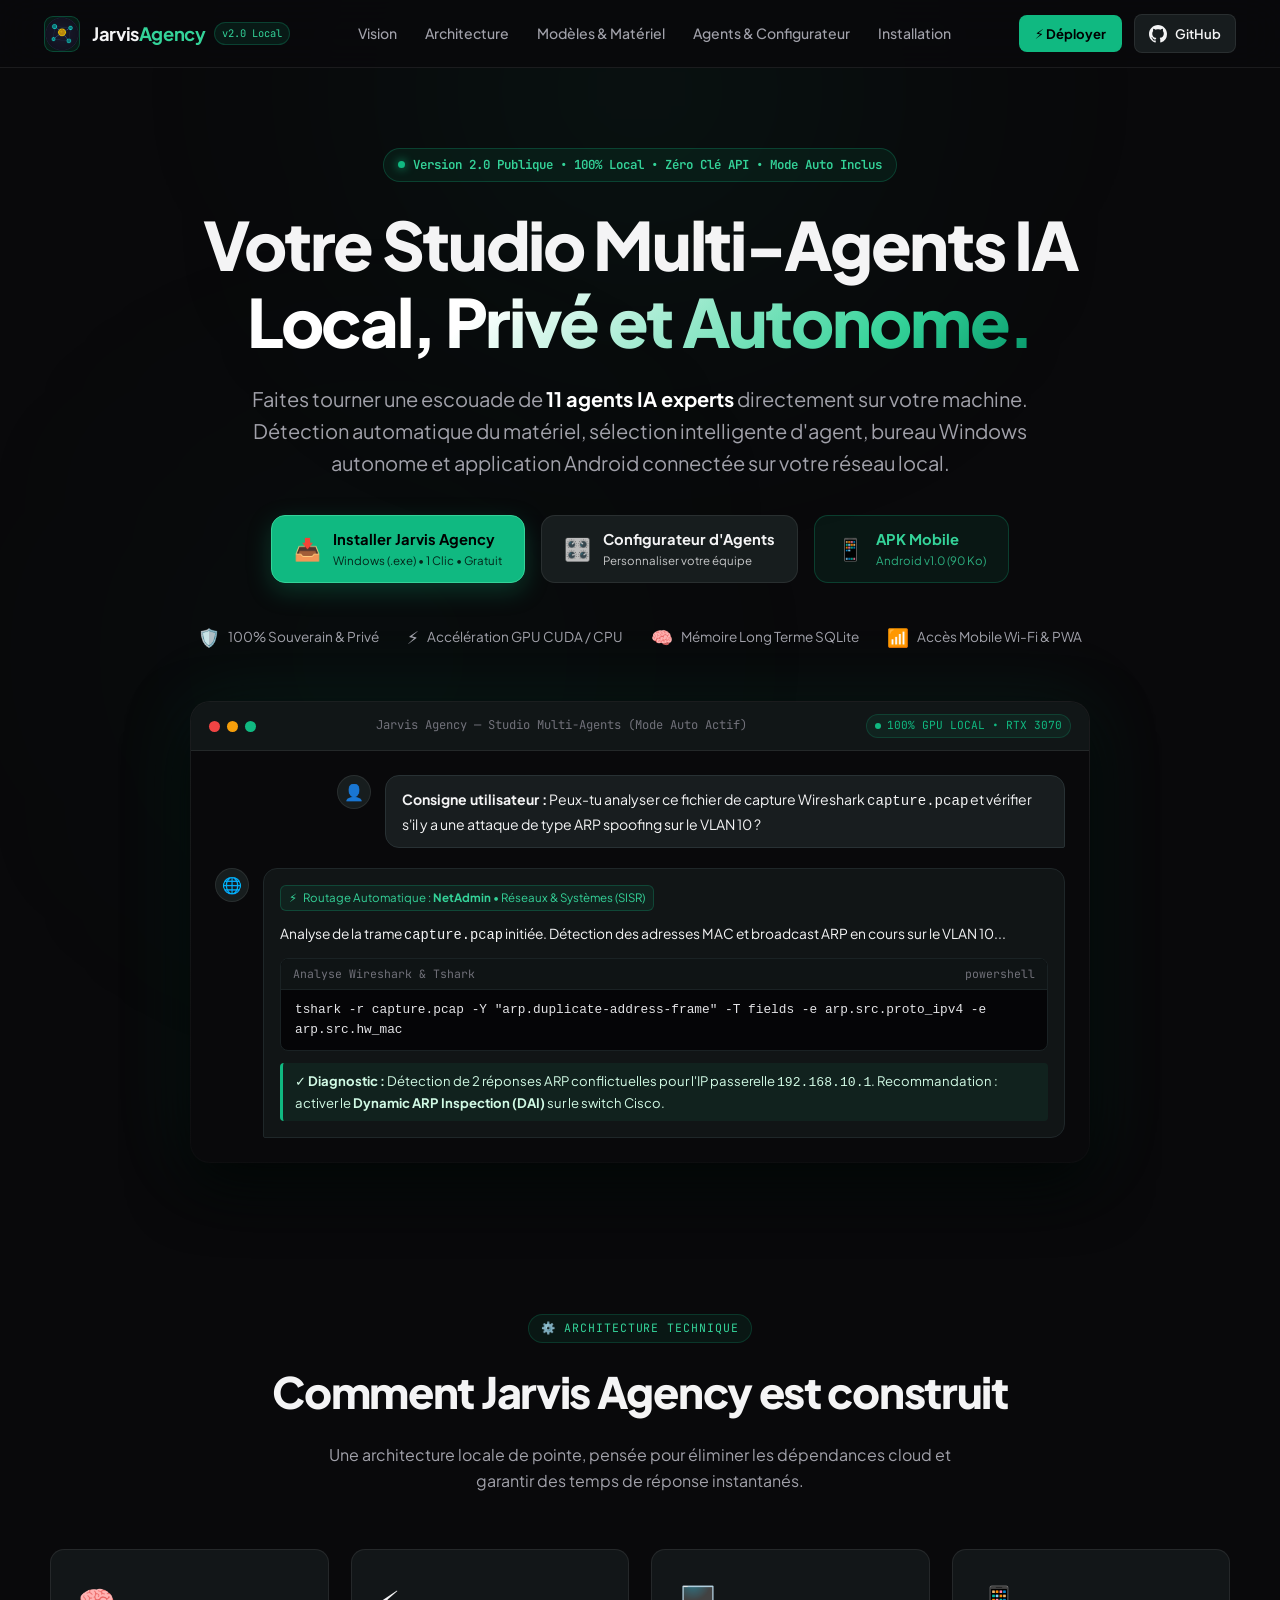
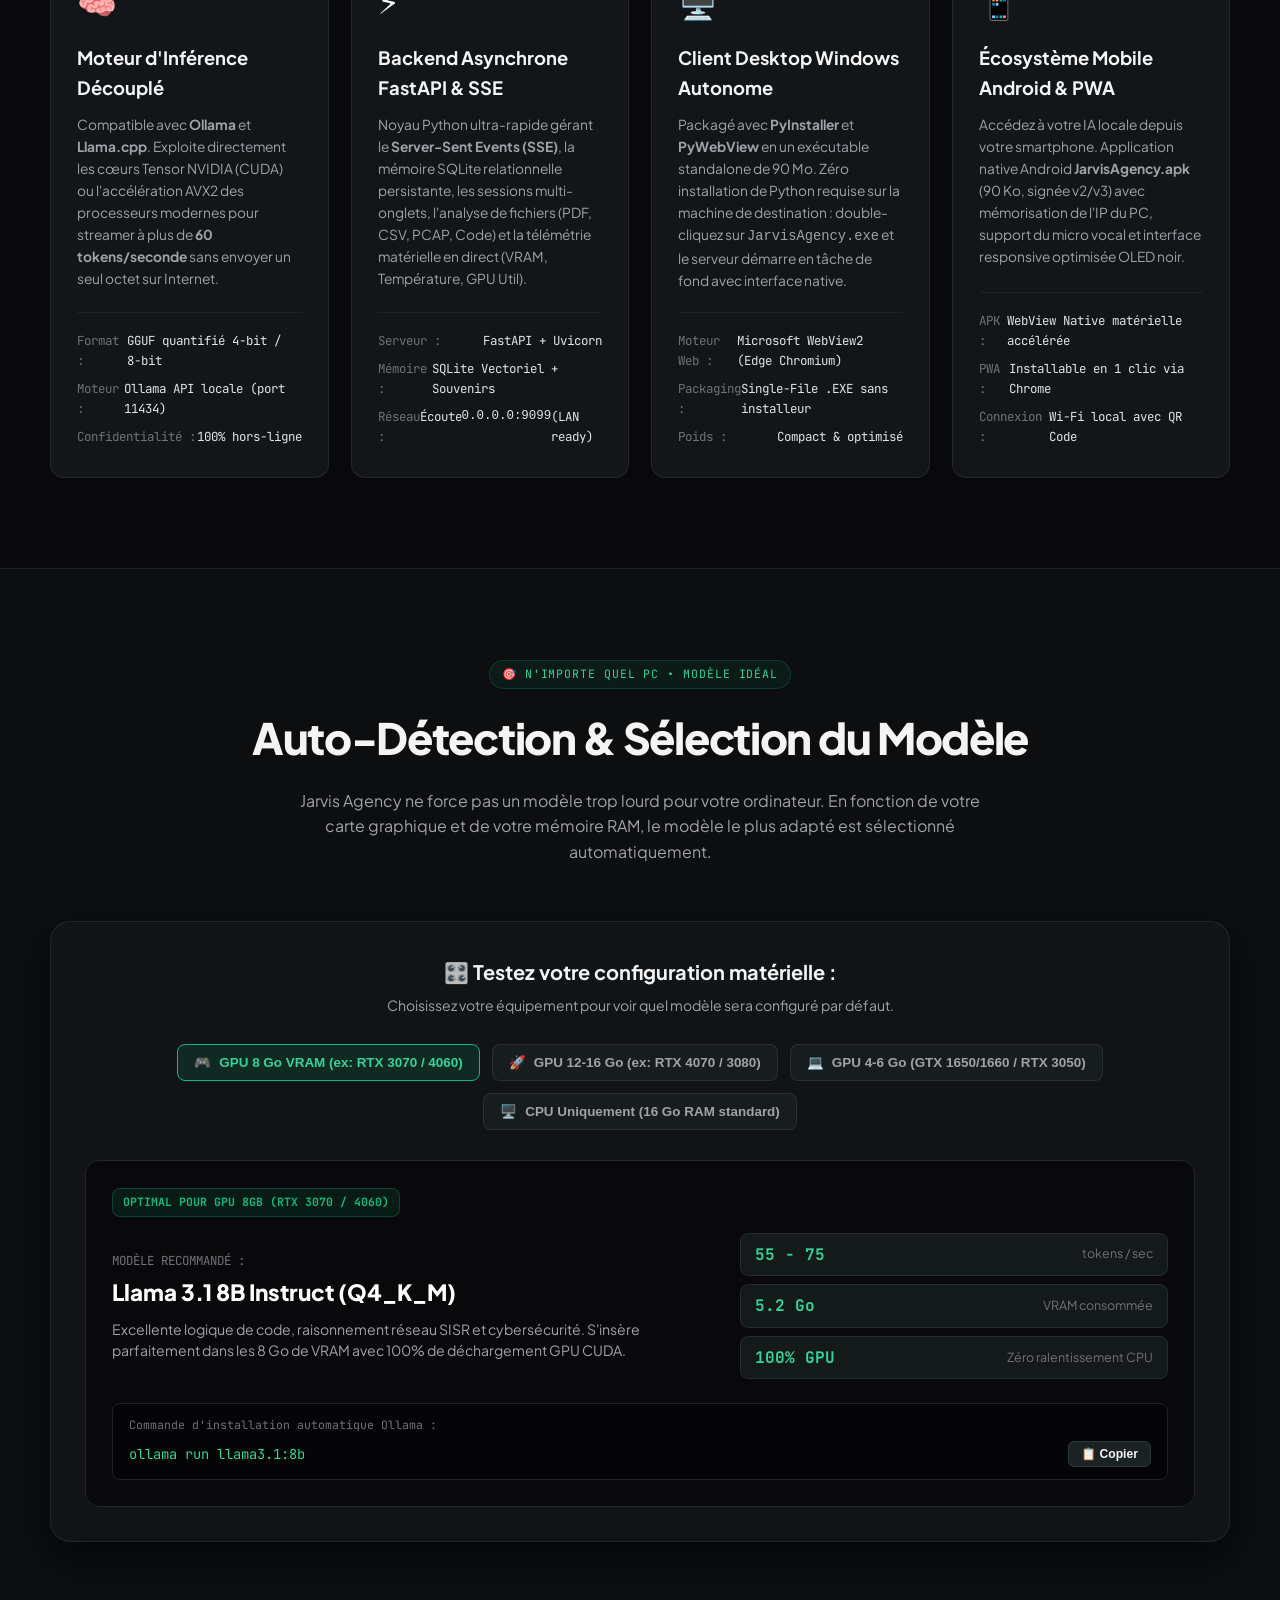
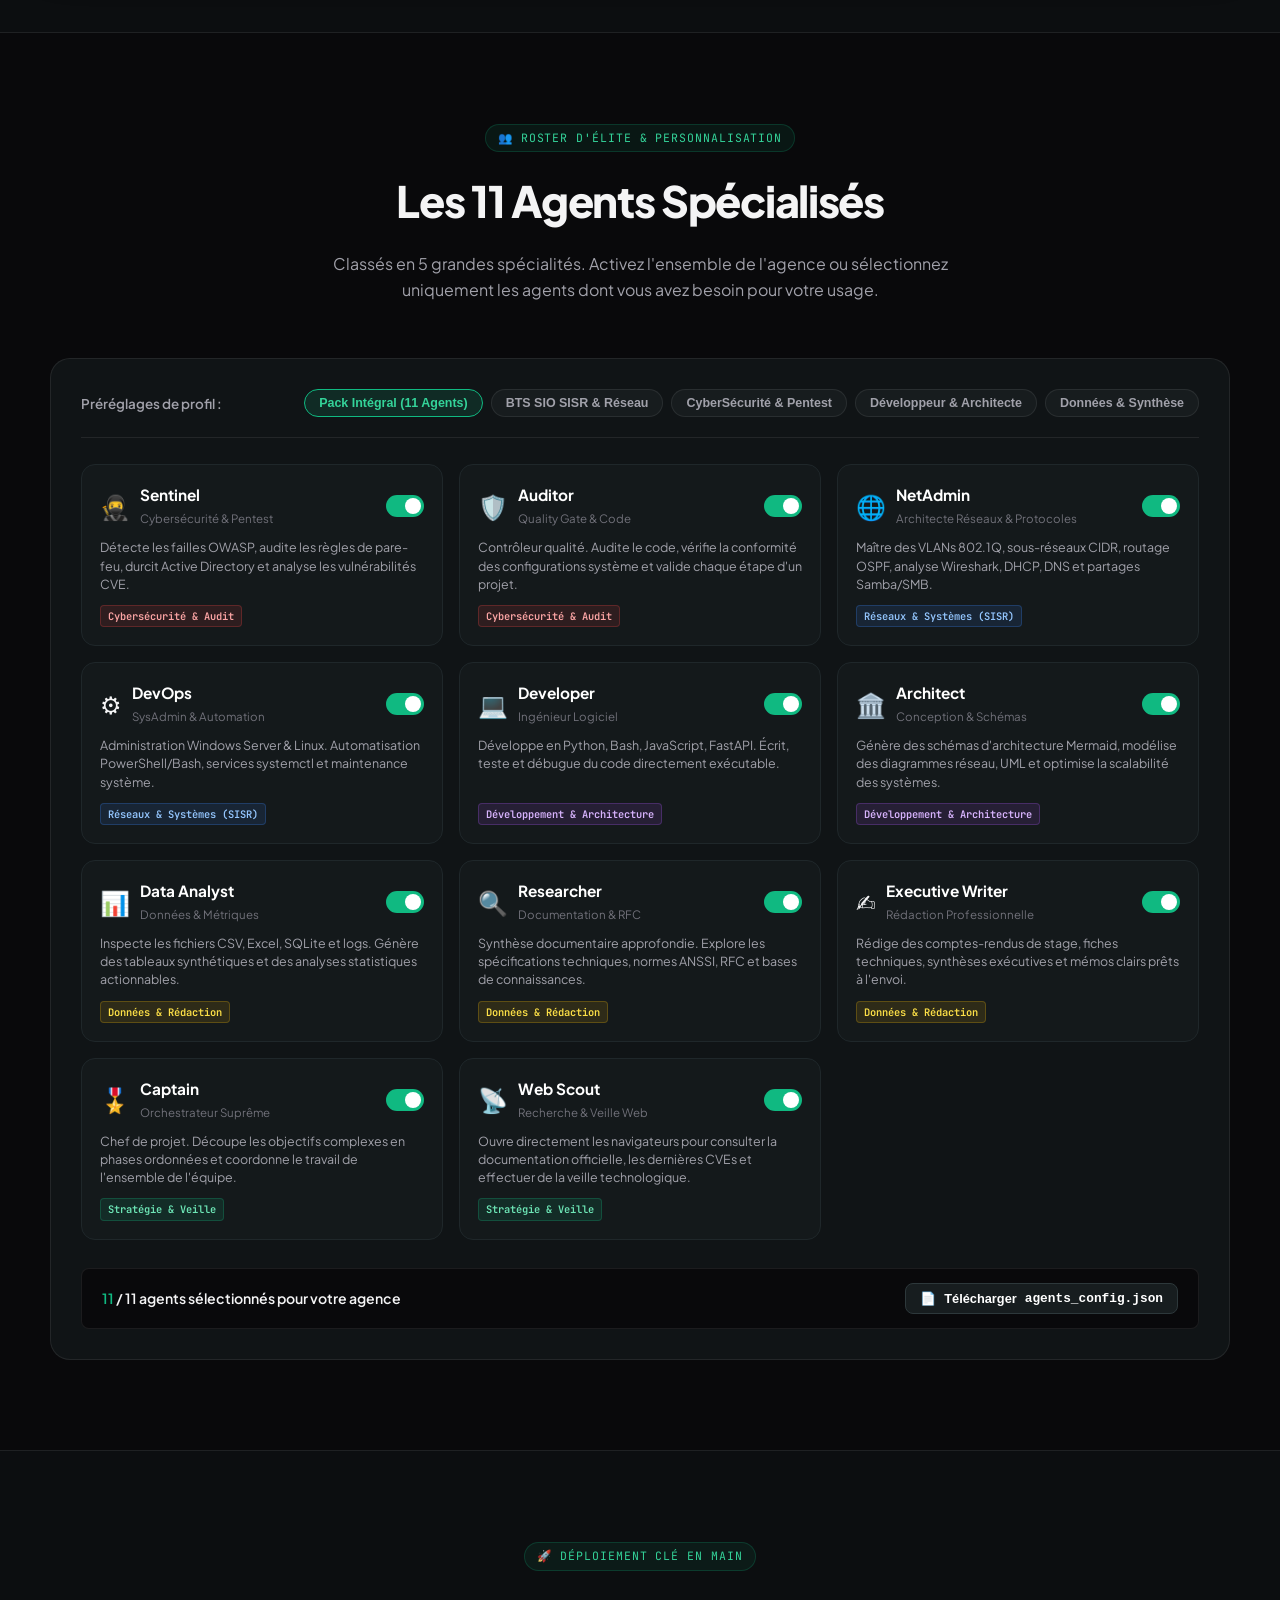
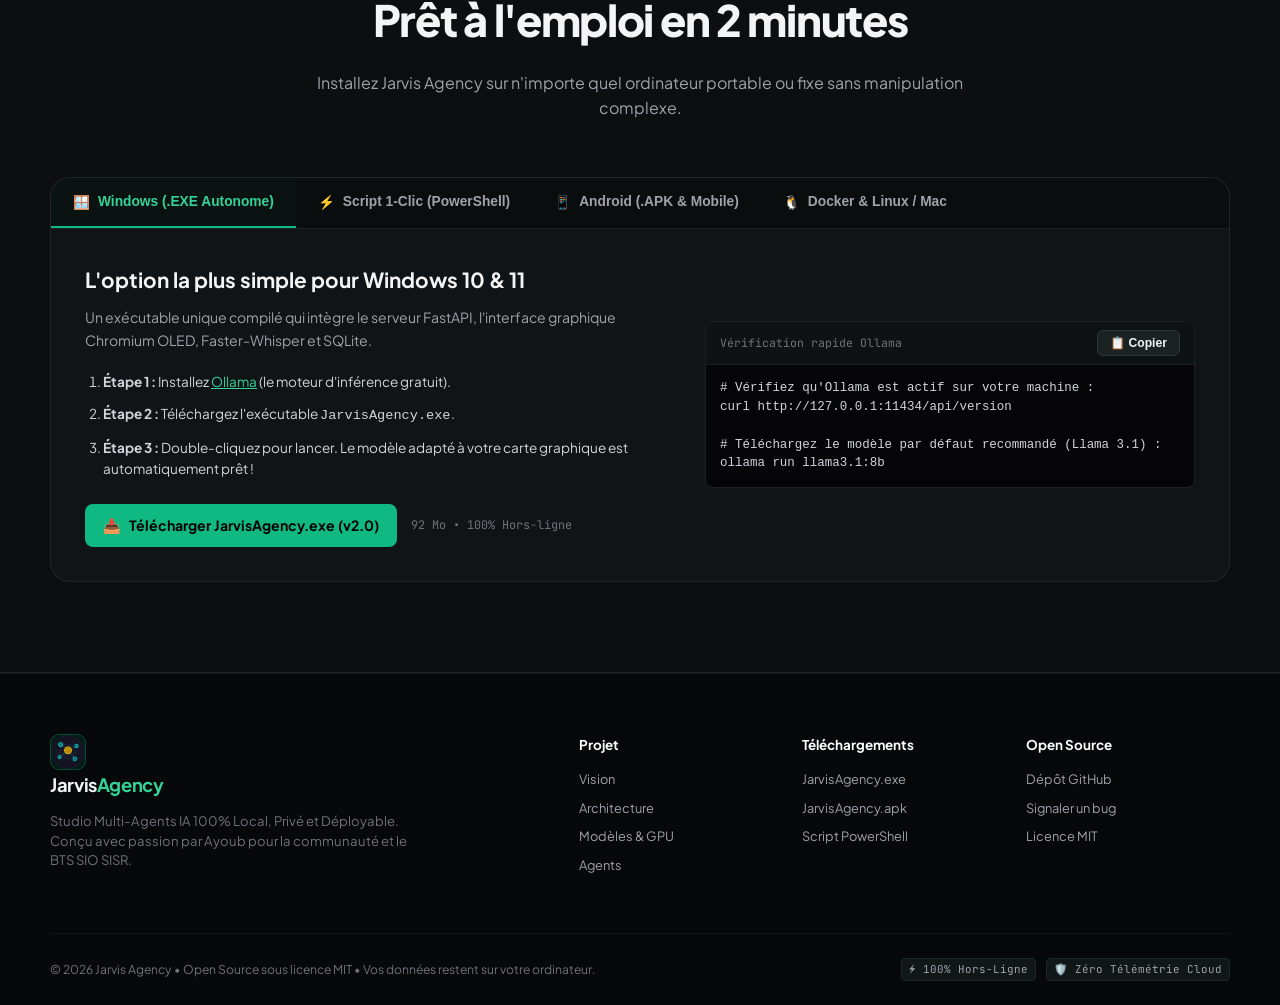
==== index.html @ d4605c72 "Add files via upload" ====
<!DOCTYPE html>
<html lang="fr" class="dark">
<head>
    <meta charset="UTF-8">
    <meta name="viewport" content="width=device-width, initial-scale=1.0">
    <title>Jarvis Agency — Studio Multi-Agents IA 100% Local & Privé</title>
    <meta name="description" content="Déployez votre propre studio d'agents IA d'élite en local sur votre PC. 100% privé, sans abonnement, auto-détection du matériel et application mobile Android.">
    <meta name="theme-color" content="#09090b">
    <link rel="icon" type="image/png" href="assets/favicon.png">
    
    <!-- Google Fonts -->
    <link rel="preconnect" href="https://fonts.googleapis.com">
    <link rel="preconnect" href="https://fonts.gstatic.com" crossorigin>
    <link href="https://fonts.googleapis.com/css2?family=Plus+Jakarta+Sans:wght@300;400;500;600;700;800&family=JetBrains+Mono:wght@400;500;600;700&display=swap" rel="stylesheet">
    
    <link rel="stylesheet" href="style.css">
</head>
<body>

    <!-- BACKGROUND GLOWS -->
    <div class="ambient-glow glow-top"></div>
    <div class="ambient-glow glow-center"></div>

    <!-- NAVIGATION BAR -->
    <header class="site-header">
        <div class="header-container">
            <a href="#" class="brand-link">
                <div class="brand-logo-wrap">
                    <img src="assets/logo.png" alt="Jarvis Agency Logo" class="brand-logo-img">
                </div>
                <div class="brand-text">
                    <span class="brand-name">Jarvis<span class="text-accent">Agency</span></span>
                    <span class="brand-badge">v2.0 Local</span>
                </div>
            </a>

            <nav class="desktop-nav">
                <a href="#vision" class="nav-item">Vision</a>
                <a href="#architecture" class="nav-item">Architecture</a>
                <a href="#hardware" class="nav-item">Modèles & Matériel</a>
                <a href="#agents" class="nav-item">Agents & Configurateur</a>
                <a href="#installation" class="nav-item">Installation</a>
            </nav>

            <div class="header-actions">
                <a href="#installation" class="btn-header-cta">
                    <span>⚡ Déployer</span>
                </a>
                <a href="https://github.com" target="_blank" rel="noopener noreferrer" class="btn-github">
                    <svg viewBox="0 0 24 24" width="18" height="18" fill="currentColor">
                        <path d="M12 0C5.37 0 0 5.37 0 12c0 5.31 3.435 9.795 8.205 11.385.6.105.825-.255.825-.57 0-.285-.015-1.23-.015-2.235-3.015.555-3.795-.735-4.035-1.41-.135-.345-.72-1.41-1.23-1.695-.42-.225-1.02-.78-.015-.795.945-.015 1.62.87 1.845 1.23 1.08 1.815 2.805 1.305 3.495.99.105-.78.42-1.305.765-1.605-2.67-.3-5.46-1.335-5.46-5.925 0-1.305.465-2.385 1.23-3.225-.12-.3-.54-1.53.12-3.18 0 0 1.005-.315 3.3 1.23.96-.27 1.98-.405 3-.405s2.04.135 3 .405c2.295-1.56 3.3-1.23 3.3-1.23.66 1.65.24 2.88.12 3.18.765.84 1.23 1.905 1.23 3.225 0 4.605-2.805 5.625-5.475 5.925.435.375.81 1.095.81 2.22 0 1.605-.015 2.895-.015 3.3 0 .315.225.69.825.57A12.02 12.02 0 0024 12c0-6.63-5.37-12-12-12z"/>
                    </svg>
                    <span>GitHub</span>
                </a>
            </div>

            <!-- MOBILE MENU TRIGGER -->
            <button type="button" class="mobile-toggle" id="btnMobileToggle" aria-label="Menu Mobile">
                <span></span><span></span><span></span>
            </button>
        </div>
    </header>

    <!-- HERO SECTION -->
    <section class="hero-section">
        <div class="hero-container">
            <div class="hero-badge">
                <span class="badge-dot"></span>
                <span>Version 2.0 Publique • 100% Local • Zéro Clé API • Mode Auto Inclus</span>
            </div>

            <h1 class="hero-title">
                Votre Studio Multi-Agents IA <br>
                <span class="text-gradient">Local, Privé et Autonome.</span>
            </h1>

            <p class="hero-subtitle">
                Faites tourner une escouade de <strong>11 agents IA experts</strong> directement sur votre machine. Détection automatique du matériel, sélection intelligente d'agent, bureau Windows autonome et application Android connectée sur votre réseau local.
            </p>

            <div class="hero-cta-group">
                <a href="#installation" class="btn-primary-hero">
                    <span class="cta-icon">📥</span>
                    <span class="cta-text">
                        <strong>Installer Jarvis Agency</strong>
                        <small>Windows (.exe) • 1 Clic • Gratuit</small>
                    </span>
                </a>
                <a href="#agents" class="btn-secondary-hero">
                    <span class="cta-icon">🎛️</span>
                    <span class="cta-text">
                        <strong>Configurateur d'Agents</strong>
                        <small>Personnaliser votre équipe</small>
                    </span>
                </a>
                <a href="downloads/JarvisAgency.apk" download class="btn-mobile-hero" title="Télécharger l'APK Android">
                    <span class="cta-icon">📱</span>
                    <span class="cta-text">
                        <strong>APK Mobile</strong>
                        <small>Android v1.0 (90 Ko)</small>
                    </span>
                </a>
            </div>

            <div class="hero-keypoints">
                <div class="keypoint-item">
                    <span class="kp-icon">🛡️</span>
                    <span>100% Souverain & Privé</span>
                </div>
                <div class="keypoint-item">
                    <span class="kp-icon">⚡</span>
                    <span>Accélération GPU CUDA / CPU</span>
                </div>
                <div class="keypoint-item">
                    <span class="kp-icon">🧠</span>
                    <span>Mémoire Long Terme SQLite</span>
                </div>
                <div class="keypoint-item">
                    <span class="kp-icon">📶</span>
                    <span>Accès Mobile Wi-Fi & PWA</span>
                </div>
            </div>

            <!-- LIVE INTERACTIVE HERO MOCKUP -->
            <div class="hero-mockup-wrapper">
                <div class="mockup-window">
                    <div class="mockup-topbar">
                        <div class="window-dots">
                            <span class="dot red"></span>
                            <span class="dot yellow"></span>
                            <span class="dot green"></span>
                        </div>
                        <div class="mockup-title">Jarvis Agency — Studio Multi-Agents (Mode Auto Actif)</div>
                        <div class="mockup-status-pill">
                            <span class="pulse-green"></span>
                            <span>100% GPU LOCAL • RTX 3070</span>
                        </div>
                    </div>
                    
                    <div class="mockup-chat-body" id="heroChatBody">
                        <div class="mockup-msg user">
                            <div class="msg-avatar-chip">👤</div>
                            <div class="msg-bubble">
                                <strong>Consigne utilisateur :</strong> Peux-tu analyser ce fichier de capture Wireshark <code>capture.pcap</code> et vérifier s'il y a une attaque de type ARP spoofing sur le VLAN 10 ?
                            </div>
                        </div>

                        <div class="mockup-msg assistant">
                            <div class="msg-avatar-chip">🌐</div>
                            <div class="msg-bubble">
                                <div class="auto-route-badge-demo">
                                    <span class="bolt">⚡</span>
                                    <span>Routage Automatique : <strong>NetAdmin</strong> • Réseaux & Systèmes (SISR)</span>
                                </div>
                                <p>Analyse de la trame <code>capture.pcap</code> initiée. Détection des adresses MAC et broadcast ARP en cours sur le VLAN 10...</p>
                                <div class="code-box-preview">
                                    <div class="code-header"><span>Analyse Wireshark & Tshark</span><span class="code-lang">powershell</span></div>
                                    <code>tshark -r capture.pcap -Y "arp.duplicate-address-frame" -T fields -e arp.src.proto_ipv4 -e arp.src.hw_mac</code>
                                </div>
                                <p class="alert-success">✓ <strong>Diagnostic :</strong> Détection de 2 réponses ARP conflictuelles pour l'IP passerelle <code>192.168.10.1</code>. Recommandation : activer le <strong>Dynamic ARP Inspection (DAI)</strong> sur le switch Cisco.</p>
                            </div>
                        </div>
                    </div>
                </div>
            </div>
        </div>
    </section>

    <!-- SECTION 1: ARCHITECTURE & BASE DE CONSTRUCTION -->
    <section class="section-block" id="architecture">
        <div class="section-container">
            <div class="section-head text-center">
                <div class="subhead-pill">⚙️ Architecture Technique</div>
                <h2 class="section-title">Comment Jarvis Agency est construit</h2>
                <p class="section-desc">Une architecture locale de pointe, pensée pour éliminer les dépendances cloud et garantir des temps de réponse instantanés.</p>
            </div>

            <div class="arch-grid">
                <div class="arch-card">
                    <div class="arch-card-icon">🧠</div>
                    <h3 class="arch-card-title">Moteur d'Inférence Découplé</h3>
                    <p class="arch-card-text">
                        Compatible avec <strong>Ollama</strong> et <strong>Llama.cpp</strong>. Exploite directement les cœurs Tensor NVIDIA (CUDA) ou l'accélération AVX2 des processeurs modernes pour streamer à plus de <strong>60 tokens/seconde</strong> sans envoyer un seul octet sur Internet.
                    </p>
                    <ul class="arch-specs">
                        <li><span>Format :</span> GGUF quantifié 4-bit / 8-bit</li>
                        <li><span>Moteur :</span> Ollama API locale (port 11434)</li>
                        <li><span>Confidentialité :</span> 100% hors-ligne</li>
                    </ul>
                </div>

                <div class="arch-card">
                    <div class="arch-card-icon">⚡</div>
                    <h3 class="arch-card-title">Backend Asynchrone FastAPI & SSE</h3>
                    <p class="arch-card-text">
                        Noyau Python ultra-rapide gérant le <strong>Server-Sent Events (SSE)</strong>, la mémoire SQLite relationnelle persistante, les sessions multi-onglets, l'analyse de fichiers (PDF, CSV, PCAP, Code) et la télémétrie matérielle en direct (VRAM, Température, GPU Util).
                    </p>
                    <ul class="arch-specs">
                        <li><span>Serveur :</span> FastAPI + Uvicorn</li>
                        <li><span>Mémoire :</span> SQLite Vectoriel + Souvenirs</li>
                        <li><span>Réseau :</span> Écoute <code>0.0.0.0:9099</code> (LAN ready)</li>
                    </ul>
                </div>

                <div class="arch-card">
                    <div class="arch-card-icon">🖥️</div>
                    <h3 class="arch-card-title">Client Desktop Windows Autonome</h3>
                    <p class="arch-card-text">
                        Packagé avec <strong>PyInstaller</strong> et <strong>PyWebView</strong> en un exécutable standalone de 90 Mo. Zéro installation de Python requise sur la machine de destination : double-cliquez sur <code>JarvisAgency.exe</code> et le serveur démarre en tâche de fond avec interface native.
                    </p>
                    <ul class="arch-specs">
                        <li><span>Moteur Web :</span> Microsoft WebView2 (Edge Chromium)</li>
                        <li><span>Packaging :</span> Single-File .EXE sans installeur</li>
                        <li><span>Poids :</span> Compact & optimisé</li>
                    </ul>
                </div>

                <div class="arch-card">
                    <div class="arch-card-icon">📱</div>
                    <h3 class="arch-card-title">Écosystème Mobile Android & PWA</h3>
                    <p class="arch-card-text">
                        Accédez à votre IA locale depuis votre smartphone. Application native Android <strong>JarvisAgency.apk</strong> (90 Ko, signée v2/v3) avec mémorisation de l'IP du PC, support du micro vocal et interface responsive optimisée OLED noir.
                    </p>
                    <ul class="arch-specs">
                        <li><span>APK :</span> WebView Native matérielle accélérée</li>
                        <li><span>PWA :</span> Installable en 1 clic via Chrome</li>
                        <li><span>Connexion :</span> Wi-Fi local avec QR Code</li>
                    </ul>
                </div>
            </div>
        </div>
    </section>

    <!-- SECTION 2: HARDWARE PROFILER & AUTO-TUNING -->
    <section class="section-block bg-subtle" id="hardware">
        <div class="section-container">
            <div class="section-head text-center">
                <div class="subhead-pill">🎯 N'importe quel PC • Modèle Idéal</div>
                <h2 class="section-title">Auto-Détection & Sélection du Modèle</h2>
                <p class="section-desc">Jarvis Agency ne force pas un modèle trop lourd pour votre ordinateur. En fonction de votre carte graphique et de votre mémoire RAM, le modèle le plus adapté est sélectionné automatiquement.</p>
            </div>

            <!-- INTERACTIVE HARDWARE SIMULATOR -->
            <div class="hardware-calc-box">
                <div class="calc-header">
                    <div class="calc-title">🎛️ Testez votre configuration matérielle :</div>
                    <div class="calc-subtitle">Choisissez votre équipement pour voir quel modèle sera configuré par défaut.</div>
                </div>

                <div class="calc-presets-row">
                    <button type="button" class="preset-btn active" data-preset="mid_gpu">
                        <span class="p-icon">🎮</span>
                        <span class="p-label">GPU 8 Go VRAM (ex: RTX 3070 / 4060)</span>
                    </button>
                    <button type="button" class="preset-btn" data-preset="high_gpu">
                        <span class="p-icon">🚀</span>
                        <span class="p-label">GPU 12-16 Go (ex: RTX 4070 / 3080)</span>
                    </button>
                    <button type="button" class="preset-btn" data-preset="low_gpu">
                        <span class="p-icon">💻</span>
                        <span class="p-label">GPU 4-6 Go (GTX 1650/1660 / RTX 3050)</span>
                    </button>
                    <button type="button" class="preset-btn" data-preset="cpu_only">
                        <span class="p-icon">🖥️</span>
                        <span class="p-label">CPU Uniquement (16 Go RAM standard)</span>
                    </button>
                </div>

                <div class="calc-result-card" id="calcResultCard">
                    <div class="result-badge" id="calcTierBadge">OPTIMAL POUR GPU 8GB (RTX 3070 / 4060)</div>
                    <div class="result-main-grid">
                        <div class="res-left">
                            <div class="res-label">Modèle Recommandé :</div>
                            <div class="res-model-name" id="calcModelName">Llama 3.1 8B Instruct (Q4_K_M)</div>
                            <div class="res-model-desc" id="calcModelDesc">Excellente logique de code, raisonnement réseau SISR et cybersécurité. S'insère parfaitement dans les 8 Go de VRAM avec 100% de déchargement GPU CUDA.</div>
                        </div>
                        <div class="res-stats">
                            <div class="stat-pill">
                                <span class="stat-num" id="calcSpeed">55 - 75</span>
                                <span class="stat-unit">tokens / sec</span>
                            </div>
                            <div class="stat-pill">
                                <span class="stat-num" id="calcVramUsage">5.2 Go</span>
                                <span class="stat-unit">VRAM consommée</span>
                            </div>
                            <div class="stat-pill">
                                <span class="stat-num" id="calcOffload">100% GPU</span>
                                <span class="stat-unit">Zéro ralentissement CPU</span>
                            </div>
                        </div>
                    </div>

                    <div class="result-command-box">
                        <div class="cmd-label">Commande d'installation automatique Ollama :</div>
                        <div class="cmd-row">
                            <code id="calcCommandText">ollama run llama3.1:8b</code>
                            <button type="button" class="btn-copy-code" id="btnCopyCalcCmd">📋 Copier</button>
                        </div>
                    </div>
                </div>
            </div>
        </div>
    </section>

    <!-- SECTION 3: LES 11 AGENTS & CONFIGURATEUR D'ÉQUIPE -->
    <section class="section-block" id="agents">
        <div class="section-container">
            <div class="section-head text-center">
                <div class="subhead-pill">👥 Roster d'Élite & Personnalisation</div>
                <h2 class="section-title">Les 11 Agents Spécialisés</h2>
                <p class="section-desc">Classés en 5 grandes spécialités. Activez l'ensemble de l'agence ou sélectionnez uniquement les agents dont vous avez besoin pour votre usage.</p>
            </div>

            <!-- INTERACTIVE TEAM CONFIGURATOR -->
            <div class="configurator-wrapper">
                <div class="configurator-controls">
                    <div class="config-filter-label">Préréglages de profil :</div>
                    <div class="profile-chips-group">
                        <button type="button" class="profile-chip active" data-profile="all">Pack Intégral (11 Agents)</button>
                        <button type="button" class="profile-chip" data-profile="sisr">BTS SIO SISR & Réseau</button>
                        <button type="button" class="profile-chip" data-profile="cyber">CyberSécurité & Pentest</button>
                        <button type="button" class="profile-chip" data-profile="dev">Développeur & Architecte</button>
                        <button type="button" class="profile-chip" data-profile="data">Données & Synthèse</button>
                    </div>
                </div>

                <div class="agents-roster-grid" id="agentsRosterGrid">
                    <!-- CYBERSECURITE -->
                    <div class="agent-card" data-agent="sentinel" data-category="cyber">
                        <div class="card-top">
                            <span class="agent-avatar">🥷</span>
                            <div class="agent-ident">
                                <h4 class="agent-name">Sentinel</h4>
                                <span class="agent-role">Cybersécurité & Pentest</span>
                            </div>
                            <label class="agent-toggle-wrap">
                                <input type="checkbox" class="agent-checkbox" checked data-agent="sentinel">
                                <span class="toggle-slider"></span>
                            </label>
                        </div>
                        <p class="agent-description">Détecte les failles OWASP, audite les règles de pare-feu, durcit Active Directory et analyse les vulnérabilités CVE.</p>
                        <div class="agent-cat-tag cyber">Cybersécurité & Audit</div>
                    </div>

                    <div class="agent-card" data-agent="reviewer" data-category="cyber">
                        <div class="card-top">
                            <span class="agent-avatar">🛡️</span>
                            <div class="agent-ident">
                                <h4 class="agent-name">Auditor</h4>
                                <span class="agent-role">Quality Gate & Code</span>
                            </div>
                            <label class="agent-toggle-wrap">
                                <input type="checkbox" class="agent-checkbox" checked data-agent="reviewer">
                                <span class="toggle-slider"></span>
                            </label>
                        </div>
                        <p class="agent-description">Contrôleur qualité. Audite le code, vérifie la conformité des configurations système et valide chaque étape d'un projet.</p>
                        <div class="agent-cat-tag cyber">Cybersécurité & Audit</div>
                    </div>

                    <!-- RESEAUX & SISR -->
                    <div class="agent-card" data-agent="netadmin" data-category="network_sys">
                        <div class="card-top">
                            <span class="agent-avatar">🌐</span>
                            <div class="agent-ident">
                                <h4 class="agent-name">NetAdmin</h4>
                                <span class="agent-role">Architecte Réseaux & Protocoles</span>
                            </div>
                            <label class="agent-toggle-wrap">
                                <input type="checkbox" class="agent-checkbox" checked data-agent="netadmin">
                                <span class="toggle-slider"></span>
                            </label>
                        </div>
                        <p class="agent-description">Maître des VLANs 802.1Q, sous-réseaux CIDR, routage OSPF, analyse Wireshark, DHCP, DNS et partages Samba/SMB.</p>
                        <div class="agent-cat-tag network">Réseaux & Systèmes (SISR)</div>
                    </div>

                    <div class="agent-card" data-agent="devops" data-category="network_sys">
                        <div class="card-top">
                            <span class="agent-avatar">⚙️</span>
                            <div class="agent-ident">
                                <h4 class="agent-name">DevOps</h4>
                                <span class="agent-role">SysAdmin & Automation</span>
                            </div>
                            <label class="agent-toggle-wrap">
                                <input type="checkbox" class="agent-checkbox" checked data-agent="devops">
                                <span class="toggle-slider"></span>
                            </label>
                        </div>
                        <p class="agent-description">Administration Windows Server & Linux. Automatisation PowerShell/Bash, services systemctl et maintenance système.</p>
                        <div class="agent-cat-tag network">Réseaux & Systèmes (SISR)</div>
                    </div>

                    <!-- DEV & ARCHITECTURE -->
                    <div class="agent-card" data-agent="coder" data-category="dev_arch">
                        <div class="card-top">
                            <span class="agent-avatar">💻</span>
                            <div class="agent-ident">
                                <h4 class="agent-name">Developer</h4>
                                <span class="agent-role">Ingénieur Logiciel</span>
                            </div>
                            <label class="agent-toggle-wrap">
                                <input type="checkbox" class="agent-checkbox" checked data-agent="coder">
                                <span class="toggle-slider"></span>
                            </label>
                        </div>
                        <p class="agent-description">Développe en Python, Bash, JavaScript, FastAPI. Écrit, teste et débugue du code directement exécutable.</p>
                        <div class="agent-cat-tag dev">Développement & Architecture</div>
                    </div>

                    <div class="agent-card" data-agent="architect" data-category="dev_arch">
                        <div class="card-top">
                            <span class="agent-avatar">🏛️</span>
                            <div class="agent-ident">
                                <h4 class="agent-name">Architect</h4>
                                <span class="agent-role">Conception & Schémas</span>
                            </div>
                            <label class="agent-toggle-wrap">
                                <input type="checkbox" class="agent-checkbox" checked data-agent="architect">
                                <span class="toggle-slider"></span>
                            </label>
                        </div>
                        <p class="agent-description">Génère des schémas d'architecture Mermaid, modélise des diagrammes réseau, UML et optimise la scalabilité des systèmes.</p>
                        <div class="agent-cat-tag dev">Développement & Architecture</div>
                    </div>

                    <!-- DONNEES & REDACTION -->
                    <div class="agent-card" data-agent="data_analyst" data-category="data_doc">
                        <div class="card-top">
                            <span class="agent-avatar">📊</span>
                            <div class="agent-ident">
                                <h4 class="agent-name">Data Analyst</h4>
                                <span class="agent-role">Données & Métriques</span>
                            </div>
                            <label class="agent-toggle-wrap">
                                <input type="checkbox" class="agent-checkbox" checked data-agent="data_analyst">
                                <span class="toggle-slider"></span>
                            </label>
                        </div>
                        <p class="agent-description">Inspecte les fichiers CSV, Excel, SQLite et logs. Génère des tableaux synthétiques et des analyses statistiques actionnables.</p>
                        <div class="agent-cat-tag data">Données & Rédaction</div>
                    </div>

                    <div class="agent-card" data-agent="researcher" data-category="data_doc">
                        <div class="card-top">
                            <span class="agent-avatar">🔍</span>
                            <div class="agent-ident">
                                <h4 class="agent-name">Researcher</h4>
                                <span class="agent-role">Documentation & RFC</span>
                            </div>
                            <label class="agent-toggle-wrap">
                                <input type="checkbox" class="agent-checkbox" checked data-agent="researcher">
                                <span class="toggle-slider"></span>
                            </label>
                        </div>
                        <p class="agent-description">Synthèse documentaire approfondie. Explore les spécifications techniques, normes ANSSI, RFC et bases de connaissances.</p>
                        <div class="agent-cat-tag data">Données & Rédaction</div>
                    </div>

                    <div class="agent-card" data-agent="writer" data-category="data_doc">
                        <div class="card-top">
                            <span class="agent-avatar">✍️</span>
                            <div class="agent-ident">
                                <h4 class="agent-name">Executive Writer</h4>
                                <span class="agent-role">Rédaction Professionnelle</span>
                            </div>
                            <label class="agent-toggle-wrap">
                                <input type="checkbox" class="agent-checkbox" checked data-agent="writer">
                                <span class="toggle-slider"></span>
                            </label>
                        </div>
                        <p class="agent-description">Rédige des comptes-rendus de stage, fiches techniques, synthèses exécutives et mémos clairs prêts à l'envoi.</p>
                        <div class="agent-cat-tag data">Données & Rédaction</div>
                    </div>

                    <!-- STRATEGIE & VEILLE -->
                    <div class="agent-card" data-agent="captain" data-category="strategy_web">
                        <div class="card-top">
                            <span class="agent-avatar">🎖️</span>
                            <div class="agent-ident">
                                <h4 class="agent-name">Captain</h4>
                                <span class="agent-role">Orchestrateur Suprême</span>
                            </div>
                            <label class="agent-toggle-wrap">
                                <input type="checkbox" class="agent-checkbox" checked data-agent="captain">
                                <span class="toggle-slider"></span>
                            </label>
                        </div>
                        <p class="agent-description">Chef de projet. Découpe les objectifs complexes en phases ordonnées et coordonne le travail de l'ensemble de l'équipe.</p>
                        <div class="agent-cat-tag strategy">Stratégie & Veille</div>
                    </div>

                    <div class="agent-card" data-agent="web_scout" data-category="strategy_web">
                        <div class="card-top">
                            <span class="agent-avatar">📡</span>
                            <div class="agent-ident">
                                <h4 class="agent-name">Web Scout</h4>
                                <span class="agent-role">Recherche & Veille Web</span>
                            </div>
                            <label class="agent-toggle-wrap">
                                <input type="checkbox" class="agent-checkbox" checked data-agent="web_scout">
                                <span class="toggle-slider"></span>
                            </label>
                        </div>
                        <p class="agent-description">Ouvre directement les navigateurs pour consulter la documentation officielle, les dernières CVEs et effectuer de la veille technologique.</p>
                        <div class="agent-cat-tag strategy">Stratégie & Veille</div>
                    </div>
                </div>

                <!-- CONFIG SUMMARY BAR -->
                <div class="config-summary-bar">
                    <div class="summary-count">
                        <span id="activeAgentsCount">11</span> / 11 agents sélectionnés pour votre agence
                    </div>
                    <div class="summary-actions">
                        <button type="button" class="btn-export-config" id="btnExportConfig">
                            <span>📄</span> Télécharger <code>agents_config.json</code>
                        </button>
                    </div>
                </div>
            </div>
        </div>
    </section>

    <!-- SECTION 4: GUIDE D'INSTALLATION DÉPLOYABLE -->
    <section class="section-block bg-subtle" id="installation">
        <div class="section-container">
            <div class="section-head text-center">
                <div class="subhead-pill">🚀 Déploiement Clé en Main</div>
                <h2 class="section-title">Prêt à l'emploi en 2 minutes</h2>
                <p class="section-desc">Installez Jarvis Agency sur n'importe quel ordinateur portable ou fixe sans manipulation complexe.</p>
            </div>

            <!-- INSTALLATION TABS -->
            <div class="install-tabs-box">
                <div class="tabs-nav">
                    <button type="button" class="tab-btn active" data-tab="win_exe">
                        <span>🪟</span> Windows (.EXE Autonome)
                    </button>
                    <button type="button" class="tab-btn" data-tab="ps_script">
                        <span>⚡</span> Script 1-Clic (PowerShell)
                    </button>
                    <button type="button" class="tab-btn" data-tab="android_apk">
                        <span>📱</span> Android (.APK & Mobile)
                    </button>
                    <button type="button" class="tab-btn" data-tab="docker_dev">
                        <span>🐧</span> Docker & Linux / Mac
                    </button>
                </div>

                <!-- TAB 1: WINDOWS EXE -->
                <div class="tab-content active" id="tab_win_exe">
                    <div class="tab-grid">
                        <div class="tab-desc">
                            <h3>L'option la plus simple pour Windows 10 & 11</h3>
                            <p>Un exécutable unique compilé qui intègre le serveur FastAPI, l'interface graphique Chromium OLED, Faster-Whisper et SQLite.</p>
                            
                            <ol class="step-list">
                                <li>
                                    <strong>Étape 1 :</strong> Installez <a href="https://ollama.com" target="_blank" rel="noopener">Ollama</a> (le moteur d'inférence gratuit).
                                </li>
                                <li>
                                    <strong>Étape 2 :</strong> Téléchargez l'exécutable <code>JarvisAgency.exe</code>.
                                </li>
                                <li>
                                    <strong>Étape 3 :</strong> Double-cliquez pour lancer. Le modèle adapté à votre carte graphique est automatiquement prêt !
                                </li>
                            </ol>

                            <div class="download-cta-row">
                                <a href="https://github.com" class="btn-download-main">
                                    <span>📥</span> Télécharger JarvisAgency.exe (v2.0)
                                </a>
                                <span class="file-meta">92 Mo • 100% Hors-ligne</span>
                            </div>
                        </div>

                        <div class="tab-code">
                            <div class="code-box-clean">
                                <div class="code-box-header"><span>Vérification rapide Ollama</span></div>
                                <pre><code># Vérifiez qu'Ollama est actif sur votre machine :
curl http://127.0.0.1:11434/api/version

# Téléchargez le modèle par défaut recommandé (Llama 3.1) :
ollama run llama3.1:8b</code></pre>
                            </div>
                        </div>
                    </div>
                </div>

                <!-- TAB 2: POWERSHELL 1-CLICK -->
                <div class="tab-content" id="tab_ps_script">
                    <div class="tab-grid">
                        <div class="tab-desc">
                            <h3>Installation 100% Automatisée en 1 commande</h3>
                            <p>Ce script détecte votre GPU NVIDIA / AMD / Intel, installe les dépendances nécessaires, configure le modèle idéal et lance Jarvis Agency.</p>
                            
                            <div class="terminal-copy-card">
                                <div class="terminal-header"><span>PowerShell (Admin ou Utilisateur)</span></div>
                                <div class="terminal-body">
                                    <code>irm https://raw.githubusercontent.com/ayoub/jarvis-agency/main/install.ps1 | iex</code>
                                    <button type="button" class="btn-copy-code" onclick="navigator.clipboard.writeText('irm https://raw.githubusercontent.com/ayoub/jarvis-agency/main/install.ps1 | iex')">📋 Copier</button>
                                </div>
                            </div>
                        </div>

                        <div class="tab-code">
                            <div class="code-box-clean">
                                <div class="code-box-header"><span>Ce que fait le script :</span></div>
                                <pre><code>[1/4] Détection GPU : Calcul de la VRAM disponible
[2/4] Vérification Ollama : Téléchargement automatique si absent
[3/4] Pull du modèle optimal : llama3.1:8b ou phi3:mini
[4/4] Démarrage immédiat de Jarvis Agency Studio</code></pre>
                            </div>
                        </div>
                    </div>
                </div>

                <!-- TAB 3: ANDROID APK -->
                <div class="tab-content" id="tab_android_apk">
                    <div class="tab-grid">
                        <div class="tab-desc">
                            <h3>Application Native Android Companion</h3>
                            <p>Pilotez votre IA locale depuis votre téléphone sur le même réseau Wi-Fi avec micro vocal et mémorisation automatique de l'IP du PC.</p>
                            
                            <div class="apk-download-box">
                                <div class="apk-badge-row">
                                    <span class="apk-chip">Android 7.0 à 15+</span>
                                    <span class="apk-chip">Signé v2/v3</span>
                                    <span class="apk-chip">Taille : 90 Ko</span>
                                </div>
                                <a href="downloads/JarvisAgency.apk" download class="btn-download-main">
                                    <span>📥</span> Télécharger JarvisAgency.apk
                                </a>
                            </div>

                            <p class="tab-note">💡 <strong>Option PWA :</strong> Vous pouvez également ouvrir l'adresse locale de votre PC dans Chrome sur Android et choisir <em>« Ajouter à l'écran d'accueil »</em> sans rien installer.</p>
                        </div>

                        <div class="tab-code">
                            <div class="code-box-clean">
                                <div class="code-box-header"><span>Connexion Wi-Fi Mobile</span></div>
                                <pre><code># 1. PC et Smartphone sur le même Wi-Fi
# 2. Ouvrez l'application Android Jarvis Agency
# 3. Entrez l'IP locale de votre PC (ex: http://192.168.1.35:9099)
# 4. Connexion immédiate avec reconnaissance vocale !</code></pre>
                            </div>
                        </div>
                    </div>
                </div>

                <!-- TAB 4: DOCKER / DEV -->
                <div class="tab-content" id="tab_docker_dev">
                    <div class="tab-grid">
                        <div class="tab-desc">
                            <h3>Déploiement pour Développeurs & Linux</h3>
                            <p>Clonez le dépôt Git pour lancer le backend FastAPI directement dans un environnement virtuel Python ou via conteneur.</p>
                            
                            <div class="code-box-clean">
                                <div class="code-box-header"><span>Commandes Terminal</span></div>
                                <pre><code>git clone https://github.com/ayoub/jarvis-agency.git
cd jarvis-agency

python -m venv .venv
source .venv/bin/activate  # ou .venv\Scripts\activate sur Windows
pip install -r requirements.txt

# Lancement du serveur sur toutes les interfaces :
uvicorn backend.server:app --host 0.0.0.0 --port 9099</code></pre>
                            </div>
                        </div>

                        <div class="tab-code">
                            <div class="code-box-clean">
                                <div class="code-box-header"><span>Variables d'environnement facultatives</span></div>
                                <pre><code>OLLAMA_HOST=http://127.0.0.1:11434
DEFAULT_AGENT=auto
PORT=9099
CORS_ORIGINS="*"</code></pre>
                            </div>
                        </div>
                    </div>
                </div>
            </div>
        </div>
    </section>

    <!-- FOOTER -->
    <footer class="site-footer">
        <div class="footer-container">
            <div class="footer-top">
                <div class="footer-brand">
                    <div class="brand-logo-wrap">
                        <img src="assets/logo.png" alt="Jarvis Agency Logo" class="brand-logo-img">
                    </div>
                    <span class="brand-name">Jarvis<span class="text-accent">Agency</span></span>
                    <p class="footer-tagline">Studio Multi-Agents IA 100% Local, Privé et Déployable. Conçu avec passion par Ayoub pour la communauté et le BTS SIO SISR.</p>
                </div>

                <div class="footer-links-group">
                    <div class="footer-col">
                        <h4>Projet</h4>
                        <a href="#vision">Vision</a>
                        <a href="#architecture">Architecture</a>
                        <a href="#hardware">Modèles & GPU</a>
                        <a href="#agents">Agents</a>
                    </div>
                    <div class="footer-col">
                        <h4>Téléchargements</h4>
                        <a href="#installation">JarvisAgency.exe</a>
                        <a href="downloads/JarvisAgency.apk" download>JarvisAgency.apk</a>
                        <a href="#installation">Script PowerShell</a>
                    </div>
                    <div class="footer-col">
                        <h4>Open Source</h4>
                        <a href="https://github.com" target="_blank" rel="noopener">Dépôt GitHub</a>
                        <a href="https://github.com" target="_blank" rel="noopener">Signaler un bug</a>
                        <a href="https://github.com" target="_blank" rel="noopener">Licence MIT</a>
                    </div>
                </div>
            </div>

            <div class="footer-bottom">
                <p>© 2026 Jarvis Agency • Open Source sous licence MIT • Vos données restent sur votre ordinateur.</p>
                <div class="footer-meta-badges">
                    <span class="badge-mini">⚡ 100% Hors-Ligne</span>
                    <span class="badge-mini">🛡️ Zéro Télémétrie Cloud</span>
                </div>
            </div>
        </div>
    </footer>

    <script src="app.js"></script>
</body>
</html>
---- style.css ----
/* ==============================================================================
   JARVIS AGENCY — GITHUB PAGES MODERN SHOWCASE STYLESHEET
   Design System : Pure OLED Dark, Neon Emerald Accents, Glassmorphism
============================================================================== */

:root {
    --bg-black: #09090b;
    --bg-card: #121618;
    --bg-card-hover: #171d1f;
    --border-subtle: rgba(255, 255, 255, 0.08);
    --border-hover: rgba(16, 185, 129, 0.35);
    
    --accent-emerald: #10b981;
    --accent-emerald-light: #34d399;
    --accent-emerald-dark: #059669;
    --accent-glow: rgba(16, 185, 129, 0.15);

    --text-primary: #f4f4f5;
    --text-secondary: #a1a1aa;
    --text-muted: #71717a;

    --font-main: 'Plus Jakarta Sans', system-ui, -apple-system, sans-serif;
    --font-mono: 'JetBrains Mono', monospace;

    --radius-sm: 8px;
    --radius-md: 14px;
    --radius-lg: 20px;
    --radius-full: 9999px;
}

*, *::before, *::after {
    box-sizing: border-box;
    margin: 0;
    padding: 0;
}

html {
    scroll-behavior: smooth;
    font-size: 16px;
    background-color: var(--bg-black);
    color: var(--text-primary);
    font-family: var(--font-main);
}

body {
    background-color: var(--bg-black);
    overflow-x: hidden;
    line-height: 1.6;
    -webkit-font-smoothing: antialiased;
}

/* AMBIENT GLOWS */
.ambient-glow {
    position: absolute;
    border-radius: 50%;
    pointer-events: none;
    z-index: 0;
    filter: blur(140px);
}

.glow-top {
    top: -100px;
    left: 50%;
    transform: translateX(-50%);
    width: 600px;
    height: 380px;
    background: radial-gradient(circle, rgba(16, 185, 129, 0.18) 0%, rgba(5, 150, 105, 0.05) 50%, transparent 80%);
}

.glow-center {
    top: 45%;
    left: 10%;
    width: 500px;
    height: 500px;
    background: radial-gradient(circle, rgba(16, 185, 129, 0.08) 0%, transparent 70%);
}

/* TYPOGRAPHY UTILITIES */
.text-accent {
    color: var(--accent-emerald-light);
}

.text-gradient {
    background: linear-gradient(135deg, #ffffff 30%, #34d399 80%, #059669 100%);
    -webkit-background-clip: text;
    -webkit-text-fill-color: transparent;
}

.text-center {
    text-align: center;
}

/* HEADER & NAVBAR */
.site-header {
    position: sticky;
    top: 0;
    left: 0;
    width: 100%;
    z-index: 100;
    background: rgba(9, 9, 11, 0.82);
    backdrop-filter: blur(20px);
    -webkit-backdrop-filter: blur(20px);
    border-bottom: 1px solid var(--border-subtle);
}

.header-container {
    max-width: 1240px;
    margin: 0 auto;
    padding: 14px 24px;
    display: flex;
    align-items: center;
    justify-content: space-between;
}

.brand-link {
    display: flex;
    align-items: center;
    gap: 12px;
    text-decoration: none;
    color: var(--text-primary);
}

.brand-logo-wrap {
    width: 36px;
    height: 36px;
    border-radius: 9px;
    overflow: hidden;
    background: rgba(16, 185, 129, 0.1);
    border: 1px solid rgba(16, 185, 129, 0.3);
    display: flex;
    align-items: center;
    justify-content: center;
}

.brand-logo-img {
    width: 100%;
    height: 100%;
    object-fit: cover;
}

.brand-text {
    display: flex;
    align-items: center;
    gap: 8px;
}

.brand-name {
    font-size: 1.15rem;
    font-weight: 700;
    letter-spacing: -0.02em;
}

.brand-badge {
    font-size: 0.65rem;
    font-family: var(--font-mono);
    color: var(--accent-emerald-light);
    background: rgba(16, 185, 129, 0.1);
    border: 1px solid rgba(16, 185, 129, 0.25);
    padding: 2px 7px;
    border-radius: var(--radius-full);
}

.desktop-nav {
    display: flex;
    align-items: center;
    gap: 28px;
}

.nav-item {
    font-size: 0.88rem;
    font-weight: 500;
    color: var(--text-secondary);
    text-decoration: none;
    transition: color 0.15s ease;
}

.nav-item:hover {
    color: #ffffff;
}

.header-actions {
    display: flex;
    align-items: center;
    gap: 12px;
}

.btn-header-cta {
    display: inline-flex;
    align-items: center;
    background: var(--accent-emerald);
    color: #000000;
    font-size: 0.82rem;
    font-weight: 700;
    padding: 8px 16px;
    border-radius: var(--radius-sm);
    text-decoration: none;
    transition: all 0.18s ease;
}

.btn-header-cta:hover {
    background: var(--accent-emerald-light);
    transform: translateY(-1px);
    box-shadow: 0 4px 14px rgba(16, 185, 129, 0.35);
}

.btn-github {
    display: inline-flex;
    align-items: center;
    gap: 8px;
    background: #171c1e;
    border: 1px solid var(--border-subtle);
    color: var(--text-primary);
    font-size: 0.82rem;
    font-weight: 600;
    padding: 8px 14px;
    border-radius: var(--radius-sm);
    text-decoration: none;
    transition: all 0.15s ease;
}

.btn-github:hover {
    background: #20272a;
    border-color: rgba(255, 255, 255, 0.15);
}

.mobile-toggle {
    display: none;
    background: none;
    border: none;
    cursor: pointer;
    flex-direction: column;
    gap: 5px;
}

.mobile-toggle span {
    display: block;
    width: 22px;
    height: 2px;
    background: var(--text-primary);
}

/* HERO SECTION */
.hero-section {
    position: relative;
    padding: 80px 24px 60px;
    text-align: center;
    z-index: 1;
}

.hero-container {
    max-width: 1040px;
    margin: 0 auto;
}

.hero-badge {
    display: inline-flex;
    align-items: center;
    gap: 8px;
    background: rgba(16, 185, 129, 0.08);
    border: 1px solid rgba(16, 185, 129, 0.25);
    padding: 6px 14px;
    border-radius: var(--radius-full);
    font-size: 0.78rem;
    font-weight: 600;
    color: var(--accent-emerald-light);
    margin-bottom: 24px;
    font-family: var(--font-mono);
}

.badge-dot {
    width: 7px;
    height: 7px;
    background: var(--accent-emerald);
    border-radius: 50%;
    box-shadow: 0 0 10px var(--accent-emerald);
}

.hero-title {
    font-size: clamp(2.3rem, 5.2vw, 4.2rem);
    font-weight: 800;
    line-height: 1.15;
    letter-spacing: -0.035em;
    margin-bottom: 24px;
}

.hero-subtitle {
    font-size: clamp(1rem, 2vw, 1.25rem);
    color: var(--text-secondary);
    max-width: 780px;
    margin: 0 auto 36px;
    line-height: 1.6;
}

.hero-subtitle strong {
    color: #ffffff;
}

.hero-cta-group {
    display: flex;
    align-items: center;
    justify-content: center;
    gap: 16px;
    flex-wrap: wrap;
    margin-bottom: 40px;
}

.btn-primary-hero, .btn-secondary-hero, .btn-mobile-hero {
    display: inline-flex;
    align-items: center;
    gap: 12px;
    padding: 12px 22px;
    border-radius: var(--radius-md);
    text-decoration: none;
    transition: all 0.2s cubic-bezier(0.16, 1, 0.3, 1);
}

.btn-primary-hero {
    background: var(--accent-emerald);
    color: #000000;
    border: 1px solid var(--accent-emerald-light);
    box-shadow: 0 8px 24px rgba(16, 185, 129, 0.25);
}

.btn-primary-hero:hover {
    background: var(--accent-emerald-light);
    transform: translateY(-2px);
    box-shadow: 0 12px 30px rgba(16, 185, 129, 0.4);
}

.btn-secondary-hero {
    background: #171d1e;
    color: var(--text-primary);
    border: 1px solid var(--border-subtle);
}

.btn-secondary-hero:hover {
    background: #20272a;
    border-color: rgba(255, 255, 255, 0.2);
    transform: translateY(-2px);
}

.btn-mobile-hero {
    background: rgba(16, 185, 129, 0.08);
    color: var(--accent-emerald-light);
    border: 1px solid rgba(16, 185, 129, 0.25);
}

.btn-mobile-hero:hover {
    background: rgba(16, 185, 129, 0.15);
    border-color: var(--accent-emerald);
    transform: translateY(-2px);
}

.cta-icon {
    font-size: 1.35rem;
}

.cta-text {
    display: flex;
    flex-direction: column;
    text-align: left;
}

.cta-text strong {
    font-size: 0.92rem;
    font-weight: 700;
}

.cta-text small {
    font-size: 0.72rem;
    opacity: 0.8;
}

.hero-keypoints {
    display: flex;
    align-items: center;
    justify-content: center;
    gap: 28px;
    flex-wrap: wrap;
    margin-bottom: 50px;
    font-size: 0.85rem;
    color: var(--text-secondary);
}

.keypoint-item {
    display: flex;
    align-items: center;
    gap: 8px;
}

.kp-icon {
    font-size: 1.1rem;
}

/* HERO LIVE MOCKUP */
.hero-mockup-wrapper {
    max-width: 900px;
    margin: 0 auto;
    border-radius: var(--radius-lg);
    background: linear-gradient(180deg, rgba(255, 255, 255, 0.08) 0%, rgba(255, 255, 255, 0.02) 100%);
    padding: 1px;
    box-shadow: 0 24px 60px rgba(0, 0, 0, 0.8), 0 0 80px rgba(16, 185, 129, 0.12);
}

.mockup-window {
    background: #0d1112;
    border-radius: calc(var(--radius-lg) - 1px);
    overflow: hidden;
    text-align: left;
}

.mockup-topbar {
    background: #111617;
    padding: 12px 18px;
    display: flex;
    align-items: center;
    justify-content: space-between;
    border-bottom: 1px solid var(--border-subtle);
}

.window-dots {
    display: flex;
    gap: 7px;
}

.dot {
    width: 11px;
    height: 11px;
    border-radius: 50%;
}

.dot.red { background: #ef4444; }
.dot.yellow { background: #f59e0b; }
.dot.green { background: #10b981; }

.mockup-title {
    font-size: 0.76rem;
    font-family: var(--font-mono);
    color: var(--text-muted);
}

.mockup-status-pill {
    display: flex;
    align-items: center;
    gap: 6px;
    font-size: 0.7rem;
    font-family: var(--font-mono);
    color: var(--accent-emerald);
    background: rgba(16, 185, 129, 0.08);
    border: 1px solid rgba(16, 185, 129, 0.2);
    padding: 2px 8px;
    border-radius: var(--radius-full);
}

.pulse-green {
    width: 6px;
    height: 6px;
    background: var(--accent-emerald);
    border-radius: 50%;
    animation: pulseGlow 1.8s infinite;
}

@keyframes pulseGlow {
    0%, 100% { opacity: 1; transform: scale(1); }
    50% { opacity: 0.4; transform: scale(0.85); }
}

.mockup-chat-body {
    padding: 24px;
    display: flex;
    flex-direction: column;
    gap: 20px;
    background: #09090b;
}

.mockup-msg {
    display: flex;
    gap: 14px;
    align-items: flex-start;
}

.mockup-msg.user {
    justify-content: flex-end;
}

.mockup-msg.user .msg-bubble {
    background: #181d1f;
    border: 1px solid #283134;
    border-radius: 14px 14px 2px 14px;
    padding: 12px 16px;
    font-size: 0.88rem;
    max-width: 80%;
}

.mockup-msg.assistant .msg-bubble {
    background: #111516;
    border: 1px solid #1f2729;
    border-radius: 14px 14px 14px 2px;
    padding: 16px;
    font-size: 0.86rem;
    flex: 1;
    line-height: 1.55;
}

.msg-avatar-chip {
    width: 34px;
    height: 34px;
    border-radius: 50%;
    background: #171d1e;
    border: 1px solid var(--border-subtle);
    display: flex;
    align-items: center;
    justify-content: center;
    font-size: 1rem;
    flex-shrink: 0;
}

.auto-route-badge-demo {
    display: inline-flex;
    align-items: center;
    gap: 6px;
    font-size: 0.72rem;
    color: var(--accent-emerald-light);
    background: rgba(16, 185, 129, 0.08);
    border: 1px solid rgba(16, 185, 129, 0.25);
    padding: 3px 8px;
    border-radius: 6px;
    margin-bottom: 12px;
}

.code-box-preview {
    background: #050507;
    border: 1px solid #1a2224;
    border-radius: 8px;
    margin: 12px 0;
    overflow: hidden;
    font-family: var(--font-mono);
}

.code-header {
    background: #0f1415;
    padding: 6px 12px;
    font-size: 0.72rem;
    color: var(--text-muted);
    display: flex;
    justify-content: space-between;
    border-bottom: 1px solid #1a2224;
}

.code-box-preview code {
    display: block;
    padding: 10px 14px;
    font-size: 0.8rem;
    color: #e4e4e7;
    overflow-x: auto;
}

.alert-success {
    background: rgba(16, 185, 129, 0.08);
    border-left: 3px solid var(--accent-emerald);
    padding: 8px 12px;
    border-radius: 4px;
    font-size: 0.82rem;
    color: #d1fae5;
    margin-top: 10px;
}

/* SECTION BLOCKS */
.section-block {
    position: relative;
    padding: 90px 24px;
    z-index: 1;
}

.bg-subtle {
    background: rgba(18, 24, 27, 0.35);
    border-top: 1px solid var(--border-subtle);
    border-bottom: 1px solid var(--border-subtle);
}

.section-container {
    max-width: 1180px;
    margin: 0 auto;
}

.section-head {
    margin-bottom: 56px;
}

.subhead-pill {
    display: inline-block;
    font-size: 0.72rem;
    font-family: var(--font-mono);
    text-transform: uppercase;
    letter-spacing: 0.08em;
    color: var(--accent-emerald-light);
    background: rgba(16, 185, 129, 0.08);
    border: 1px solid rgba(16, 185, 129, 0.2);
    padding: 4px 12px;
    border-radius: var(--radius-full);
    margin-bottom: 14px;
}

.section-title {
    font-size: clamp(1.8rem, 3.5vw, 2.7rem);
    font-weight: 800;
    letter-spacing: -0.03em;
    margin-bottom: 16px;
}

.section-desc {
    font-size: 1rem;
    color: var(--text-secondary);
    max-width: 680px;
    margin: 0 auto;
}

/* ARCHITECTURE CARDS GRID */
.arch-grid {
    display: grid;
    grid-template-columns: repeat(auto-fit, minmax(260px, 1fr));
    gap: 22px;
}

.arch-card {
    background: var(--bg-card);
    border: 1px solid var(--border-subtle);
    border-radius: var(--radius-md);
    padding: 26px;
    display: flex;
    flex-direction: column;
    transition: all 0.2s ease;
}

.arch-card:hover {
    border-color: var(--border-hover);
    transform: translateY(-3px);
    box-shadow: 0 12px 30px rgba(0, 0, 0, 0.4);
}

.arch-card-icon {
    font-size: 2rem;
    margin-bottom: 16px;
}

.arch-card-title {
    font-size: 1.15rem;
    font-weight: 700;
    margin-bottom: 12px;
}

.arch-card-text {
    font-size: 0.86rem;
    color: var(--text-secondary);
    line-height: 1.6;
    margin-bottom: 20px;
    flex: 1;
}

.arch-specs {
    list-style: none;
    border-top: 1px solid rgba(255, 255, 255, 0.05);
    padding-top: 14px;
    font-size: 0.78rem;
    font-family: var(--font-mono);
}

.arch-specs li {
    display: flex;
    justify-content: space-between;
    padding: 4px 0;
    color: #e4e4e7;
}

.arch-specs li span {
    color: var(--text-muted);
}

/* HARDWARE CALCULATOR */
.hardware-calc-box {
    background: #101416;
    border: 1px solid var(--border-subtle);
    border-radius: var(--radius-lg);
    padding: 34px;
    box-shadow: 0 16px 40px rgba(0, 0, 0, 0.6);
}

.calc-header {
    text-align: center;
    margin-bottom: 28px;
}

.calc-title {
    font-size: 1.25rem;
    font-weight: 700;
    margin-bottom: 6px;
}

.calc-subtitle {
    font-size: 0.88rem;
    color: var(--text-secondary);
}

.calc-presets-row {
    display: flex;
    gap: 12px;
    justify-content: center;
    flex-wrap: wrap;
    margin-bottom: 30px;
}

.preset-btn {
    display: flex;
    align-items: center;
    gap: 8px;
    background: #171d1f;
    border: 1px solid var(--border-subtle);
    border-radius: var(--radius-sm);
    padding: 10px 16px;
    color: var(--text-secondary);
    font-size: 0.84rem;
    font-weight: 600;
    cursor: pointer;
    transition: all 0.15s ease;
}

.preset-btn:hover {
    background: #20272a;
    color: #ffffff;
}

.preset-btn.active {
    background: rgba(16, 185, 129, 0.12);
    border-color: var(--accent-emerald);
    color: var(--accent-emerald-light);
}

.calc-result-card {
    background: #09090b;
    border: 1px solid #1f2729;
    border-radius: var(--radius-md);
    padding: 26px;
}

.result-badge {
    display: inline-block;
    font-size: 0.72rem;
    font-family: var(--font-mono);
    font-weight: 700;
    color: var(--accent-emerald);
    background: rgba(16, 185, 129, 0.1);
    border: 1px solid rgba(16, 185, 129, 0.25);
    padding: 4px 10px;
    border-radius: var(--radius-sm);
    margin-bottom: 16px;
}

.result-main-grid {
    display: grid;
    grid-template-columns: 1.4fr 1fr;
    gap: 28px;
    align-items: center;
    margin-bottom: 24px;
}

.res-label {
    font-size: 0.78rem;
    font-family: var(--font-mono);
    color: var(--text-muted);
    text-transform: uppercase;
    margin-bottom: 4px;
}

.res-model-name {
    font-size: 1.4rem;
    font-weight: 800;
    color: #ffffff;
    margin-bottom: 8px;
}

.res-model-desc {
    font-size: 0.88rem;
    color: var(--text-secondary);
    line-height: 1.5;
}

.res-stats {
    display: flex;
    flex-direction: column;
    gap: 8px;
}

.stat-pill {
    background: #14191a;
    border: 1px solid #232c2e;
    border-radius: 8px;
    padding: 8px 14px;
    display: flex;
    justify-content: space-between;
    align-items: center;
}

.stat-num {
    font-size: 1rem;
    font-weight: 700;
    font-family: var(--font-mono);
    color: var(--accent-emerald-light);
}

.stat-unit {
    font-size: 0.78rem;
    color: var(--text-muted);
}

.result-command-box {
    background: #050507;
    border: 1px solid #1c2426;
    border-radius: 8px;
    padding: 12px 16px;
}

.cmd-label {
    font-size: 0.72rem;
    font-family: var(--font-mono);
    color: var(--text-muted);
    margin-bottom: 6px;
}

.cmd-row {
    display: flex;
    align-items: center;
    justify-content: space-between;
    gap: 12px;
}

.cmd-row code {
    font-family: var(--font-mono);
    font-size: 0.86rem;
    color: #34d399;
}

.btn-copy-code {
    background: #1b2224;
    border: 1px solid #2d383b;
    color: var(--text-primary);
    font-size: 0.76rem;
    font-weight: 600;
    padding: 5px 12px;
    border-radius: 6px;
    cursor: pointer;
    transition: all 0.15s ease;
}

.btn-copy-code:hover {
    background: #252e31;
    color: #ffffff;
}

/* AGENTS CONFIGURATOR */
.configurator-wrapper {
    background: #101416;
    border: 1px solid var(--border-subtle);
    border-radius: var(--radius-lg);
    padding: 30px;
}

.configurator-controls {
    display: flex;
    align-items: center;
    justify-content: space-between;
    flex-wrap: wrap;
    gap: 16px;
    margin-bottom: 26px;
    border-bottom: 1px solid var(--border-subtle);
    padding-bottom: 20px;
}

.config-filter-label {
    font-size: 0.84rem;
    font-weight: 600;
    color: var(--text-secondary);
}

.profile-chips-group {
    display: flex;
    gap: 8px;
    flex-wrap: wrap;
}

.profile-chip {
    background: #171c1e;
    border: 1px solid var(--border-subtle);
    color: var(--text-secondary);
    font-size: 0.78rem;
    font-weight: 600;
    padding: 6px 14px;
    border-radius: var(--radius-full);
    cursor: pointer;
    transition: all 0.15s ease;
}

.profile-chip:hover {
    background: #22292c;
    color: #ffffff;
}

.profile-chip.active {
    background: rgba(16, 185, 129, 0.14);
    border-color: var(--accent-emerald);
    color: var(--accent-emerald-light);
}

.agents-roster-grid {
    display: grid;
    grid-template-columns: repeat(auto-fill, minmax(280px, 1fr));
    gap: 16px;
    margin-bottom: 28px;
}

.agent-card {
    background: #14191b;
    border: 1px solid #1f272a;
    border-radius: var(--radius-md);
    padding: 18px;
    transition: all 0.2s ease;
    display: flex;
    flex-direction: column;
}

.agent-card:hover {
    border-color: rgba(16, 185, 129, 0.4);
    transform: translateY(-2px);
}

.agent-card.disabled {
    opacity: 0.4;
    filter: grayscale(0.8);
}

.card-top {
    display: flex;
    align-items: center;
    justify-content: space-between;
    gap: 10px;
    margin-bottom: 10px;
}

.agent-avatar {
    font-size: 1.5rem;
}

.agent-ident {
    flex: 1;
    min-width: 0;
}

.agent-name {
    font-size: 0.96rem;
    font-weight: 700;
    color: #ffffff;
    margin-bottom: 2px;
}

.agent-role {
    font-size: 0.72rem;
    color: var(--text-muted);
    white-space: nowrap;
    overflow: hidden;
    text-overflow: ellipsis;
    display: block;
}

/* TOGGLE SLIDER */
.agent-toggle-wrap {
    position: relative;
    width: 38px;
    height: 22px;
}

.agent-checkbox {
    opacity: 0;
    width: 0;
    height: 0;
}

.toggle-slider {
    position: absolute;
    cursor: pointer;
    top: 0; left: 0; right: 0; bottom: 0;
    background-color: #2b3538;
    transition: .2s;
    border-radius: 22px;
}

.toggle-slider:before {
    position: absolute;
    content: "";
    height: 16px;
    width: 16px;
    left: 3px;
    bottom: 3px;
    background-color: white;
    transition: .2s;
    border-radius: 50%;
}

.agent-checkbox:checked + .toggle-slider {
    background-color: var(--accent-emerald);
}

.agent-checkbox:checked + .toggle-slider:before {
    transform: translateX(16px);
}

.agent-description {
    font-size: 0.78rem;
    color: var(--text-secondary);
    line-height: 1.45;
    margin-bottom: 12px;
    flex: 1;
}

.agent-cat-tag {
    align-self: flex-start;
    font-size: 0.65rem;
    font-family: var(--font-mono);
    padding: 2px 7px;
    border-radius: 4px;
    font-weight: 600;
}

.agent-cat-tag.cyber {
    background: rgba(239, 68, 68, 0.12);
    color: #fca5a5;
    border: 1px solid rgba(239, 68, 68, 0.25);
}

.agent-cat-tag.network {
    background: rgba(59, 130, 246, 0.12);
    color: #93c5fd;
    border: 1px solid rgba(59, 130, 246, 0.25);
}

.agent-cat-tag.dev {
    background: rgba(168, 85, 247, 0.12);
    color: #d8b4fe;
    border: 1px solid rgba(168, 85, 247, 0.25);
}

.agent-cat-tag.data {
    background: rgba(234, 179, 8, 0.12);
    color: #fde047;
    border: 1px solid rgba(234, 179, 8, 0.25);
}

.agent-cat-tag.strategy {
    background: rgba(16, 185, 129, 0.12);
    color: #6ee7b7;
    border: 1px solid rgba(16, 185, 129, 0.25);
}

.config-summary-bar {
    display: flex;
    align-items: center;
    justify-content: space-between;
    background: #09090b;
    border: 1px solid var(--border-subtle);
    border-radius: var(--radius-sm);
    padding: 14px 20px;
    flex-wrap: wrap;
    gap: 12px;
}

.summary-count {
    font-size: 0.88rem;
    font-weight: 600;
}

.summary-count span {
    color: var(--accent-emerald);
}

.btn-export-config {
    display: inline-flex;
    align-items: center;
    gap: 8px;
    background: #171d1f;
    border: 1px solid #2d383b;
    color: #ffffff;
    font-size: 0.8rem;
    font-weight: 600;
    padding: 7px 14px;
    border-radius: var(--radius-sm);
    cursor: pointer;
    transition: all 0.15s ease;
}

.btn-export-config:hover {
    background: #232c2f;
    border-color: var(--accent-emerald);
}

/* INSTALLATION TABS */
.install-tabs-box {
    background: #101416;
    border: 1px solid var(--border-subtle);
    border-radius: var(--radius-lg);
    overflow: hidden;
}

.tabs-nav {
    display: flex;
    background: #0a0d0e;
    border-bottom: 1px solid var(--border-subtle);
    overflow-x: auto;
}

.tab-btn {
    display: flex;
    align-items: center;
    gap: 8px;
    background: none;
    border: none;
    border-bottom: 2px solid transparent;
    padding: 16px 22px;
    font-size: 0.86rem;
    font-weight: 600;
    color: var(--text-secondary);
    cursor: pointer;
    white-space: nowrap;
    transition: all 0.15s ease;
}

.tab-btn:hover {
    color: #ffffff;
    background: rgba(255, 255, 255, 0.02);
}

.tab-btn.active {
    color: var(--accent-emerald-light);
    border-bottom-color: var(--accent-emerald);
    background: rgba(16, 185, 129, 0.04);
}

.tab-content {
    display: none;
    padding: 34px;
}

.tab-content.active {
    display: block;
    animation: fadeIn 0.2s ease;
}

.tab-grid {
    display: grid;
    grid-template-columns: 1.2fr 1fr;
    gap: 32px;
    align-items: center;
}

.tab-desc h3 {
    font-size: 1.3rem;
    font-weight: 700;
    margin-bottom: 10px;
}

.tab-desc p {
    font-size: 0.88rem;
    color: var(--text-secondary);
    line-height: 1.6;
    margin-bottom: 20px;
}

.step-list {
    margin-left: 18px;
    margin-bottom: 24px;
    display: flex;
    flex-direction: column;
    gap: 10px;
    font-size: 0.85rem;
    color: #d1d5db;
}

.step-list a {
    color: var(--accent-emerald-light);
    text-decoration: underline;
}

.download-cta-row {
    display: flex;
    align-items: center;
    gap: 14px;
    flex-wrap: wrap;
}

.btn-download-main {
    display: inline-flex;
    align-items: center;
    gap: 8px;
    background: var(--accent-emerald);
    color: #000000;
    font-size: 0.88rem;
    font-weight: 700;
    padding: 10px 18px;
    border-radius: var(--radius-sm);
    text-decoration: none;
    transition: all 0.15s ease;
}

.btn-download-main:hover {
    background: var(--accent-emerald-light);
    transform: translateY(-1px);
    box-shadow: 0 4px 16px rgba(16, 185, 129, 0.35);
}

.file-meta {
    font-size: 0.74rem;
    font-family: var(--font-mono);
    color: var(--text-muted);
}

.terminal-copy-card {
    background: #050507;
    border: 1px solid #1f2729;
    border-radius: 8px;
    overflow: hidden;
}

.terminal-header {
    background: #0f1415;
    padding: 7px 14px;
    font-size: 0.72rem;
    font-family: var(--font-mono);
    color: var(--text-muted);
    border-bottom: 1px solid #1f2729;
}

.terminal-body {
    padding: 12px 14px;
    display: flex;
    align-items: center;
    justify-content: space-between;
    gap: 12px;
}

.terminal-body code {
    font-family: var(--font-mono);
    font-size: 0.82rem;
    color: #34d399;
}

.apk-download-box {
    margin-bottom: 16px;
}

.apk-badge-row {
    display: flex;
    gap: 8px;
    margin-bottom: 12px;
}

.apk-chip {
    font-size: 0.68rem;
    font-family: var(--font-mono);
    background: #171d1f;
    border: 1px solid var(--border-subtle);
    padding: 2px 8px;
    border-radius: 4px;
    color: var(--text-secondary);
}

.tab-note {
    font-size: 0.78rem;
    color: var(--text-muted);
}

.code-box-clean {
    background: #050507;
    border: 1px solid #1a2224;
    border-radius: 8px;
    overflow: hidden;
    font-family: var(--font-mono);
}

.code-box-header {
    background: #0e1214;
    padding: 8px 14px;
    font-size: 0.72rem;
    color: var(--text-muted);
    border-bottom: 1px solid #1a2224;
}

.code-box-clean pre {
    padding: 14px;
    font-size: 0.78rem;
    line-height: 1.5;
    color: #d1d5db;
    overflow-x: auto;
}

/* FOOTER */
.site-footer {
    border-top: 1px solid var(--border-subtle);
    padding: 60px 24px 30px;
    background: #060809;
}

.footer-container {
    max-width: 1180px;
    margin: 0 auto;
}

.footer-top {
    display: grid;
    grid-template-columns: 1.5fr 2fr;
    gap: 40px;
    margin-bottom: 50px;
}

.footer-brand {
    max-width: 360px;
}

.footer-tagline {
    font-size: 0.82rem;
    color: var(--text-muted);
    line-height: 1.5;
    margin-top: 12px;
}

.footer-links-group {
    display: grid;
    grid-template-columns: repeat(3, 1fr);
    gap: 20px;
}

.footer-col h4 {
    font-size: 0.84rem;
    font-weight: 700;
    color: #ffffff;
    margin-bottom: 14px;
}

.footer-col a {
    display: block;
    font-size: 0.8rem;
    color: var(--text-secondary);
    text-decoration: none;
    margin-bottom: 8px;
    transition: color 0.15s ease;
}

.footer-col a:hover {
    color: var(--accent-emerald-light);
}

.footer-bottom {
    display: flex;
    justify-content: space-between;
    align-items: center;
    border-top: 1px solid rgba(255, 255, 255, 0.05);
    padding-top: 24px;
    font-size: 0.76rem;
    color: var(--text-muted);
    flex-wrap: wrap;
    gap: 12px;
}

.footer-meta-badges {
    display: flex;
    gap: 10px;
}

.badge-mini {
    font-size: 0.68rem;
    font-family: var(--font-mono);
    background: #111617;
    border: 1px solid #1e2628;
    padding: 2px 7px;
    border-radius: 4px;
    color: var(--text-secondary);
}

/* ANIMATIONS */
@keyframes fadeIn {
    from { opacity: 0; transform: translateY(6px); }
    to { opacity: 1; transform: translateY(0); }
}

/* RESPONSIVE DESIGN */
@media (max-width: 900px) {
    .desktop-nav {
        display: none;
    }

    .mobile-toggle {
        display: flex;
    }

    .result-main-grid, .tab-grid, .footer-top {
        grid-template-columns: 1fr;
    }

    .calc-presets-row {
        flex-direction: column;
    }
}
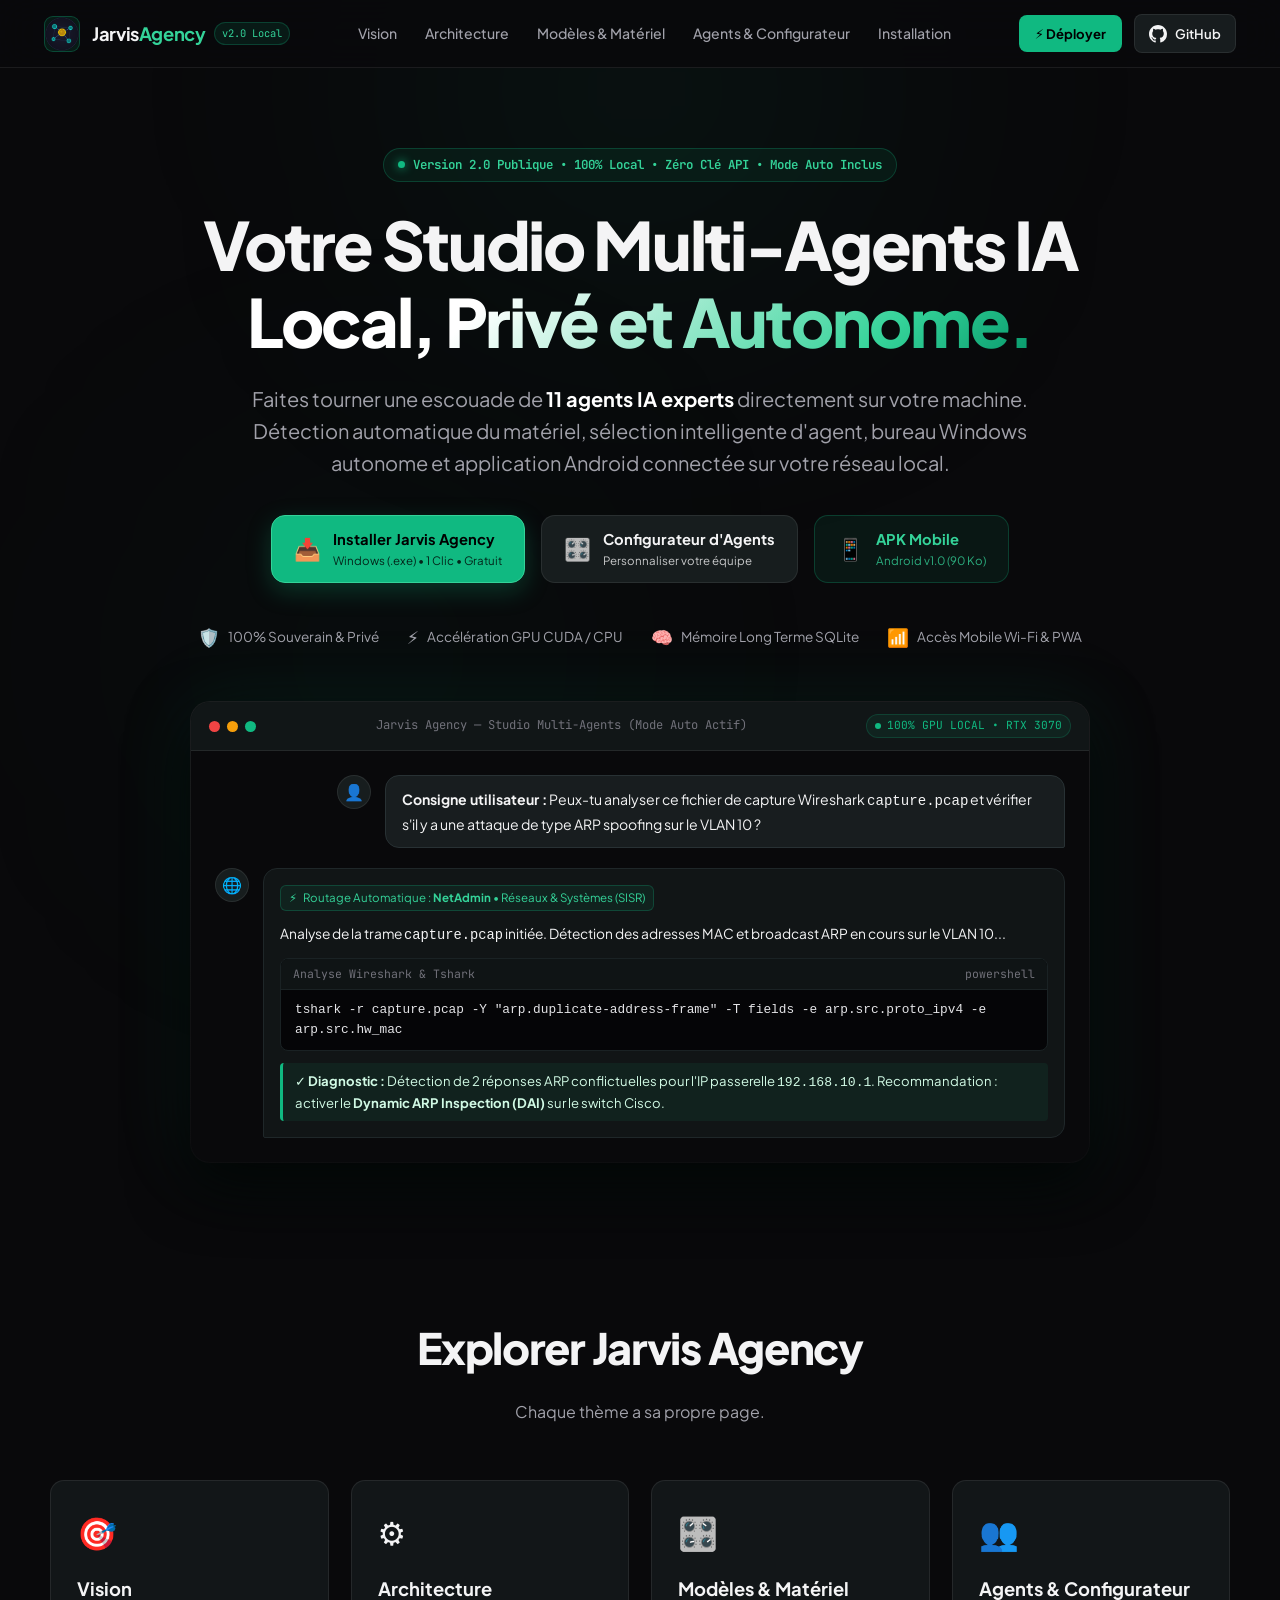
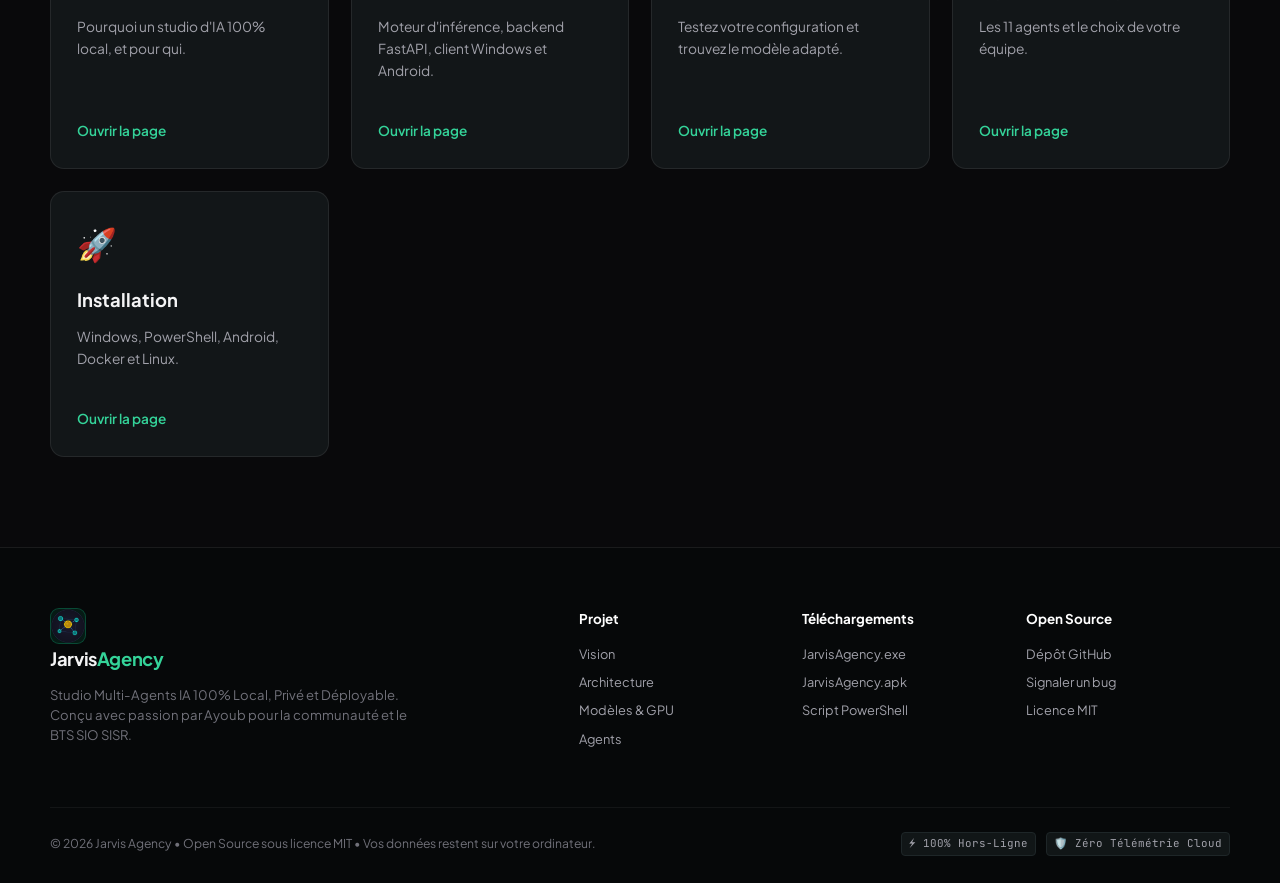
==== commit d0483ed6: "Add files via upload" ====
--- a/index.html
+++ b/index.html
@@ -3,28 +3,23 @@
 <head>
     <meta charset="UTF-8">
     <meta name="viewport" content="width=device-width, initial-scale=1.0">
-    <title>Jarvis Agency — Studio Multi-Agents IA 100% Local & Privé</title>
+    <title>Studio Multi-Agents IA 100% Local & Privé — Jarvis Agency</title>
     <meta name="description" content="Déployez votre propre studio d'agents IA d'élite en local sur votre PC. 100% privé, sans abonnement, auto-détection du matériel et application mobile Android.">
     <meta name="theme-color" content="#09090b">
     <link rel="icon" type="image/png" href="assets/favicon.png">
-    
-    <!-- Google Fonts -->
     <link rel="preconnect" href="https://fonts.googleapis.com">
     <link rel="preconnect" href="https://fonts.gstatic.com" crossorigin>
     <link href="https://fonts.googleapis.com/css2?family=Plus+Jakarta+Sans:wght@300;400;500;600;700;800&family=JetBrains+Mono:wght@400;500;600;700&display=swap" rel="stylesheet">
-    
     <link rel="stylesheet" href="style.css">
 </head>
 <body>
 
-    <!-- BACKGROUND GLOWS -->
     <div class="ambient-glow glow-top"></div>
     <div class="ambient-glow glow-center"></div>
 
-    <!-- NAVIGATION BAR -->
     <header class="site-header">
         <div class="header-container">
-            <a href="#" class="brand-link">
+            <a href="index.html" class="brand-link">
                 <div class="brand-logo-wrap">
                     <img src="assets/logo.png" alt="Jarvis Agency Logo" class="brand-logo-img">
                 </div>
@@ -34,35 +29,38 @@
                 </div>
             </a>
 
-            <nav class="desktop-nav">
-                <a href="#vision" class="nav-item">Vision</a>
-                <a href="#architecture" class="nav-item">Architecture</a>
-                <a href="#hardware" class="nav-item">Modèles & Matériel</a>
-                <a href="#agents" class="nav-item">Agents & Configurateur</a>
-                <a href="#installation" class="nav-item">Installation</a>
+            <nav class="desktop-nav" aria-label="Navigation principale">
+                <a href="vision.html" class="nav-item">Vision</a>
+                <a href="architecture.html" class="nav-item">Architecture</a>
+                <a href="materiel.html" class="nav-item">Modèles & Matériel</a>
+                <a href="agents.html" class="nav-item">Agents & Configurateur</a>
+                <a href="installation.html" class="nav-item">Installation</a>
             </nav>
 
             <div class="header-actions">
-                <a href="#installation" class="btn-header-cta">
-                    <span>⚡ Déployer</span>
-                </a>
+                <a href="installation.html" class="btn-header-cta"><span>⚡ Déployer</span></a>
                 <a href="https://github.com" target="_blank" rel="noopener noreferrer" class="btn-github">
-                    <svg viewBox="0 0 24 24" width="18" height="18" fill="currentColor">
-                        <path d="M12 0C5.37 0 0 5.37 0 12c0 5.31 3.435 9.795 8.205 11.385.6.105.825-.255.825-.57 0-.285-.015-1.23-.015-2.235-3.015.555-3.795-.735-4.035-1.41-.135-.345-.72-1.41-1.23-1.695-.42-.225-1.02-.78-.015-.795.945-.015 1.62.87 1.845 1.23 1.08 1.815 2.805 1.305 3.495.99.105-.78.42-1.305.765-1.605-2.67-.3-5.46-1.335-5.46-5.925 0-1.305.465-2.385 1.23-3.225-.12-.3-.54-1.53.12-3.18 0 0 1.005-.315 3.3 1.23.96-.27 1.98-.405 3-.405s2.04.135 3 .405c2.295-1.56 3.3-1.23 3.3-1.23.66 1.65.24 2.88.12 3.18.765.84 1.23 1.905 1.23 3.225 0 4.605-2.805 5.625-5.475 5.925.435.375.81 1.095.81 2.22 0 1.605-.015 2.895-.015 3.3 0 .315.225.69.825.57A12.02 12.02 0 0024 12c0-6.63-5.37-12-12-12z"/>
-                    </svg>
+                    <svg viewBox="0 0 24 24" width="18" height="18" fill="currentColor"><path d="M12 0C5.37 0 0 5.37 0 12c0 5.31 3.435 9.795 8.205 11.385.6.105.825-.255.825-.57 0-.285-.015-1.23-.015-2.235-3.015.555-3.795-.735-4.035-1.41-.135-.345-.72-1.41-1.23-1.695-.42-.225-1.02-.78-.015-.795.945-.015 1.62.87 1.845 1.23 1.08 1.815 2.805 1.305 3.495.99.105-.78.42-1.305.765-1.605-2.67-.3-5.46-1.335-5.46-5.925 0-1.305.465-2.385 1.23-3.225-.12-.3-.54-1.53.12-3.18 0 0 1.005-.315 3.3 1.23.96-.27 1.98-.405 3-.405s2.04.135 3 .405c2.295-1.56 3.3-1.23 3.3-1.23.66 1.65.24 2.88.12 3.18.765.84 1.23 1.905 1.23 3.225 0 4.605-2.805 5.625-5.475 5.925.435.375.81 1.095.81 2.22 0 1.605-.015 2.895-.015 3.3 0 .315.225.69.825.57A12.02 12.02 0 0024 12c0-6.63-5.37-12-12-12z"/></svg>
                     <span>GitHub</span>
                 </a>
             </div>
 
-            <!-- MOBILE MENU TRIGGER -->
-            <button type="button" class="mobile-toggle" id="btnMobileToggle" aria-label="Menu Mobile">
+            <button type="button" class="mobile-toggle" id="btnMobileToggle" aria-label="Ouvrir le menu" aria-expanded="false" aria-controls="mobileNav">
                 <span></span><span></span><span></span>
             </button>
         </div>
+        <nav class="mobile-nav" id="mobileNav" aria-label="Menu mobile" hidden>
+            <a href="vision.html" class="mobile-nav-item">Vision</a>
+                <a href="architecture.html" class="mobile-nav-item">Architecture</a>
+                <a href="materiel.html" class="mobile-nav-item">Modèles & Matériel</a>
+                <a href="agents.html" class="mobile-nav-item">Agents & Configurateur</a>
+                <a href="installation.html" class="mobile-nav-item">Installation</a>
+            <a href="installation.html" class="mobile-nav-cta">⚡ Déployer</a>
+        </nav>
     </header>
 
-    <!-- HERO SECTION -->
-    <section class="hero-section">
+    <main>
+<section class="hero-section">
         <div class="hero-container">
             <div class="hero-badge">
                 <span class="badge-dot"></span>
@@ -79,14 +77,14 @@
             </p>
 
             <div class="hero-cta-group">
-                <a href="#installation" class="btn-primary-hero">
+                <a href="installation.html" class="btn-primary-hero">
                     <span class="cta-icon">📥</span>
                     <span class="cta-text">
                         <strong>Installer Jarvis Agency</strong>
                         <small>Windows (.exe) • 1 Clic • Gratuit</small>
                     </span>
                 </a>
-                <a href="#agents" class="btn-secondary-hero">
+                <a href="agents.html" class="btn-secondary-hero">
                     <span class="cta-icon">🎛️</span>
                     <span class="cta-text">
                         <strong>Configurateur d'Agents</strong>
@@ -165,527 +163,51 @@
             </div>
         </div>
     </section>
-
-    <!-- SECTION 1: ARCHITECTURE & BASE DE CONSTRUCTION -->
-    <section class="section-block" id="architecture">
+    <section class="section-block page-explore">
         <div class="section-container">
             <div class="section-head text-center">
-                <div class="subhead-pill">⚙️ Architecture Technique</div>
-                <h2 class="section-title">Comment Jarvis Agency est construit</h2>
-                <p class="section-desc">Une architecture locale de pointe, pensée pour éliminer les dépendances cloud et garantir des temps de réponse instantanés.</p>
-            </div>
-
+                <h2 class="section-title">Explorer Jarvis Agency</h2>
+                <p class="section-desc">Chaque thème a sa propre page.</p>
+            </div>
             <div class="arch-grid">
-                <div class="arch-card">
-                    <div class="arch-card-icon">🧠</div>
-                    <h3 class="arch-card-title">Moteur d'Inférence Découplé</h3>
-                    <p class="arch-card-text">
-                        Compatible avec <strong>Ollama</strong> et <strong>Llama.cpp</strong>. Exploite directement les cœurs Tensor NVIDIA (CUDA) ou l'accélération AVX2 des processeurs modernes pour streamer à plus de <strong>60 tokens/seconde</strong> sans envoyer un seul octet sur Internet.
-                    </p>
-                    <ul class="arch-specs">
-                        <li><span>Format :</span> GGUF quantifié 4-bit / 8-bit</li>
-                        <li><span>Moteur :</span> Ollama API locale (port 11434)</li>
-                        <li><span>Confidentialité :</span> 100% hors-ligne</li>
-                    </ul>
-                </div>
-
-                <div class="arch-card">
-                    <div class="arch-card-icon">⚡</div>
-                    <h3 class="arch-card-title">Backend Asynchrone FastAPI & SSE</h3>
-                    <p class="arch-card-text">
-                        Noyau Python ultra-rapide gérant le <strong>Server-Sent Events (SSE)</strong>, la mémoire SQLite relationnelle persistante, les sessions multi-onglets, l'analyse de fichiers (PDF, CSV, PCAP, Code) et la télémétrie matérielle en direct (VRAM, Température, GPU Util).
-                    </p>
-                    <ul class="arch-specs">
-                        <li><span>Serveur :</span> FastAPI + Uvicorn</li>
-                        <li><span>Mémoire :</span> SQLite Vectoriel + Souvenirs</li>
-                        <li><span>Réseau :</span> Écoute <code>0.0.0.0:9099</code> (LAN ready)</li>
-                    </ul>
-                </div>
-
-                <div class="arch-card">
-                    <div class="arch-card-icon">🖥️</div>
-                    <h3 class="arch-card-title">Client Desktop Windows Autonome</h3>
-                    <p class="arch-card-text">
-                        Packagé avec <strong>PyInstaller</strong> et <strong>PyWebView</strong> en un exécutable standalone de 90 Mo. Zéro installation de Python requise sur la machine de destination : double-cliquez sur <code>JarvisAgency.exe</code> et le serveur démarre en tâche de fond avec interface native.
-                    </p>
-                    <ul class="arch-specs">
-                        <li><span>Moteur Web :</span> Microsoft WebView2 (Edge Chromium)</li>
-                        <li><span>Packaging :</span> Single-File .EXE sans installeur</li>
-                        <li><span>Poids :</span> Compact & optimisé</li>
-                    </ul>
-                </div>
-
-                <div class="arch-card">
-                    <div class="arch-card-icon">📱</div>
-                    <h3 class="arch-card-title">Écosystème Mobile Android & PWA</h3>
-                    <p class="arch-card-text">
-                        Accédez à votre IA locale depuis votre smartphone. Application native Android <strong>JarvisAgency.apk</strong> (90 Ko, signée v2/v3) avec mémorisation de l'IP du PC, support du micro vocal et interface responsive optimisée OLED noir.
-                    </p>
-                    <ul class="arch-specs">
-                        <li><span>APK :</span> WebView Native matérielle accélérée</li>
-                        <li><span>PWA :</span> Installable en 1 clic via Chrome</li>
-                        <li><span>Connexion :</span> Wi-Fi local avec QR Code</li>
-                    </ul>
-                </div>
+                <a href="vision.html" class="arch-card page-link-card">
+                    <div class="arch-card-icon">🎯</div>
+                    <h3 class="arch-card-title">Vision</h3>
+                    <p class="arch-card-text">Pourquoi un studio d'IA 100% local, et pour qui.</p>
+                    <span class="page-link-go">Ouvrir la page</span>
+                </a>
+                <a href="architecture.html" class="arch-card page-link-card">
+                    <div class="arch-card-icon">⚙️</div>
+                    <h3 class="arch-card-title">Architecture</h3>
+                    <p class="arch-card-text">Moteur d'inférence, backend FastAPI, client Windows et Android.</p>
+                    <span class="page-link-go">Ouvrir la page</span>
+                </a>
+                <a href="materiel.html" class="arch-card page-link-card">
+                    <div class="arch-card-icon">🎛️</div>
+                    <h3 class="arch-card-title">Modèles & Matériel</h3>
+                    <p class="arch-card-text">Testez votre configuration et trouvez le modèle adapté.</p>
+                    <span class="page-link-go">Ouvrir la page</span>
+                </a>
+                <a href="agents.html" class="arch-card page-link-card">
+                    <div class="arch-card-icon">👥</div>
+                    <h3 class="arch-card-title">Agents & Configurateur</h3>
+                    <p class="arch-card-text">Les 11 agents et le choix de votre équipe.</p>
+                    <span class="page-link-go">Ouvrir la page</span>
+                </a>
+                <a href="installation.html" class="arch-card page-link-card">
+                    <div class="arch-card-icon">🚀</div>
+                    <h3 class="arch-card-title">Installation</h3>
+                    <p class="arch-card-text">Windows, PowerShell, Android, Docker et Linux.</p>
+                    <span class="page-link-go">Ouvrir la page</span>
+                </a>
             </div>
         </div>
     </section>
 
-    <!-- SECTION 2: HARDWARE PROFILER & AUTO-TUNING -->
-    <section class="section-block bg-subtle" id="hardware">
-        <div class="section-container">
-            <div class="section-head text-center">
-                <div class="subhead-pill">🎯 N'importe quel PC • Modèle Idéal</div>
-                <h2 class="section-title">Auto-Détection & Sélection du Modèle</h2>
-                <p class="section-desc">Jarvis Agency ne force pas un modèle trop lourd pour votre ordinateur. En fonction de votre carte graphique et de votre mémoire RAM, le modèle le plus adapté est sélectionné automatiquement.</p>
-            </div>
-
-            <!-- INTERACTIVE HARDWARE SIMULATOR -->
-            <div class="hardware-calc-box">
-                <div class="calc-header">
-                    <div class="calc-title">🎛️ Testez votre configuration matérielle :</div>
-                    <div class="calc-subtitle">Choisissez votre équipement pour voir quel modèle sera configuré par défaut.</div>
-                </div>
-
-                <div class="calc-presets-row">
-                    <button type="button" class="preset-btn active" data-preset="mid_gpu">
-                        <span class="p-icon">🎮</span>
-                        <span class="p-label">GPU 8 Go VRAM (ex: RTX 3070 / 4060)</span>
-                    </button>
-                    <button type="button" class="preset-btn" data-preset="high_gpu">
-                        <span class="p-icon">🚀</span>
-                        <span class="p-label">GPU 12-16 Go (ex: RTX 4070 / 3080)</span>
-                    </button>
-                    <button type="button" class="preset-btn" data-preset="low_gpu">
-                        <span class="p-icon">💻</span>
-                        <span class="p-label">GPU 4-6 Go (GTX 1650/1660 / RTX 3050)</span>
-                    </button>
-                    <button type="button" class="preset-btn" data-preset="cpu_only">
-                        <span class="p-icon">🖥️</span>
-                        <span class="p-label">CPU Uniquement (16 Go RAM standard)</span>
-                    </button>
-                </div>
-
-                <div class="calc-result-card" id="calcResultCard">
-                    <div class="result-badge" id="calcTierBadge">OPTIMAL POUR GPU 8GB (RTX 3070 / 4060)</div>
-                    <div class="result-main-grid">
-                        <div class="res-left">
-                            <div class="res-label">Modèle Recommandé :</div>
-                            <div class="res-model-name" id="calcModelName">Llama 3.1 8B Instruct (Q4_K_M)</div>
-                            <div class="res-model-desc" id="calcModelDesc">Excellente logique de code, raisonnement réseau SISR et cybersécurité. S'insère parfaitement dans les 8 Go de VRAM avec 100% de déchargement GPU CUDA.</div>
-                        </div>
-                        <div class="res-stats">
-                            <div class="stat-pill">
-                                <span class="stat-num" id="calcSpeed">55 - 75</span>
-                                <span class="stat-unit">tokens / sec</span>
-                            </div>
-                            <div class="stat-pill">
-                                <span class="stat-num" id="calcVramUsage">5.2 Go</span>
-                                <span class="stat-unit">VRAM consommée</span>
-                            </div>
-                            <div class="stat-pill">
-                                <span class="stat-num" id="calcOffload">100% GPU</span>
-                                <span class="stat-unit">Zéro ralentissement CPU</span>
-                            </div>
-                        </div>
-                    </div>
-
-                    <div class="result-command-box">
-                        <div class="cmd-label">Commande d'installation automatique Ollama :</div>
-                        <div class="cmd-row">
-                            <code id="calcCommandText">ollama run llama3.1:8b</code>
-                            <button type="button" class="btn-copy-code" id="btnCopyCalcCmd">📋 Copier</button>
-                        </div>
-                    </div>
-                </div>
-            </div>
-        </div>
-    </section>
-
-    <!-- SECTION 3: LES 11 AGENTS & CONFIGURATEUR D'ÉQUIPE -->
-    <section class="section-block" id="agents">
-        <div class="section-container">
-            <div class="section-head text-center">
-                <div class="subhead-pill">👥 Roster d'Élite & Personnalisation</div>
-                <h2 class="section-title">Les 11 Agents Spécialisés</h2>
-                <p class="section-desc">Classés en 5 grandes spécialités. Activez l'ensemble de l'agence ou sélectionnez uniquement les agents dont vous avez besoin pour votre usage.</p>
-            </div>
-
-            <!-- INTERACTIVE TEAM CONFIGURATOR -->
-            <div class="configurator-wrapper">
-                <div class="configurator-controls">
-                    <div class="config-filter-label">Préréglages de profil :</div>
-                    <div class="profile-chips-group">
-                        <button type="button" class="profile-chip active" data-profile="all">Pack Intégral (11 Agents)</button>
-                        <button type="button" class="profile-chip" data-profile="sisr">BTS SIO SISR & Réseau</button>
-                        <button type="button" class="profile-chip" data-profile="cyber">CyberSécurité & Pentest</button>
-                        <button type="button" class="profile-chip" data-profile="dev">Développeur & Architecte</button>
-                        <button type="button" class="profile-chip" data-profile="data">Données & Synthèse</button>
-                    </div>
-                </div>
-
-                <div class="agents-roster-grid" id="agentsRosterGrid">
-                    <!-- CYBERSECURITE -->
-                    <div class="agent-card" data-agent="sentinel" data-category="cyber">
-                        <div class="card-top">
-                            <span class="agent-avatar">🥷</span>
-                            <div class="agent-ident">
-                                <h4 class="agent-name">Sentinel</h4>
-                                <span class="agent-role">Cybersécurité & Pentest</span>
-                            </div>
-                            <label class="agent-toggle-wrap">
-                                <input type="checkbox" class="agent-checkbox" checked data-agent="sentinel">
-                                <span class="toggle-slider"></span>
-                            </label>
-                        </div>
-                        <p class="agent-description">Détecte les failles OWASP, audite les règles de pare-feu, durcit Active Directory et analyse les vulnérabilités CVE.</p>
-                        <div class="agent-cat-tag cyber">Cybersécurité & Audit</div>
-                    </div>
-
-                    <div class="agent-card" data-agent="reviewer" data-category="cyber">
-                        <div class="card-top">
-                            <span class="agent-avatar">🛡️</span>
-                            <div class="agent-ident">
-                                <h4 class="agent-name">Auditor</h4>
-                                <span class="agent-role">Quality Gate & Code</span>
-                            </div>
-                            <label class="agent-toggle-wrap">
-                                <input type="checkbox" class="agent-checkbox" checked data-agent="reviewer">
-                                <span class="toggle-slider"></span>
-                            </label>
-                        </div>
-                        <p class="agent-description">Contrôleur qualité. Audite le code, vérifie la conformité des configurations système et valide chaque étape d'un projet.</p>
-                        <div class="agent-cat-tag cyber">Cybersécurité & Audit</div>
-                    </div>
-
-                    <!-- RESEAUX & SISR -->
-                    <div class="agent-card" data-agent="netadmin" data-category="network_sys">
-                        <div class="card-top">
-                            <span class="agent-avatar">🌐</span>
-                            <div class="agent-ident">
-                                <h4 class="agent-name">NetAdmin</h4>
-                                <span class="agent-role">Architecte Réseaux & Protocoles</span>
-                            </div>
-                            <label class="agent-toggle-wrap">
-                                <input type="checkbox" class="agent-checkbox" checked data-agent="netadmin">
-                                <span class="toggle-slider"></span>
-                            </label>
-                        </div>
-                        <p class="agent-description">Maître des VLANs 802.1Q, sous-réseaux CIDR, routage OSPF, analyse Wireshark, DHCP, DNS et partages Samba/SMB.</p>
-                        <div class="agent-cat-tag network">Réseaux & Systèmes (SISR)</div>
-                    </div>
-
-                    <div class="agent-card" data-agent="devops" data-category="network_sys">
-                        <div class="card-top">
-                            <span class="agent-avatar">⚙️</span>
-                            <div class="agent-ident">
-                                <h4 class="agent-name">DevOps</h4>
-                                <span class="agent-role">SysAdmin & Automation</span>
-                            </div>
-                            <label class="agent-toggle-wrap">
-                                <input type="checkbox" class="agent-checkbox" checked data-agent="devops">
-                                <span class="toggle-slider"></span>
-                            </label>
-                        </div>
-                        <p class="agent-description">Administration Windows Server & Linux. Automatisation PowerShell/Bash, services systemctl et maintenance système.</p>
-                        <div class="agent-cat-tag network">Réseaux & Systèmes (SISR)</div>
-                    </div>
-
-                    <!-- DEV & ARCHITECTURE -->
-                    <div class="agent-card" data-agent="coder" data-category="dev_arch">
-                        <div class="card-top">
-                            <span class="agent-avatar">💻</span>
-                            <div class="agent-ident">
-                                <h4 class="agent-name">Developer</h4>
-                                <span class="agent-role">Ingénieur Logiciel</span>
-                            </div>
-                            <label class="agent-toggle-wrap">
-                                <input type="checkbox" class="agent-checkbox" checked data-agent="coder">
-                                <span class="toggle-slider"></span>
-                            </label>
-                        </div>
-                        <p class="agent-description">Développe en Python, Bash, JavaScript, FastAPI. Écrit, teste et débugue du code directement exécutable.</p>
-                        <div class="agent-cat-tag dev">Développement & Architecture</div>
-                    </div>
-
-                    <div class="agent-card" data-agent="architect" data-category="dev_arch">
-                        <div class="card-top">
-                            <span class="agent-avatar">🏛️</span>
-                            <div class="agent-ident">
-                                <h4 class="agent-name">Architect</h4>
-                                <span class="agent-role">Conception & Schémas</span>
-                            </div>
-                            <label class="agent-toggle-wrap">
-                                <input type="checkbox" class="agent-checkbox" checked data-agent="architect">
-                                <span class="toggle-slider"></span>
-                            </label>
-                        </div>
-                        <p class="agent-description">Génère des schémas d'architecture Mermaid, modélise des diagrammes réseau, UML et optimise la scalabilité des systèmes.</p>
-                        <div class="agent-cat-tag dev">Développement & Architecture</div>
-                    </div>
-
-                    <!-- DONNEES & REDACTION -->
-                    <div class="agent-card" data-agent="data_analyst" data-category="data_doc">
-                        <div class="card-top">
-                            <span class="agent-avatar">📊</span>
-                            <div class="agent-ident">
-                                <h4 class="agent-name">Data Analyst</h4>
-                                <span class="agent-role">Données & Métriques</span>
-                            </div>
-                            <label class="agent-toggle-wrap">
-                                <input type="checkbox" class="agent-checkbox" checked data-agent="data_analyst">
-                                <span class="toggle-slider"></span>
-                            </label>
-                        </div>
-                        <p class="agent-description">Inspecte les fichiers CSV, Excel, SQLite et logs. Génère des tableaux synthétiques et des analyses statistiques actionnables.</p>
-                        <div class="agent-cat-tag data">Données & Rédaction</div>
-                    </div>
-
-                    <div class="agent-card" data-agent="researcher" data-category="data_doc">
-                        <div class="card-top">
-                            <span class="agent-avatar">🔍</span>
-                            <div class="agent-ident">
-                                <h4 class="agent-name">Researcher</h4>
-                                <span class="agent-role">Documentation & RFC</span>
-                            </div>
-                            <label class="agent-toggle-wrap">
-                                <input type="checkbox" class="agent-checkbox" checked data-agent="researcher">
-                                <span class="toggle-slider"></span>
-                            </label>
-                        </div>
-                        <p class="agent-description">Synthèse documentaire approfondie. Explore les spécifications techniques, normes ANSSI, RFC et bases de connaissances.</p>
-                        <div class="agent-cat-tag data">Données & Rédaction</div>
-                    </div>
-
-                    <div class="agent-card" data-agent="writer" data-category="data_doc">
-                        <div class="card-top">
-                            <span class="agent-avatar">✍️</span>
-                            <div class="agent-ident">
-                                <h4 class="agent-name">Executive Writer</h4>
-                                <span class="agent-role">Rédaction Professionnelle</span>
-                            </div>
-                            <label class="agent-toggle-wrap">
-                                <input type="checkbox" class="agent-checkbox" checked data-agent="writer">
-                                <span class="toggle-slider"></span>
-                            </label>
-                        </div>
-                        <p class="agent-description">Rédige des comptes-rendus de stage, fiches techniques, synthèses exécutives et mémos clairs prêts à l'envoi.</p>
-                        <div class="agent-cat-tag data">Données & Rédaction</div>
-                    </div>
-
-                    <!-- STRATEGIE & VEILLE -->
-                    <div class="agent-card" data-agent="captain" data-category="strategy_web">
-                        <div class="card-top">
-                            <span class="agent-avatar">🎖️</span>
-                            <div class="agent-ident">
-                                <h4 class="agent-name">Captain</h4>
-                                <span class="agent-role">Orchestrateur Suprême</span>
-                            </div>
-                            <label class="agent-toggle-wrap">
-                                <input type="checkbox" class="agent-checkbox" checked data-agent="captain">
-                                <span class="toggle-slider"></span>
-                            </label>
-                        </div>
-                        <p class="agent-description">Chef de projet. Découpe les objectifs complexes en phases ordonnées et coordonne le travail de l'ensemble de l'équipe.</p>
-                        <div class="agent-cat-tag strategy">Stratégie & Veille</div>
-                    </div>
-
-                    <div class="agent-card" data-agent="web_scout" data-category="strategy_web">
-                        <div class="card-top">
-                            <span class="agent-avatar">📡</span>
-                            <div class="agent-ident">
-                                <h4 class="agent-name">Web Scout</h4>
-                                <span class="agent-role">Recherche & Veille Web</span>
-                            </div>
-                            <label class="agent-toggle-wrap">
-                                <input type="checkbox" class="agent-checkbox" checked data-agent="web_scout">
-                                <span class="toggle-slider"></span>
-                            </label>
-                        </div>
-                        <p class="agent-description">Ouvre directement les navigateurs pour consulter la documentation officielle, les dernières CVEs et effectuer de la veille technologique.</p>
-                        <div class="agent-cat-tag strategy">Stratégie & Veille</div>
-                    </div>
-                </div>
-
-                <!-- CONFIG SUMMARY BAR -->
-                <div class="config-summary-bar">
-                    <div class="summary-count">
-                        <span id="activeAgentsCount">11</span> / 11 agents sélectionnés pour votre agence
-                    </div>
-                    <div class="summary-actions">
-                        <button type="button" class="btn-export-config" id="btnExportConfig">
-                            <span>📄</span> Télécharger <code>agents_config.json</code>
-                        </button>
-                    </div>
-                </div>
-            </div>
-        </div>
-    </section>
-
-    <!-- SECTION 4: GUIDE D'INSTALLATION DÉPLOYABLE -->
-    <section class="section-block bg-subtle" id="installation">
-        <div class="section-container">
-            <div class="section-head text-center">
-                <div class="subhead-pill">🚀 Déploiement Clé en Main</div>
-                <h2 class="section-title">Prêt à l'emploi en 2 minutes</h2>
-                <p class="section-desc">Installez Jarvis Agency sur n'importe quel ordinateur portable ou fixe sans manipulation complexe.</p>
-            </div>
-
-            <!-- INSTALLATION TABS -->
-            <div class="install-tabs-box">
-                <div class="tabs-nav">
-                    <button type="button" class="tab-btn active" data-tab="win_exe">
-                        <span>🪟</span> Windows (.EXE Autonome)
-                    </button>
-                    <button type="button" class="tab-btn" data-tab="ps_script">
-                        <span>⚡</span> Script 1-Clic (PowerShell)
-                    </button>
-                    <button type="button" class="tab-btn" data-tab="android_apk">
-                        <span>📱</span> Android (.APK & Mobile)
-                    </button>
-                    <button type="button" class="tab-btn" data-tab="docker_dev">
-                        <span>🐧</span> Docker & Linux / Mac
-                    </button>
-                </div>
-
-                <!-- TAB 1: WINDOWS EXE -->
-                <div class="tab-content active" id="tab_win_exe">
-                    <div class="tab-grid">
-                        <div class="tab-desc">
-                            <h3>L'option la plus simple pour Windows 10 & 11</h3>
-                            <p>Un exécutable unique compilé qui intègre le serveur FastAPI, l'interface graphique Chromium OLED, Faster-Whisper et SQLite.</p>
-                            
-                            <ol class="step-list">
-                                <li>
-                                    <strong>Étape 1 :</strong> Installez <a href="https://ollama.com" target="_blank" rel="noopener">Ollama</a> (le moteur d'inférence gratuit).
-                                </li>
-                                <li>
-                                    <strong>Étape 2 :</strong> Téléchargez l'exécutable <code>JarvisAgency.exe</code>.
-                                </li>
-                                <li>
-                                    <strong>Étape 3 :</strong> Double-cliquez pour lancer. Le modèle adapté à votre carte graphique est automatiquement prêt !
-                                </li>
-                            </ol>
-
-                            <div class="download-cta-row">
-                                <a href="https://github.com" class="btn-download-main">
-                                    <span>📥</span> Télécharger JarvisAgency.exe (v2.0)
-                                </a>
-                                <span class="file-meta">92 Mo • 100% Hors-ligne</span>
-                            </div>
-                        </div>
-
-                        <div class="tab-code">
-                            <div class="code-box-clean">
-                                <div class="code-box-header"><span>Vérification rapide Ollama</span></div>
-                                <pre><code># Vérifiez qu'Ollama est actif sur votre machine :
-curl http://127.0.0.1:11434/api/version
-
-# Téléchargez le modèle par défaut recommandé (Llama 3.1) :
-ollama run llama3.1:8b</code></pre>
-                            </div>
-                        </div>
-                    </div>
-                </div>
-
-                <!-- TAB 2: POWERSHELL 1-CLICK -->
-                <div class="tab-content" id="tab_ps_script">
-                    <div class="tab-grid">
-                        <div class="tab-desc">
-                            <h3>Installation 100% Automatisée en 1 commande</h3>
-                            <p>Ce script détecte votre GPU NVIDIA / AMD / Intel, installe les dépendances nécessaires, configure le modèle idéal et lance Jarvis Agency.</p>
-                            
-                            <div class="terminal-copy-card">
-                                <div class="terminal-header"><span>PowerShell (Admin ou Utilisateur)</span></div>
-                                <div class="terminal-body">
-                                    <code>irm https://raw.githubusercontent.com/ayoub/jarvis-agency/main/install.ps1 | iex</code>
-                                    <button type="button" class="btn-copy-code" onclick="navigator.clipboard.writeText('irm https://raw.githubusercontent.com/ayoub/jarvis-agency/main/install.ps1 | iex')">📋 Copier</button>
-                                </div>
-                            </div>
-                        </div>
-
-                        <div class="tab-code">
-                            <div class="code-box-clean">
-                                <div class="code-box-header"><span>Ce que fait le script :</span></div>
-                                <pre><code>[1/4] Détection GPU : Calcul de la VRAM disponible
-[2/4] Vérification Ollama : Téléchargement automatique si absent
-[3/4] Pull du modèle optimal : llama3.1:8b ou phi3:mini
-[4/4] Démarrage immédiat de Jarvis Agency Studio</code></pre>
-                            </div>
-                        </div>
-                    </div>
-                </div>
-
-                <!-- TAB 3: ANDROID APK -->
-                <div class="tab-content" id="tab_android_apk">
-                    <div class="tab-grid">
-                        <div class="tab-desc">
-                            <h3>Application Native Android Companion</h3>
-                            <p>Pilotez votre IA locale depuis votre téléphone sur le même réseau Wi-Fi avec micro vocal et mémorisation automatique de l'IP du PC.</p>
-                            
-                            <div class="apk-download-box">
-                                <div class="apk-badge-row">
-                                    <span class="apk-chip">Android 7.0 à 15+</span>
-                                    <span class="apk-chip">Signé v2/v3</span>
-                                    <span class="apk-chip">Taille : 90 Ko</span>
-                                </div>
-                                <a href="downloads/JarvisAgency.apk" download class="btn-download-main">
-                                    <span>📥</span> Télécharger JarvisAgency.apk
-                                </a>
-                            </div>
-
-                            <p class="tab-note">💡 <strong>Option PWA :</strong> Vous pouvez également ouvrir l'adresse locale de votre PC dans Chrome sur Android et choisir <em>« Ajouter à l'écran d'accueil »</em> sans rien installer.</p>
-                        </div>
-
-                        <div class="tab-code">
-                            <div class="code-box-clean">
-                                <div class="code-box-header"><span>Connexion Wi-Fi Mobile</span></div>
-                                <pre><code># 1. PC et Smartphone sur le même Wi-Fi
-# 2. Ouvrez l'application Android Jarvis Agency
-# 3. Entrez l'IP locale de votre PC (ex: http://192.168.1.35:9099)
-# 4. Connexion immédiate avec reconnaissance vocale !</code></pre>
-                            </div>
-                        </div>
-                    </div>
-                </div>
-
-                <!-- TAB 4: DOCKER / DEV -->
-                <div class="tab-content" id="tab_docker_dev">
-                    <div class="tab-grid">
-                        <div class="tab-desc">
-                            <h3>Déploiement pour Développeurs & Linux</h3>
-                            <p>Clonez le dépôt Git pour lancer le backend FastAPI directement dans un environnement virtuel Python ou via conteneur.</p>
-                            
-                            <div class="code-box-clean">
-                                <div class="code-box-header"><span>Commandes Terminal</span></div>
-                                <pre><code>git clone https://github.com/ayoub/jarvis-agency.git
-cd jarvis-agency
-
-python -m venv .venv
-source .venv/bin/activate  # ou .venv\Scripts\activate sur Windows
-pip install -r requirements.txt
-
-# Lancement du serveur sur toutes les interfaces :
-uvicorn backend.server:app --host 0.0.0.0 --port 9099</code></pre>
-                            </div>
-                        </div>
-
-                        <div class="tab-code">
-                            <div class="code-box-clean">
-                                <div class="code-box-header"><span>Variables d'environnement facultatives</span></div>
-                                <pre><code>OLLAMA_HOST=http://127.0.0.1:11434
-DEFAULT_AGENT=auto
-PORT=9099
-CORS_ORIGINS="*"</code></pre>
-                            </div>
-                        </div>
-                    </div>
-                </div>
-            </div>
-        </div>
-    </section>
-
-    <!-- FOOTER -->
+    </main>
+
+    
+
     <footer class="site-footer">
         <div class="footer-container">
             <div class="footer-top">
@@ -700,16 +222,16 @@
                 <div class="footer-links-group">
                     <div class="footer-col">
                         <h4>Projet</h4>
-                        <a href="#vision">Vision</a>
-                        <a href="#architecture">Architecture</a>
-                        <a href="#hardware">Modèles & GPU</a>
-                        <a href="#agents">Agents</a>
+                        <a href="vision.html">Vision</a>
+                        <a href="architecture.html">Architecture</a>
+                        <a href="materiel.html">Modèles & GPU</a>
+                        <a href="agents.html">Agents</a>
                     </div>
                     <div class="footer-col">
                         <h4>Téléchargements</h4>
-                        <a href="#installation">JarvisAgency.exe</a>
+                        <a href="installation.html">JarvisAgency.exe</a>
                         <a href="downloads/JarvisAgency.apk" download>JarvisAgency.apk</a>
-                        <a href="#installation">Script PowerShell</a>
+                        <a href="installation.html">Script PowerShell</a>
                     </div>
                     <div class="footer-col">
                         <h4>Open Source</h4>
--- a/style.css
+++ b/style.css
@@ -1406,3 +1406,199 @@
         flex-direction: column;
     }
 }
+
+/* ==============================================================================
+   MULTI-PAGE ADDITIONS
+============================================================================== */
+
+/* Page courante dans la navigation */
+.nav-item[aria-current="page"] {
+    color: var(--accent-emerald-light);
+    font-weight: 700;
+}
+
+/* Premier bloc d'une page intérieure */
+.page-first {
+    padding-top: 72px;
+    min-height: 60vh;
+}
+
+/* Cartes de l'accueil qui mènent aux pages */
+a.page-link-card {
+    text-decoration: none;
+    color: inherit;
+}
+
+.page-link-go {
+    margin-top: auto;
+    padding-top: 18px;
+    font-size: 0.85rem;
+    font-weight: 600;
+    color: var(--accent-emerald-light);
+}
+
+.page-link-card:hover .page-link-go {
+    text-decoration: underline;
+}
+
+/* Page Vision */
+.vision-split {
+    display: grid;
+    grid-template-columns: 1.1fr 1fr;
+    gap: 56px;
+    align-items: start;
+}
+
+.vision-text {
+    color: var(--text-secondary);
+    max-width: 62ch;
+    margin-top: 16px;
+}
+
+.vision-paths {
+    display: flex;
+    flex-direction: column;
+    gap: 10px;
+}
+
+.vision-paths-title {
+    font-size: 0.95rem;
+    font-weight: 700;
+    color: var(--text-secondary);
+    margin-bottom: 4px;
+}
+
+.vision-path {
+    display: flex;
+    justify-content: space-between;
+    align-items: center;
+    gap: 16px;
+    padding: 14px 18px;
+    background: var(--bg-card);
+    border: 1px solid var(--border-subtle);
+    border-radius: var(--radius-md);
+    text-decoration: none;
+    color: var(--text-primary);
+    transition: border-color 0.15s ease;
+}
+
+.vision-path:hover {
+    border-color: var(--border-hover);
+}
+
+.vision-path span {
+    font-size: 0.8rem;
+    color: var(--accent-emerald-light);
+    white-space: nowrap;
+}
+
+/* Navigation page précédente / suivante */
+.pager {
+    position: relative;
+    z-index: 1;
+    padding: 0 24px 72px;
+}
+
+.pager-inner {
+    max-width: 1180px;
+    margin: 0 auto;
+    display: flex;
+    justify-content: space-between;
+    gap: 16px;
+    border-top: 1px solid var(--border-subtle);
+    padding-top: 32px;
+}
+
+.pager-link {
+    display: flex;
+    flex-direction: column;
+    gap: 4px;
+    padding: 14px 22px;
+    background: var(--bg-card);
+    border: 1px solid var(--border-subtle);
+    border-radius: var(--radius-md);
+    text-decoration: none;
+    color: var(--text-primary);
+    font-weight: 600;
+    transition: border-color 0.15s ease;
+}
+
+.pager-link small {
+    font-size: 0.72rem;
+    font-weight: 400;
+    color: var(--text-muted);
+}
+
+.pager-link.next {
+    text-align: right;
+    margin-left: auto;
+}
+
+.pager-link:hover {
+    border-color: var(--border-hover);
+}
+
+/* Menu mobile */
+.mobile-nav {
+    display: none;
+    flex-direction: column;
+    gap: 4px;
+    padding: 8px 24px 20px;
+    border-top: 1px solid var(--border-subtle);
+}
+
+.mobile-nav[hidden] {
+    display: none;
+}
+
+.mobile-nav-item {
+    padding: 12px 4px;
+    font-weight: 500;
+    color: var(--text-secondary);
+    text-decoration: none;
+    border-bottom: 1px solid var(--border-subtle);
+}
+
+.mobile-nav-item[aria-current="page"] {
+    color: var(--accent-emerald-light);
+    font-weight: 700;
+}
+
+.mobile-nav-cta {
+    margin-top: 12px;
+    padding: 12px 16px;
+    text-align: center;
+    background: var(--accent-emerald);
+    color: #000;
+    font-weight: 700;
+    border-radius: var(--radius-sm);
+    text-decoration: none;
+}
+
+.mobile-toggle:focus-visible,
+.nav-item:focus-visible,
+.pager-link:focus-visible,
+.vision-path:focus-visible,
+.page-link-card:focus-visible {
+    outline: 2px solid var(--accent-emerald-light);
+    outline-offset: 3px;
+}
+
+@media (max-width: 900px) {
+    .mobile-nav:not([hidden]) {
+        display: flex;
+    }
+
+    .header-actions {
+        display: none;
+    }
+
+    .vision-split {
+        grid-template-columns: 1fr;
+        gap: 36px;
+    }
+
+    .page-first {
+        padding-top: 48px;
+    }
+}
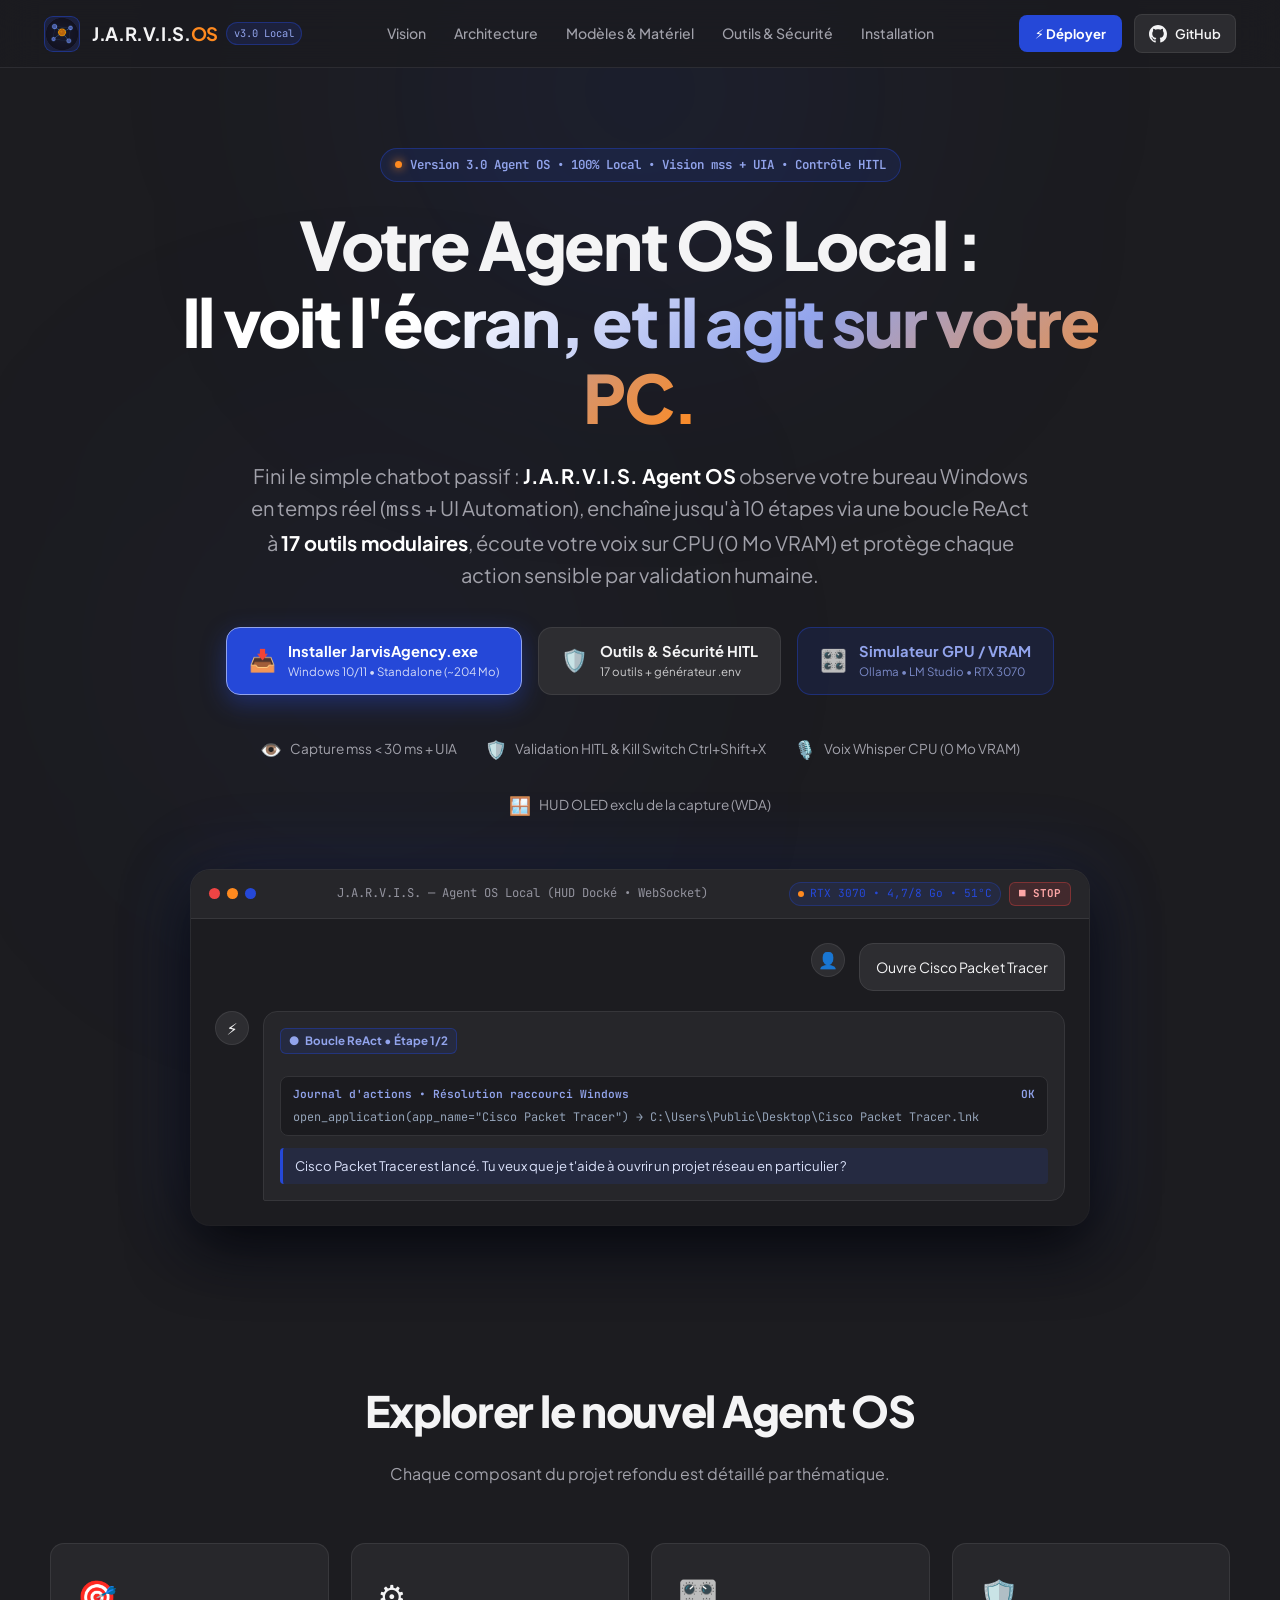
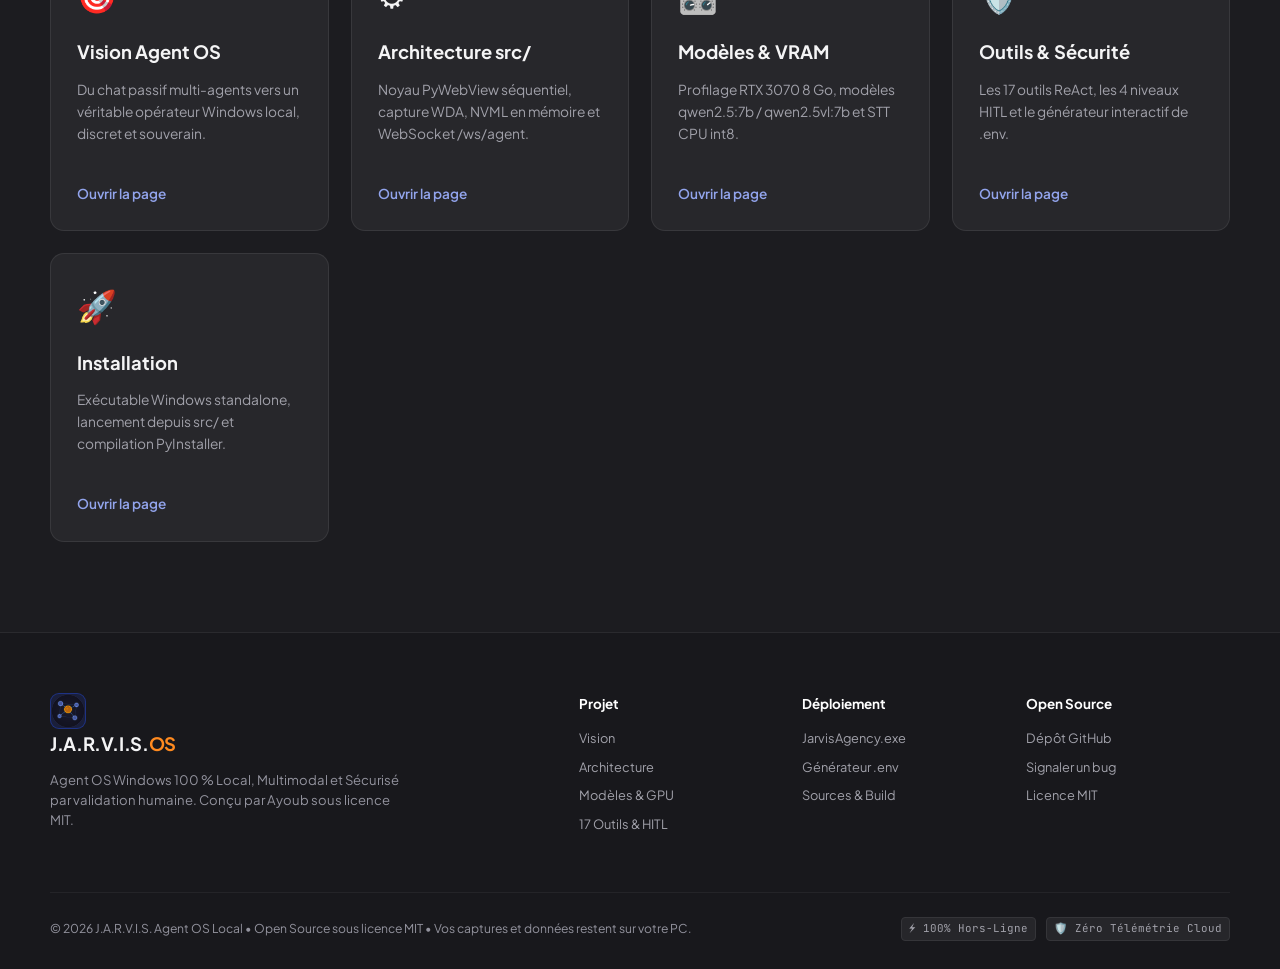
==== commit 66483f28: "Add files via upload" ====
--- a/index.html
+++ b/index.html
@@ -3,9 +3,9 @@
 <head>
     <meta charset="UTF-8">
     <meta name="viewport" content="width=device-width, initial-scale=1.0">
-    <title>Studio Multi-Agents IA 100% Local & Privé — Jarvis Agency</title>
-    <meta name="description" content="Déployez votre propre studio d'agents IA d'élite en local sur votre PC. 100% privé, sans abonnement, auto-détection du matériel et application mobile Android.">
-    <meta name="theme-color" content="#09090b">
+    <title>J.A.R.V.I.S. — Agent OS Local Windows 100% Privé</title>
+    <meta name="description" content="Agent OS Windows autonome 100% local : capture écran mss + UI Automation, boucle ReAct à 17 outils, voix CPU Faster-Whisper, validation HITL et Kill Switch Ctrl+Shift+X.">
+    <meta name="theme-color" content="#1C1C20">
     <link rel="icon" type="image/png" href="assets/favicon.png">
     <link rel="preconnect" href="https://fonts.googleapis.com">
     <link rel="preconnect" href="https://fonts.gstatic.com" crossorigin>
@@ -21,11 +21,11 @@
         <div class="header-container">
             <a href="index.html" class="brand-link">
                 <div class="brand-logo-wrap">
-                    <img src="assets/logo.png" alt="Jarvis Agency Logo" class="brand-logo-img">
+                    <img src="assets/logo.png" alt="Logo J.A.R.V.I.S. Agent OS" class="brand-logo-img">
                 </div>
                 <div class="brand-text">
-                    <span class="brand-name">Jarvis<span class="text-accent">Agency</span></span>
-                    <span class="brand-badge">v2.0 Local</span>
+                    <span class="brand-name">J.A.R.V.I.S.<span class="text-accent">OS</span></span>
+                    <span class="brand-badge">v3.0 Local</span>
                 </div>
             </a>
 
@@ -33,14 +33,14 @@
                 <a href="vision.html" class="nav-item">Vision</a>
                 <a href="architecture.html" class="nav-item">Architecture</a>
                 <a href="materiel.html" class="nav-item">Modèles & Matériel</a>
-                <a href="agents.html" class="nav-item">Agents & Configurateur</a>
+                <a href="outils.html" class="nav-item">Outils & Sécurité</a>
                 <a href="installation.html" class="nav-item">Installation</a>
             </nav>
 
             <div class="header-actions">
                 <a href="installation.html" class="btn-header-cta"><span>⚡ Déployer</span></a>
                 <a href="https://github.com" target="_blank" rel="noopener noreferrer" class="btn-github">
-                    <svg viewBox="0 0 24 24" width="18" height="18" fill="currentColor"><path d="M12 0C5.37 0 0 5.37 0 12c0 5.31 3.435 9.795 8.205 11.385.6.105.825-.255.825-.57 0-.285-.015-1.23-.015-2.235-3.015.555-3.795-.735-4.035-1.41-.135-.345-.72-1.41-1.23-1.695-.42-.225-1.02-.78-.015-.795.945-.015 1.62.87 1.845 1.23 1.08 1.815 2.805 1.305 3.495.99.105-.78.42-1.305.765-1.605-2.67-.3-5.46-1.335-5.46-5.925 0-1.305.465-2.385 1.23-3.225-.12-.3-.54-1.53.12-3.18 0 0 1.005-.315 3.3 1.23.96-.27 1.98-.405 3-.405s2.04.135 3 .405c2.295-1.56 3.3-1.23 3.3-1.23.66 1.65.24 2.88.12 3.18.765.84 1.23 1.905 1.23 3.225 0 4.605-2.805 5.625-5.475 5.925.435.375.81 1.095.81 2.22 0 1.605-.015 2.895-.015 3.3 0 .315.225.69.825.57A12.02 12.02 0 0024 12c0-6.63-5.37-12-12-12z"/></svg>
+                    <svg viewBox="0 0 24 24" width="18" height="18" fill="currentColor" aria-hidden="true"><path d="M12 0C5.37 0 0 5.37 0 12c0 5.31 3.435 9.795 8.205 11.385.6.105.825-.255.825-.57 0-.285-.015-1.23-.015-2.235-3.015.555-3.795-.735-4.035-1.41-.135-.345-.72-1.41-1.23-1.695-.42-.225-1.02-.78-.015-.795.945-.015 1.62.87 1.845 1.23 1.08 1.815 2.805 1.305 3.495.99.105-.78.42-1.305.765-1.605-2.67-.3-5.46-1.335-5.46-5.925 0-1.305.465-2.385 1.23-3.225-.12-.3-.54-1.53.12-3.18 0 0 1.005-.315 3.3 1.23.96-.27 1.98-.405 3-.405s2.04.135 3 .405c2.295-1.56 3.3-1.23 3.3-1.23.66 1.65.24 2.88.12 3.18.765.84 1.23 1.905 1.23 3.225 0 4.605-2.805 5.625-5.475 5.925.435.375.81 1.095.81 2.22 0 1.605-.015 2.895-.015 3.3 0 .315.225.69.825.57A12.02 12.02 0 0024 12c0-6.63-5.37-12-12-12z"/></svg>
                     <span>GitHub</span>
                 </a>
             </div>
@@ -51,172 +51,170 @@
         </div>
         <nav class="mobile-nav" id="mobileNav" aria-label="Menu mobile" hidden>
             <a href="vision.html" class="mobile-nav-item">Vision</a>
-                <a href="architecture.html" class="mobile-nav-item">Architecture</a>
-                <a href="materiel.html" class="mobile-nav-item">Modèles & Matériel</a>
-                <a href="agents.html" class="mobile-nav-item">Agents & Configurateur</a>
-                <a href="installation.html" class="mobile-nav-item">Installation</a>
+            <a href="architecture.html" class="mobile-nav-item">Architecture</a>
+            <a href="materiel.html" class="mobile-nav-item">Modèles & Matériel</a>
+            <a href="outils.html" class="mobile-nav-item">Outils & Sécurité</a>
+            <a href="installation.html" class="mobile-nav-item">Installation</a>
             <a href="installation.html" class="mobile-nav-cta">⚡ Déployer</a>
         </nav>
     </header>
 
     <main>
-<section class="hero-section">
-        <div class="hero-container">
-            <div class="hero-badge">
-                <span class="badge-dot"></span>
-                <span>Version 2.0 Publique • 100% Local • Zéro Clé API • Mode Auto Inclus</span>
-            </div>
-
-            <h1 class="hero-title">
-                Votre Studio Multi-Agents IA <br>
-                <span class="text-gradient">Local, Privé et Autonome.</span>
-            </h1>
-
-            <p class="hero-subtitle">
-                Faites tourner une escouade de <strong>11 agents IA experts</strong> directement sur votre machine. Détection automatique du matériel, sélection intelligente d'agent, bureau Windows autonome et application Android connectée sur votre réseau local.
-            </p>
-
-            <div class="hero-cta-group">
-                <a href="installation.html" class="btn-primary-hero">
-                    <span class="cta-icon">📥</span>
-                    <span class="cta-text">
-                        <strong>Installer Jarvis Agency</strong>
-                        <small>Windows (.exe) • 1 Clic • Gratuit</small>
-                    </span>
-                </a>
-                <a href="agents.html" class="btn-secondary-hero">
-                    <span class="cta-icon">🎛️</span>
-                    <span class="cta-text">
-                        <strong>Configurateur d'Agents</strong>
-                        <small>Personnaliser votre équipe</small>
-                    </span>
-                </a>
-                <a href="downloads/JarvisAgency.apk" download class="btn-mobile-hero" title="Télécharger l'APK Android">
-                    <span class="cta-icon">📱</span>
-                    <span class="cta-text">
-                        <strong>APK Mobile</strong>
-                        <small>Android v1.0 (90 Ko)</small>
-                    </span>
-                </a>
-            </div>
-
-            <div class="hero-keypoints">
-                <div class="keypoint-item">
-                    <span class="kp-icon">🛡️</span>
-                    <span>100% Souverain & Privé</span>
-                </div>
-                <div class="keypoint-item">
-                    <span class="kp-icon">⚡</span>
-                    <span>Accélération GPU CUDA / CPU</span>
-                </div>
-                <div class="keypoint-item">
-                    <span class="kp-icon">🧠</span>
-                    <span>Mémoire Long Terme SQLite</span>
-                </div>
-                <div class="keypoint-item">
-                    <span class="kp-icon">📶</span>
-                    <span>Accès Mobile Wi-Fi & PWA</span>
-                </div>
-            </div>
-
-            <!-- LIVE INTERACTIVE HERO MOCKUP -->
-            <div class="hero-mockup-wrapper">
-                <div class="mockup-window">
-                    <div class="mockup-topbar">
-                        <div class="window-dots">
-                            <span class="dot red"></span>
-                            <span class="dot yellow"></span>
-                            <span class="dot green"></span>
+        <section class="hero-section">
+            <div class="hero-container">
+                <div class="hero-badge">
+                    <span class="badge-dot"></span>
+                    <span>Version 3.0 Agent OS • 100% Local • Vision mss + UIA • Contrôle HITL</span>
+                </div>
+
+                <h1 class="hero-title">
+                    Votre Agent OS Local : <br>
+                    <span class="text-gradient">Il voit l'écran, et il agit sur votre PC.</span>
+                </h1>
+
+                <p class="hero-subtitle">
+                    Fini le simple chatbot passif : <strong>J.A.R.V.I.S. Agent OS</strong> observe votre bureau Windows en temps réel (<code>mss</code> + UI Automation), enchaîne jusqu'à 10 étapes via une boucle ReAct à <strong>17 outils modulaires</strong>, écoute votre voix sur CPU (0 Mo VRAM) et protège chaque action sensible par validation humaine.
+                </p>
+
+                <div class="hero-cta-group">
+                    <a href="installation.html" class="btn-primary-hero">
+                        <span class="cta-icon">📥</span>
+                        <span class="cta-text">
+                            <strong>Installer JarvisAgency.exe</strong>
+                            <small>Windows 10/11 • Standalone (~204 Mo)</small>
+                        </span>
+                    </a>
+                    <a href="outils.html" class="btn-secondary-hero">
+                        <span class="cta-icon">🛡️</span>
+                        <span class="cta-text">
+                            <strong>Outils & Sécurité HITL</strong>
+                            <small>17 outils + générateur .env</small>
+                        </span>
+                    </a>
+                    <a href="materiel.html" class="btn-mobile-hero">
+                        <span class="cta-icon">🎛️</span>
+                        <span class="cta-text">
+                            <strong>Simulateur GPU / VRAM</strong>
+                            <small>Ollama • LM Studio • RTX 3070</small>
+                        </span>
+                    </a>
+                </div>
+
+                <div class="hero-keypoints">
+                    <div class="keypoint-item">
+                        <span class="kp-icon">👁️</span>
+                        <span>Capture mss &lt; 30 ms + UIA</span>
+                    </div>
+                    <div class="keypoint-item">
+                        <span class="kp-icon">🛡️</span>
+                        <span>Validation HITL & Kill Switch Ctrl+Shift+X</span>
+                    </div>
+                    <div class="keypoint-item">
+                        <span class="kp-icon">🎙️</span>
+                        <span>Voix Whisper CPU (0 Mo VRAM)</span>
+                    </div>
+                    <div class="keypoint-item">
+                        <span class="kp-icon">🪟</span>
+                        <span>HUD OLED exclu de la capture (WDA)</span>
+                    </div>
+                </div>
+
+                <!-- LIVE INTERACTIVE AGENT OS HUD MOCKUP -->
+                <div class="hero-mockup-wrapper">
+                    <div class="mockup-window">
+                        <div class="mockup-topbar">
+                            <div class="window-dots">
+                                <span class="dot red"></span>
+                                <span class="dot yellow"></span>
+                                <span class="dot green"></span>
+                            </div>
+                            <div class="mockup-title">J.A.R.V.I.S. — Agent OS Local (HUD Docké • WebSocket)</div>
+                            <div style="display:flex;align-items:center;gap:8px;">
+                                <div class="mockup-status-pill">
+                                    <span class="pulse-green"></span>
+                                    <span>RTX 3070 • 4,7/8 Go • 51°C</span>
+                                </div>
+                                <span class="hero-mockup-stop">■ STOP</span>
+                            </div>
                         </div>
-                        <div class="mockup-title">Jarvis Agency — Studio Multi-Agents (Mode Auto Actif)</div>
-                        <div class="mockup-status-pill">
-                            <span class="pulse-green"></span>
-                            <span>100% GPU LOCAL • RTX 3070</span>
+
+                        <div class="mockup-chat-body" id="heroChatBody">
+                            <div class="mockup-msg user">
+                                <div class="msg-avatar-chip">👤</div>
+                                <div class="msg-bubble">Ouvre Cisco Packet Tracer</div>
+                            </div>
+
+                            <div class="mockup-msg assistant">
+                                <div class="msg-avatar-chip">⚡</div>
+                                <div class="msg-bubble">
+                                    <div class="auto-route-badge-demo">
+                                        <span class="bolt">●</span>
+                                        <span><strong>Boucle ReAct • Étape 1/2</strong></span>
+                                    </div>
+                                    <div class="action-log-preview">
+                                        <div class="action-log-head"><span>Journal d'actions • Résolution raccourci Windows</span><span>OK</span></div>
+                                        <div>open_application(app_name="Cisco Packet Tracer") → C:\Users\Public\Desktop\Cisco Packet Tracer.lnk</div>
+                                    </div>
+                                    <p class="alert-success">Cisco Packet Tracer est lancé. Tu veux que je t'aide à ouvrir un projet réseau en particulier ?</p>
+                                </div>
+                            </div>
                         </div>
                     </div>
-                    
-                    <div class="mockup-chat-body" id="heroChatBody">
-                        <div class="mockup-msg user">
-                            <div class="msg-avatar-chip">👤</div>
-                            <div class="msg-bubble">
-                                <strong>Consigne utilisateur :</strong> Peux-tu analyser ce fichier de capture Wireshark <code>capture.pcap</code> et vérifier s'il y a une attaque de type ARP spoofing sur le VLAN 10 ?
-                            </div>
-                        </div>
-
-                        <div class="mockup-msg assistant">
-                            <div class="msg-avatar-chip">🌐</div>
-                            <div class="msg-bubble">
-                                <div class="auto-route-badge-demo">
-                                    <span class="bolt">⚡</span>
-                                    <span>Routage Automatique : <strong>NetAdmin</strong> • Réseaux & Systèmes (SISR)</span>
-                                </div>
-                                <p>Analyse de la trame <code>capture.pcap</code> initiée. Détection des adresses MAC et broadcast ARP en cours sur le VLAN 10...</p>
-                                <div class="code-box-preview">
-                                    <div class="code-header"><span>Analyse Wireshark & Tshark</span><span class="code-lang">powershell</span></div>
-                                    <code>tshark -r capture.pcap -Y "arp.duplicate-address-frame" -T fields -e arp.src.proto_ipv4 -e arp.src.hw_mac</code>
-                                </div>
-                                <p class="alert-success">✓ <strong>Diagnostic :</strong> Détection de 2 réponses ARP conflictuelles pour l'IP passerelle <code>192.168.10.1</code>. Recommandation : activer le <strong>Dynamic ARP Inspection (DAI)</strong> sur le switch Cisco.</p>
-                            </div>
-                        </div>
-                    </div>
-                </div>
-            </div>
-        </div>
-    </section>
-    <section class="section-block page-explore">
-        <div class="section-container">
-            <div class="section-head text-center">
-                <h2 class="section-title">Explorer Jarvis Agency</h2>
-                <p class="section-desc">Chaque thème a sa propre page.</p>
-            </div>
-            <div class="arch-grid">
-                <a href="vision.html" class="arch-card page-link-card">
-                    <div class="arch-card-icon">🎯</div>
-                    <h3 class="arch-card-title">Vision</h3>
-                    <p class="arch-card-text">Pourquoi un studio d'IA 100% local, et pour qui.</p>
-                    <span class="page-link-go">Ouvrir la page</span>
-                </a>
-                <a href="architecture.html" class="arch-card page-link-card">
-                    <div class="arch-card-icon">⚙️</div>
-                    <h3 class="arch-card-title">Architecture</h3>
-                    <p class="arch-card-text">Moteur d'inférence, backend FastAPI, client Windows et Android.</p>
-                    <span class="page-link-go">Ouvrir la page</span>
-                </a>
-                <a href="materiel.html" class="arch-card page-link-card">
-                    <div class="arch-card-icon">🎛️</div>
-                    <h3 class="arch-card-title">Modèles & Matériel</h3>
-                    <p class="arch-card-text">Testez votre configuration et trouvez le modèle adapté.</p>
-                    <span class="page-link-go">Ouvrir la page</span>
-                </a>
-                <a href="agents.html" class="arch-card page-link-card">
-                    <div class="arch-card-icon">👥</div>
-                    <h3 class="arch-card-title">Agents & Configurateur</h3>
-                    <p class="arch-card-text">Les 11 agents et le choix de votre équipe.</p>
-                    <span class="page-link-go">Ouvrir la page</span>
-                </a>
-                <a href="installation.html" class="arch-card page-link-card">
-                    <div class="arch-card-icon">🚀</div>
-                    <h3 class="arch-card-title">Installation</h3>
-                    <p class="arch-card-text">Windows, PowerShell, Android, Docker et Linux.</p>
-                    <span class="page-link-go">Ouvrir la page</span>
-                </a>
-            </div>
-        </div>
-    </section>
-
+                </div>
+            </div>
+        </section>
+
+        <section class="section-block page-explore">
+            <div class="section-container">
+                <div class="section-head text-center">
+                    <h2 class="section-title">Explorer le nouvel Agent OS</h2>
+                    <p class="section-desc">Chaque composant du projet refondu est détaillé par thématique.</p>
+                </div>
+                <div class="arch-grid">
+                    <a href="vision.html" class="arch-card page-link-card">
+                        <div class="arch-card-icon">🎯</div>
+                        <h3 class="arch-card-title">Vision Agent OS</h3>
+                        <p class="arch-card-text">Du chat passif multi-agents vers un véritable opérateur Windows local, discret et souverain.</p>
+                        <span class="page-link-go">Ouvrir la page</span>
+                    </a>
+                    <a href="architecture.html" class="arch-card page-link-card">
+                        <div class="arch-card-icon">⚙️</div>
+                        <h3 class="arch-card-title">Architecture src/</h3>
+                        <p class="arch-card-text">Noyau PyWebView séquentiel, capture WDA, NVML en mémoire et WebSocket /ws/agent.</p>
+                        <span class="page-link-go">Ouvrir la page</span>
+                    </a>
+                    <a href="materiel.html" class="arch-card page-link-card">
+                        <div class="arch-card-icon">🎛️</div>
+                        <h3 class="arch-card-title">Modèles & VRAM</h3>
+                        <p class="arch-card-text">Profilage RTX 3070 8 Go, modèles qwen2.5:7b / qwen2.5vl:7b et STT CPU int8.</p>
+                        <span class="page-link-go">Ouvrir la page</span>
+                    </a>
+                    <a href="outils.html" class="arch-card page-link-card">
+                        <div class="arch-card-icon">🛡️</div>
+                        <h3 class="arch-card-title">Outils & Sécurité</h3>
+                        <p class="arch-card-text">Les 17 outils ReAct, les 4 niveaux HITL et le générateur interactif de .env.</p>
+                        <span class="page-link-go">Ouvrir la page</span>
+                    </a>
+                    <a href="installation.html" class="arch-card page-link-card">
+                        <div class="arch-card-icon">🚀</div>
+                        <h3 class="arch-card-title">Installation</h3>
+                        <p class="arch-card-text">Exécutable Windows standalone, lancement depuis src/ et compilation PyInstaller.</p>
+                        <span class="page-link-go">Ouvrir la page</span>
+                    </a>
+                </div>
+            </div>
+        </section>
     </main>
-
-    
 
     <footer class="site-footer">
         <div class="footer-container">
             <div class="footer-top">
                 <div class="footer-brand">
                     <div class="brand-logo-wrap">
-                        <img src="assets/logo.png" alt="Jarvis Agency Logo" class="brand-logo-img">
-                    </div>
-                    <span class="brand-name">Jarvis<span class="text-accent">Agency</span></span>
-                    <p class="footer-tagline">Studio Multi-Agents IA 100% Local, Privé et Déployable. Conçu avec passion par Ayoub pour la communauté et le BTS SIO SISR.</p>
+                        <img src="assets/logo.png" alt="Logo J.A.R.V.I.S. Agent OS" class="brand-logo-img">
+                    </div>
+                    <span class="brand-name">J.A.R.V.I.S.<span class="text-accent">OS</span></span>
+                    <p class="footer-tagline">Agent OS Windows 100 % Local, Multimodal et Sécurisé par validation humaine. Conçu par Ayoub sous licence MIT.</p>
                 </div>
 
                 <div class="footer-links-group">
@@ -225,25 +223,25 @@
                         <a href="vision.html">Vision</a>
                         <a href="architecture.html">Architecture</a>
                         <a href="materiel.html">Modèles & GPU</a>
-                        <a href="agents.html">Agents</a>
+                        <a href="outils.html">17 Outils & HITL</a>
                     </div>
                     <div class="footer-col">
-                        <h4>Téléchargements</h4>
+                        <h4>Déploiement</h4>
                         <a href="installation.html">JarvisAgency.exe</a>
-                        <a href="downloads/JarvisAgency.apk" download>JarvisAgency.apk</a>
-                        <a href="installation.html">Script PowerShell</a>
+                        <a href="outils.html#env-config">Générateur .env</a>
+                        <a href="installation.html">Sources & Build</a>
                     </div>
                     <div class="footer-col">
                         <h4>Open Source</h4>
                         <a href="https://github.com" target="_blank" rel="noopener">Dépôt GitHub</a>
                         <a href="https://github.com" target="_blank" rel="noopener">Signaler un bug</a>
-                        <a href="https://github.com" target="_blank" rel="noopener">Licence MIT</a>
+                        <a href="LICENSE" target="_blank" rel="noopener">Licence MIT</a>
                     </div>
                 </div>
             </div>
 
             <div class="footer-bottom">
-                <p>© 2026 Jarvis Agency • Open Source sous licence MIT • Vos données restent sur votre ordinateur.</p>
+                <p>© 2026 J.A.R.V.I.S. Agent OS Local • Open Source sous licence MIT • Vos captures et données restent sur votre PC.</p>
                 <div class="footer-meta-badges">
                     <span class="badge-mini">⚡ 100% Hors-Ligne</span>
                     <span class="badge-mini">🛡️ Zéro Télémétrie Cloud</span>
--- a/style.css
+++ b/style.css
@@ -1,23 +1,26 @@
 /* ==============================================================================
    JARVIS AGENCY — GITHUB PAGES MODERN SHOWCASE STYLESHEET
-   Design System : Pure OLED Dark, Neon Emerald Accents, Glassmorphism
+   Design System : Noir carbone (#1C1C20), Bleu royal (#2548D8), Orange mandarine (#FF8A1F), Glassmorphism
 ============================================================================== */
 
 :root {
-    --bg-black: #09090b;
-    --bg-card: #121618;
-    --bg-card-hover: #171d1f;
+    --bg-black: #1c1c20;
+    --bg-card: #27272b;
+    --bg-card-hover: #2d2d32;
     --border-subtle: rgba(255, 255, 255, 0.08);
-    --border-hover: rgba(16, 185, 129, 0.35);
-    
-    --accent-emerald: #10b981;
-    --accent-emerald-light: #34d399;
-    --accent-emerald-dark: #059669;
-    --accent-glow: rgba(16, 185, 129, 0.15);
+    --border-hover: rgba(146, 164, 236, 0.45);
+
+    --accent: #2548D8;
+    --accent-light: #92a4ec;
+    --accent-dark: #1B37A8;
+    --accent-hover: #4663de;
+    --accent-glow: rgba(37, 72, 216, 0.28);
+    --orange: #FF8A1F;
+    --orange-light: #ffb066;
 
     --text-primary: #f4f4f5;
     --text-secondary: #a1a1aa;
-    --text-muted: #71717a;
+    --text-muted: #93939e;
 
     --font-main: 'Plus Jakarta Sans', system-ui, -apple-system, sans-serif;
     --font-mono: 'JetBrains Mono', monospace;
@@ -64,7 +67,7 @@
     transform: translateX(-50%);
     width: 600px;
     height: 380px;
-    background: radial-gradient(circle, rgba(16, 185, 129, 0.18) 0%, rgba(5, 150, 105, 0.05) 50%, transparent 80%);
+    background: radial-gradient(circle, rgba(37, 72, 216, 0.29) 0%, rgba(27, 55, 168, 0.08) 50%, transparent 80%);
 }
 
 .glow-center {
@@ -72,16 +75,16 @@
     left: 10%;
     width: 500px;
     height: 500px;
-    background: radial-gradient(circle, rgba(16, 185, 129, 0.08) 0%, transparent 70%);
+    background: radial-gradient(circle, rgba(37, 72, 216, 0.13) 0%, transparent 70%);
 }
 
 /* TYPOGRAPHY UTILITIES */
 .text-accent {
-    color: var(--accent-emerald-light);
+    color: var(--orange);
 }
 
 .text-gradient {
-    background: linear-gradient(135deg, #ffffff 30%, #34d399 80%, #059669 100%);
+    background: linear-gradient(135deg, #ffffff 25%, #92a4ec 60%, #FF8A1F 100%);
     -webkit-background-clip: text;
     -webkit-text-fill-color: transparent;
 }
@@ -97,7 +100,7 @@
     left: 0;
     width: 100%;
     z-index: 100;
-    background: rgba(9, 9, 11, 0.82);
+    background: rgba(28, 28, 32, 0.82);
     backdrop-filter: blur(20px);
     -webkit-backdrop-filter: blur(20px);
     border-bottom: 1px solid var(--border-subtle);
@@ -125,8 +128,8 @@
     height: 36px;
     border-radius: 9px;
     overflow: hidden;
-    background: rgba(16, 185, 129, 0.1);
-    border: 1px solid rgba(16, 185, 129, 0.3);
+    background: rgba(37, 72, 216, 0.16);
+    border: 1px solid rgba(37, 72, 216, 0.48);
     display: flex;
     align-items: center;
     justify-content: center;
@@ -153,9 +156,9 @@
 .brand-badge {
     font-size: 0.65rem;
     font-family: var(--font-mono);
-    color: var(--accent-emerald-light);
-    background: rgba(16, 185, 129, 0.1);
-    border: 1px solid rgba(16, 185, 129, 0.25);
+    color: var(--accent-light);
+    background: rgba(37, 72, 216, 0.16);
+    border: 1px solid rgba(37, 72, 216, 0.4);
     padding: 2px 7px;
     border-radius: var(--radius-full);
 }
@@ -187,8 +190,8 @@
 .btn-header-cta {
     display: inline-flex;
     align-items: center;
-    background: var(--accent-emerald);
-    color: #000000;
+    background: var(--accent);
+    color: #ffffff;
     font-size: 0.82rem;
     font-weight: 700;
     padding: 8px 16px;
@@ -198,16 +201,16 @@
 }
 
 .btn-header-cta:hover {
-    background: var(--accent-emerald-light);
+    background: var(--accent-hover);
     transform: translateY(-1px);
-    box-shadow: 0 4px 14px rgba(16, 185, 129, 0.35);
+    box-shadow: 0 4px 14px rgba(37, 72, 216, 0.56);
 }
 
 .btn-github {
     display: inline-flex;
     align-items: center;
     gap: 8px;
-    background: #171c1e;
+    background: #2c2c30;
     border: 1px solid var(--border-subtle);
     color: var(--text-primary);
     font-size: 0.82rem;
@@ -219,7 +222,7 @@
 }
 
 .btn-github:hover {
-    background: #20272a;
+    background: #37373b;
     border-color: rgba(255, 255, 255, 0.15);
 }
 
@@ -256,13 +259,13 @@
     display: inline-flex;
     align-items: center;
     gap: 8px;
-    background: rgba(16, 185, 129, 0.08);
-    border: 1px solid rgba(16, 185, 129, 0.25);
+    background: rgba(37, 72, 216, 0.13);
+    border: 1px solid rgba(37, 72, 216, 0.4);
     padding: 6px 14px;
     border-radius: var(--radius-full);
     font-size: 0.78rem;
     font-weight: 600;
-    color: var(--accent-emerald-light);
+    color: var(--accent-light);
     margin-bottom: 24px;
     font-family: var(--font-mono);
 }
@@ -270,9 +273,9 @@
 .badge-dot {
     width: 7px;
     height: 7px;
-    background: var(--accent-emerald);
+    background: var(--orange);
     border-radius: 50%;
-    box-shadow: 0 0 10px var(--accent-emerald);
+    box-shadow: 0 0 10px var(--orange);
 }
 
 .hero-title {
@@ -315,39 +318,39 @@
 }
 
 .btn-primary-hero {
-    background: var(--accent-emerald);
-    color: #000000;
-    border: 1px solid var(--accent-emerald-light);
-    box-shadow: 0 8px 24px rgba(16, 185, 129, 0.25);
+    background: var(--accent);
+    color: #ffffff;
+    border: 1px solid var(--accent-light);
+    box-shadow: 0 8px 24px rgba(37, 72, 216, 0.4);
 }
 
 .btn-primary-hero:hover {
-    background: var(--accent-emerald-light);
+    background: var(--accent-hover);
     transform: translateY(-2px);
-    box-shadow: 0 12px 30px rgba(16, 185, 129, 0.4);
+    box-shadow: 0 12px 30px rgba(37, 72, 216, 0.6);
 }
 
 .btn-secondary-hero {
-    background: #171d1e;
+    background: #2d2d31;
     color: var(--text-primary);
     border: 1px solid var(--border-subtle);
 }
 
 .btn-secondary-hero:hover {
-    background: #20272a;
+    background: #37373b;
     border-color: rgba(255, 255, 255, 0.2);
     transform: translateY(-2px);
 }
 
 .btn-mobile-hero {
-    background: rgba(16, 185, 129, 0.08);
-    color: var(--accent-emerald-light);
-    border: 1px solid rgba(16, 185, 129, 0.25);
+    background: rgba(37, 72, 216, 0.13);
+    color: var(--accent-light);
+    border: 1px solid rgba(37, 72, 216, 0.4);
 }
 
 .btn-mobile-hero:hover {
-    background: rgba(16, 185, 129, 0.15);
-    border-color: var(--accent-emerald);
+    background: rgba(37, 72, 216, 0.24);
+    border-color: var(--accent);
     transform: translateY(-2px);
 }
 
@@ -399,18 +402,18 @@
     border-radius: var(--radius-lg);
     background: linear-gradient(180deg, rgba(255, 255, 255, 0.08) 0%, rgba(255, 255, 255, 0.02) 100%);
     padding: 1px;
-    box-shadow: 0 24px 60px rgba(0, 0, 0, 0.8), 0 0 80px rgba(16, 185, 129, 0.12);
+    box-shadow: 0 24px 60px rgba(0, 0, 0, 0.8), 0 0 80px rgba(37, 72, 216, 0.19);
 }
 
 .mockup-window {
-    background: #0d1112;
+    background: #222226;
     border-radius: calc(var(--radius-lg) - 1px);
     overflow: hidden;
     text-align: left;
 }
 
 .mockup-topbar {
-    background: #111617;
+    background: #26262a;
     padding: 12px 18px;
     display: flex;
     align-items: center;
@@ -430,8 +433,8 @@
 }
 
 .dot.red { background: #ef4444; }
-.dot.yellow { background: #f59e0b; }
-.dot.green { background: #10b981; }
+.dot.yellow { background: #FF8A1F; }
+.dot.green { background: #2548D8; }
 
 .mockup-title {
     font-size: 0.76rem;
@@ -445,9 +448,9 @@
     gap: 6px;
     font-size: 0.7rem;
     font-family: var(--font-mono);
-    color: var(--accent-emerald);
-    background: rgba(16, 185, 129, 0.08);
-    border: 1px solid rgba(16, 185, 129, 0.2);
+    color: var(--accent);
+    background: rgba(37, 72, 216, 0.13);
+    border: 1px solid rgba(37, 72, 216, 0.32);
     padding: 2px 8px;
     border-radius: var(--radius-full);
 }
@@ -455,7 +458,7 @@
 .pulse-green {
     width: 6px;
     height: 6px;
-    background: var(--accent-emerald);
+    background: var(--orange);
     border-radius: 50%;
     animation: pulseGlow 1.8s infinite;
 }
@@ -470,7 +473,7 @@
     display: flex;
     flex-direction: column;
     gap: 20px;
-    background: #09090b;
+    background: #1c1c20;
 }
 
 .mockup-msg {
@@ -484,8 +487,8 @@
 }
 
 .mockup-msg.user .msg-bubble {
-    background: #181d1f;
-    border: 1px solid #283134;
+    background: #2d2d31;
+    border: 1px solid #3f3f43;
     border-radius: 14px 14px 2px 14px;
     padding: 12px 16px;
     font-size: 0.88rem;
@@ -493,8 +496,8 @@
 }
 
 .mockup-msg.assistant .msg-bubble {
-    background: #111516;
-    border: 1px solid #1f2729;
+    background: #26262a;
+    border: 1px solid #36363a;
     border-radius: 14px 14px 14px 2px;
     padding: 16px;
     font-size: 0.86rem;
@@ -506,7 +509,7 @@
     width: 34px;
     height: 34px;
     border-radius: 50%;
-    background: #171d1e;
+    background: #2d2d31;
     border: 1px solid var(--border-subtle);
     display: flex;
     align-items: center;
@@ -520,17 +523,17 @@
     align-items: center;
     gap: 6px;
     font-size: 0.72rem;
-    color: var(--accent-emerald-light);
-    background: rgba(16, 185, 129, 0.08);
-    border: 1px solid rgba(16, 185, 129, 0.25);
+    color: var(--accent-light);
+    background: rgba(37, 72, 216, 0.13);
+    border: 1px solid rgba(37, 72, 216, 0.4);
     padding: 3px 8px;
     border-radius: 6px;
     margin-bottom: 12px;
 }
 
 .code-box-preview {
-    background: #050507;
-    border: 1px solid #1a2224;
+    background: #131317;
+    border: 1px solid #313135;
     border-radius: 8px;
     margin: 12px 0;
     overflow: hidden;
@@ -538,13 +541,13 @@
 }
 
 .code-header {
-    background: #0f1415;
+    background: #252529;
     padding: 6px 12px;
     font-size: 0.72rem;
     color: var(--text-muted);
     display: flex;
     justify-content: space-between;
-    border-bottom: 1px solid #1a2224;
+    border-bottom: 1px solid #313135;
 }
 
 .code-box-preview code {
@@ -556,12 +559,12 @@
 }
 
 .alert-success {
-    background: rgba(16, 185, 129, 0.08);
-    border-left: 3px solid var(--accent-emerald);
+    background: rgba(37, 72, 216, 0.13);
+    border-left: 3px solid var(--accent);
     padding: 8px 12px;
     border-radius: 4px;
     font-size: 0.82rem;
-    color: #d1fae5;
+    color: #dbe2fb;
     margin-top: 10px;
 }
 
@@ -573,7 +576,7 @@
 }
 
 .bg-subtle {
-    background: rgba(18, 24, 27, 0.35);
+    background: rgba(39, 39, 43, 0.35);
     border-top: 1px solid var(--border-subtle);
     border-bottom: 1px solid var(--border-subtle);
 }
@@ -593,9 +596,9 @@
     font-family: var(--font-mono);
     text-transform: uppercase;
     letter-spacing: 0.08em;
-    color: var(--accent-emerald-light);
-    background: rgba(16, 185, 129, 0.08);
-    border: 1px solid rgba(16, 185, 129, 0.2);
+    color: var(--accent-light);
+    background: rgba(37, 72, 216, 0.13);
+    border: 1px solid rgba(37, 72, 216, 0.32);
     padding: 4px 12px;
     border-radius: var(--radius-full);
     margin-bottom: 14px;
@@ -668,17 +671,23 @@
 .arch-specs li {
     display: flex;
     justify-content: space-between;
+    align-items: baseline;
+    gap: 12px;
     padding: 4px 0;
     color: #e4e4e7;
+    text-align: right;
 }
 
 .arch-specs li span {
     color: var(--text-muted);
+    white-space: nowrap;
+    flex-shrink: 0;
+    text-align: left;
 }
 
 /* HARDWARE CALCULATOR */
 .hardware-calc-box {
-    background: #101416;
+    background: #252529;
     border: 1px solid var(--border-subtle);
     border-radius: var(--radius-lg);
     padding: 34px;
@@ -713,7 +722,7 @@
     display: flex;
     align-items: center;
     gap: 8px;
-    background: #171d1f;
+    background: #2d2d31;
     border: 1px solid var(--border-subtle);
     border-radius: var(--radius-sm);
     padding: 10px 16px;
@@ -725,19 +734,19 @@
 }
 
 .preset-btn:hover {
-    background: #20272a;
+    background: #37373b;
     color: #ffffff;
 }
 
 .preset-btn.active {
-    background: rgba(16, 185, 129, 0.12);
-    border-color: var(--accent-emerald);
-    color: var(--accent-emerald-light);
+    background: rgba(37, 72, 216, 0.19);
+    border-color: var(--accent);
+    color: var(--accent-light);
 }
 
 .calc-result-card {
-    background: #09090b;
-    border: 1px solid #1f2729;
+    background: #1c1c20;
+    border: 1px solid #36363a;
     border-radius: var(--radius-md);
     padding: 26px;
 }
@@ -747,9 +756,9 @@
     font-size: 0.72rem;
     font-family: var(--font-mono);
     font-weight: 700;
-    color: var(--accent-emerald);
-    background: rgba(16, 185, 129, 0.1);
-    border: 1px solid rgba(16, 185, 129, 0.25);
+    color: var(--accent);
+    background: rgba(37, 72, 216, 0.16);
+    border: 1px solid rgba(37, 72, 216, 0.4);
     padding: 4px 10px;
     border-radius: var(--radius-sm);
     margin-bottom: 16px;
@@ -791,8 +800,8 @@
 }
 
 .stat-pill {
-    background: #14191a;
-    border: 1px solid #232c2e;
+    background: #29292d;
+    border: 1px solid #3a3a3e;
     border-radius: 8px;
     padding: 8px 14px;
     display: flex;
@@ -804,7 +813,7 @@
     font-size: 1rem;
     font-weight: 700;
     font-family: var(--font-mono);
-    color: var(--accent-emerald-light);
+    color: var(--orange);
 }
 
 .stat-unit {
@@ -813,8 +822,8 @@
 }
 
 .result-command-box {
-    background: #050507;
-    border: 1px solid #1c2426;
+    background: #131317;
+    border: 1px solid #333337;
     border-radius: 8px;
     padding: 12px 16px;
 }
@@ -836,11 +845,11 @@
 .cmd-row code {
     font-family: var(--font-mono);
     font-size: 0.86rem;
-    color: #34d399;
+    color: var(--orange);
 }
 
 .btn-copy-code {
-    background: #1b2224;
+    background: #323236;
     border: 1px solid #2d383b;
     color: var(--text-primary);
     font-size: 0.76rem;
@@ -852,13 +861,13 @@
 }
 
 .btn-copy-code:hover {
-    background: #252e31;
+    background: #3d3d41;
     color: #ffffff;
 }
 
 /* AGENTS CONFIGURATOR */
 .configurator-wrapper {
-    background: #101416;
+    background: #252529;
     border: 1px solid var(--border-subtle);
     border-radius: var(--radius-lg);
     padding: 30px;
@@ -888,7 +897,7 @@
 }
 
 .profile-chip {
-    background: #171c1e;
+    background: #2c2c30;
     border: 1px solid var(--border-subtle);
     color: var(--text-secondary);
     font-size: 0.78rem;
@@ -900,14 +909,14 @@
 }
 
 .profile-chip:hover {
-    background: #22292c;
+    background: #38383c;
     color: #ffffff;
 }
 
 .profile-chip.active {
-    background: rgba(16, 185, 129, 0.14);
-    border-color: var(--accent-emerald);
-    color: var(--accent-emerald-light);
+    background: rgba(37, 72, 216, 0.22);
+    border-color: var(--accent);
+    color: var(--accent-light);
 }
 
 .agents-roster-grid {
@@ -918,8 +927,8 @@
 }
 
 .agent-card {
-    background: #14191b;
-    border: 1px solid #1f272a;
+    background: #2a2a2e;
+    border: 1px solid #36363a;
     border-radius: var(--radius-md);
     padding: 18px;
     transition: all 0.2s ease;
@@ -928,7 +937,7 @@
 }
 
 .agent-card:hover {
-    border-color: rgba(16, 185, 129, 0.4);
+    border-color: rgba(37, 72, 216, 0.6);
     transform: translateY(-2px);
 }
 
@@ -987,7 +996,7 @@
     position: absolute;
     cursor: pointer;
     top: 0; left: 0; right: 0; bottom: 0;
-    background-color: #2b3538;
+    background-color: #434347;
     transition: .2s;
     border-radius: 22px;
 }
@@ -1005,7 +1014,7 @@
 }
 
 .agent-checkbox:checked + .toggle-slider {
-    background-color: var(--accent-emerald);
+    background-color: var(--accent);
 }
 
 .agent-checkbox:checked + .toggle-slider:before {
@@ -1036,9 +1045,9 @@
 }
 
 .agent-cat-tag.network {
-    background: rgba(59, 130, 246, 0.12);
-    color: #93c5fd;
-    border: 1px solid rgba(59, 130, 246, 0.25);
+    background: rgba(37, 72, 216, 0.12);
+    color: #92a4ec;
+    border: 1px solid rgba(37, 72, 216, 0.25);
 }
 
 .agent-cat-tag.dev {
@@ -1054,16 +1063,16 @@
 }
 
 .agent-cat-tag.strategy {
-    background: rgba(16, 185, 129, 0.12);
-    color: #6ee7b7;
-    border: 1px solid rgba(16, 185, 129, 0.25);
+    background: rgba(255, 138, 31, 0.12);
+    color: #ffb066;
+    border: 1px solid rgba(255, 138, 31, 0.25);
 }
 
 .config-summary-bar {
     display: flex;
     align-items: center;
     justify-content: space-between;
-    background: #09090b;
+    background: #1c1c20;
     border: 1px solid var(--border-subtle);
     border-radius: var(--radius-sm);
     padding: 14px 20px;
@@ -1077,14 +1086,14 @@
 }
 
 .summary-count span {
-    color: var(--accent-emerald);
+    color: var(--orange);
 }
 
 .btn-export-config {
     display: inline-flex;
     align-items: center;
     gap: 8px;
-    background: #171d1f;
+    background: #2d2d31;
     border: 1px solid #2d383b;
     color: #ffffff;
     font-size: 0.8rem;
@@ -1096,13 +1105,13 @@
 }
 
 .btn-export-config:hover {
-    background: #232c2f;
-    border-color: var(--accent-emerald);
+    background: #3b3b3f;
+    border-color: var(--accent);
 }
 
 /* INSTALLATION TABS */
 .install-tabs-box {
-    background: #101416;
+    background: #252529;
     border: 1px solid var(--border-subtle);
     border-radius: var(--radius-lg);
     overflow: hidden;
@@ -1110,7 +1119,7 @@
 
 .tabs-nav {
     display: flex;
-    background: #0a0d0e;
+    background: #1f1f23;
     border-bottom: 1px solid var(--border-subtle);
     overflow-x: auto;
 }
@@ -1137,9 +1146,9 @@
 }
 
 .tab-btn.active {
-    color: var(--accent-emerald-light);
-    border-bottom-color: var(--accent-emerald);
-    background: rgba(16, 185, 129, 0.04);
+    color: var(--accent-light);
+    border-bottom-color: var(--accent);
+    background: rgba(37, 72, 216, 0.06);
 }
 
 .tab-content {
@@ -1183,7 +1192,7 @@
 }
 
 .step-list a {
-    color: var(--accent-emerald-light);
+    color: var(--accent-light);
     text-decoration: underline;
 }
 
@@ -1198,8 +1207,8 @@
     display: inline-flex;
     align-items: center;
     gap: 8px;
-    background: var(--accent-emerald);
-    color: #000000;
+    background: var(--accent);
+    color: #ffffff;
     font-size: 0.88rem;
     font-weight: 700;
     padding: 10px 18px;
@@ -1209,9 +1218,9 @@
 }
 
 .btn-download-main:hover {
-    background: var(--accent-emerald-light);
+    background: var(--accent-hover);
     transform: translateY(-1px);
-    box-shadow: 0 4px 16px rgba(16, 185, 129, 0.35);
+    box-shadow: 0 4px 16px rgba(37, 72, 216, 0.56);
 }
 
 .file-meta {
@@ -1221,19 +1230,19 @@
 }
 
 .terminal-copy-card {
-    background: #050507;
-    border: 1px solid #1f2729;
+    background: #131317;
+    border: 1px solid #36363a;
     border-radius: 8px;
     overflow: hidden;
 }
 
 .terminal-header {
-    background: #0f1415;
+    background: #252529;
     padding: 7px 14px;
     font-size: 0.72rem;
     font-family: var(--font-mono);
     color: var(--text-muted);
-    border-bottom: 1px solid #1f2729;
+    border-bottom: 1px solid #36363a;
 }
 
 .terminal-body {
@@ -1247,7 +1256,7 @@
 .terminal-body code {
     font-family: var(--font-mono);
     font-size: 0.82rem;
-    color: #34d399;
+    color: #92a4ec;
 }
 
 .apk-download-box {
@@ -1263,7 +1272,7 @@
 .apk-chip {
     font-size: 0.68rem;
     font-family: var(--font-mono);
-    background: #171d1f;
+    background: #2d2d31;
     border: 1px solid var(--border-subtle);
     padding: 2px 8px;
     border-radius: 4px;
@@ -1276,19 +1285,19 @@
 }
 
 .code-box-clean {
-    background: #050507;
-    border: 1px solid #1a2224;
+    background: #131317;
+    border: 1px solid #313135;
     border-radius: 8px;
     overflow: hidden;
     font-family: var(--font-mono);
 }
 
 .code-box-header {
-    background: #0e1214;
+    background: #232327;
     padding: 8px 14px;
     font-size: 0.72rem;
     color: var(--text-muted);
-    border-bottom: 1px solid #1a2224;
+    border-bottom: 1px solid #313135;
 }
 
 .code-box-clean pre {
@@ -1303,7 +1312,7 @@
 .site-footer {
     border-top: 1px solid var(--border-subtle);
     padding: 60px 24px 30px;
-    background: #060809;
+    background: #18181c;
 }
 
 .footer-container {
@@ -1352,7 +1361,7 @@
 }
 
 .footer-col a:hover {
-    color: var(--accent-emerald-light);
+    color: var(--accent-light);
 }
 
 .footer-bottom {
@@ -1375,8 +1384,8 @@
 .badge-mini {
     font-size: 0.68rem;
     font-family: var(--font-mono);
-    background: #111617;
-    border: 1px solid #1e2628;
+    background: #26262a;
+    border: 1px solid #353539;
     padding: 2px 7px;
     border-radius: 4px;
     color: var(--text-secondary);
@@ -1413,7 +1422,7 @@
 
 /* Page courante dans la navigation */
 .nav-item[aria-current="page"] {
-    color: var(--accent-emerald-light);
+    color: var(--accent-light);
     font-weight: 700;
 }
 
@@ -1434,7 +1443,7 @@
     padding-top: 18px;
     font-size: 0.85rem;
     font-weight: 600;
-    color: var(--accent-emerald-light);
+    color: var(--accent-light);
 }
 
 .page-link-card:hover .page-link-go {
@@ -1488,7 +1497,7 @@
 
 .vision-path span {
     font-size: 0.8rem;
-    color: var(--accent-emerald-light);
+    color: var(--accent-light);
     white-space: nowrap;
 }
 
@@ -1560,7 +1569,7 @@
 }
 
 .mobile-nav-item[aria-current="page"] {
-    color: var(--accent-emerald-light);
+    color: var(--accent-light);
     font-weight: 700;
 }
 
@@ -1568,8 +1577,8 @@
     margin-top: 12px;
     padding: 12px 16px;
     text-align: center;
-    background: var(--accent-emerald);
-    color: #000;
+    background: var(--accent);
+    color: #ffffff;
     font-weight: 700;
     border-radius: var(--radius-sm);
     text-decoration: none;
@@ -1580,7 +1589,7 @@
 .pager-link:focus-visible,
 .vision-path:focus-visible,
 .page-link-card:focus-visible {
-    outline: 2px solid var(--accent-emerald-light);
+    outline: 2px solid var(--accent-light);
     outline-offset: 3px;
 }
 
@@ -1602,3 +1611,355 @@
         padding-top: 48px;
     }
 }
+
+
+/* ==============================================================================
+   AGENT OS v3.0 EXTENSIONS (ReAct Pipeline, HITL Demo, Tools & .env Configurator)
+============================================================================== */
+
+.hero-mockup-stop {
+    font-family: var(--font-mono);
+    font-size: 0.68rem;
+    font-weight: 700;
+    color: #fca5a5;
+    background: rgba(239, 68, 68, 0.14);
+    border: 1px solid rgba(239, 68, 68, 0.35);
+    padding: 2px 9px;
+    border-radius: 6px;
+}
+
+.action-log-preview {
+    background: #1b1b1f;
+    border: 1px solid #333337;
+    border-radius: 8px;
+    padding: 9px 12px;
+    margin: 10px 0 12px;
+    font-family: var(--font-mono);
+    font-size: 0.74rem;
+    color: #94a3b8;
+    display: flex;
+    flex-direction: column;
+    gap: 4px;
+}
+
+.action-log-head {
+    display: flex;
+    justify-content: space-between;
+    color: var(--accent-light);
+    font-weight: 600;
+    font-size: 0.7rem;
+}
+
+.hitl-banner-demo {
+    background: rgba(255, 138, 31, 0.08);
+    border: 1px solid rgba(255, 138, 31, 0.35);
+    border-left: 3px solid #FF8A1F;
+    border-radius: 8px;
+    padding: 9px 12px;
+    margin: 10px 0 12px;
+    display: flex;
+    align-items: center;
+    justify-content: space-between;
+    gap: 10px;
+    flex-wrap: wrap;
+    font-size: 0.78rem;
+    color: #ffd2a3;
+}
+
+.hitl-pills {
+    display: inline-flex;
+    gap: 6px;
+}
+
+.hitl-btn-ok,
+.hitl-btn-no {
+    font-size: 0.7rem;
+    font-weight: 700;
+    padding: 3px 9px;
+    border-radius: 5px;
+    font-family: var(--font-mono);
+}
+
+.hitl-btn-ok {
+    background: rgba(37, 72, 216, 0.29);
+    color: #92a4ec;
+    border: 1px solid rgba(37, 72, 216, 0.6);
+}
+
+.hitl-btn-no {
+    background: rgba(239, 68, 68, 0.15);
+    color: #fca5a5;
+    border: 1px solid rgba(239, 68, 68, 0.35);
+}
+
+/* ReAct 4-Phase Pipeline */
+.react-pipeline {
+    display: grid;
+    grid-template-columns: repeat(4, 1fr);
+    gap: 16px;
+    margin-bottom: 42px;
+}
+
+.react-step-card {
+    background: #252529;
+    border: 1px solid var(--border-subtle);
+    border-radius: var(--radius-md);
+    padding: 20px;
+    position: relative;
+    transition: border-color 0.18s ease, transform 0.18s ease;
+}
+
+.react-step-card:hover {
+    border-color: var(--border-hover);
+    transform: translateY(-2px);
+}
+
+.react-step-num {
+    display: inline-flex;
+    align-items: center;
+    gap: 6px;
+    font-family: var(--font-mono);
+    font-size: 0.7rem;
+    font-weight: 700;
+    color: var(--accent-light);
+    background: rgba(37, 72, 216, 0.16);
+    border: 1px solid rgba(37, 72, 216, 0.4);
+    padding: 3px 9px;
+    border-radius: var(--radius-full);
+    margin-bottom: 10px;
+}
+
+.react-step-card h3 {
+    font-size: 1rem;
+    font-weight: 700;
+    margin-bottom: 6px;
+}
+
+.react-step-card p {
+    font-size: 0.8rem;
+    color: var(--text-secondary);
+    line-height: 1.5;
+}
+
+/* Tool Risk Badges */
+.risk-badge {
+    font-size: 0.66rem;
+    font-family: var(--font-mono);
+    font-weight: 700;
+    padding: 2px 8px;
+    border-radius: 5px;
+    text-transform: uppercase;
+    white-space: nowrap;
+}
+
+.risk-badge.safe {
+    background: rgba(37, 72, 216, 0.19);
+    color: #92a4ec;
+    border: 1px solid rgba(37, 72, 216, 0.48);
+}
+
+.risk-badge.sensitive {
+    background: rgba(255, 138, 31, 0.12);
+    color: #ffb066;
+    border: 1px solid rgba(255, 138, 31, 0.3);
+}
+
+.risk-badge.critical {
+    background: rgba(239, 68, 68, 0.14);
+    color: #fca5a5;
+    border: 1px solid rgba(239, 68, 68, 0.35);
+}
+
+/* Permission Modes & .env Configurator */
+.env-builder-section {
+    margin-top: 56px;
+}
+
+.env-builder-grid {
+    display: grid;
+    grid-template-columns: 1.05fr 1fr;
+    gap: 24px;
+    align-items: start;
+}
+
+.env-form-card,
+.env-preview-card {
+    background: #252529;
+    border: 1px solid var(--border-subtle);
+    border-radius: var(--radius-lg);
+    padding: 26px;
+}
+
+.env-form-title {
+    font-size: 1.08rem;
+    font-weight: 700;
+    margin-bottom: 6px;
+}
+
+.env-form-sub {
+    font-size: 0.82rem;
+    color: var(--text-secondary);
+    margin-bottom: 20px;
+}
+
+.env-field-grid {
+    display: grid;
+    grid-template-columns: 1fr 1fr;
+    gap: 14px;
+    margin-bottom: 16px;
+}
+
+.env-field {
+    display: flex;
+    flex-direction: column;
+    gap: 6px;
+    min-width: 0;
+}
+
+.env-field.full {
+    grid-column: 1 / -1;
+}
+
+.env-field label {
+    font-size: 0.75rem;
+    font-weight: 600;
+    color: var(--text-secondary);
+    font-family: var(--font-mono);
+}
+
+.env-input,
+.env-select {
+    width: 100%;
+    background: #18181c;
+    border: 1px solid #3b3b3f;
+    border-radius: 8px;
+    padding: 9px 11px;
+    color: var(--text-primary);
+    font-size: 0.84rem;
+    font-family: var(--font-main);
+}
+
+.env-input:focus,
+.env-select:focus {
+    outline: none;
+    border-color: var(--accent);
+}
+
+.env-select option {
+    background: #1f1f23;
+    color: #f4f4f5;
+}
+
+.env-checks {
+    display: flex;
+    flex-direction: column;
+    gap: 10px;
+    margin-top: 8px;
+}
+
+.env-check {
+    display: flex;
+    align-items: center;
+    gap: 10px;
+    font-size: 0.82rem;
+    color: var(--text-secondary);
+    cursor: pointer;
+}
+
+.env-check input {
+    accent-color: var(--accent);
+    width: 16px;
+    height: 16px;
+}
+
+.env-code-output {
+    background: #131317;
+    border: 1px solid #333337;
+    border-radius: 10px;
+    overflow: hidden;
+}
+
+.env-code-output pre {
+    padding: 16px;
+    font-family: var(--font-mono);
+    font-size: 0.76rem;
+    line-height: 1.55;
+    color: #dbe2fb;
+    overflow-x: auto;
+    max-height: 390px;
+}
+
+.env-actions-row {
+    display: flex;
+    gap: 10px;
+    margin-top: 16px;
+    flex-wrap: wrap;
+}
+
+/* Architecture visual flow */
+.arch-flow-wrap {
+    margin-top: 44px;
+    background: #252529;
+    border: 1px solid var(--border-subtle);
+    border-radius: var(--radius-lg);
+    padding: 28px;
+}
+
+.arch-flow-title {
+    font-size: 1.05rem;
+    font-weight: 700;
+    margin-bottom: 18px;
+    text-align: center;
+}
+
+.arch-flow-grid {
+    display: grid;
+    grid-template-columns: repeat(3, 1fr);
+    gap: 16px;
+}
+
+.arch-node {
+    background: #1e1e22;
+    border: 1px solid #37373b;
+    border-radius: var(--radius-md);
+    padding: 18px;
+}
+
+.arch-node-tag {
+    display: inline-block;
+    font-family: var(--font-mono);
+    font-size: 0.68rem;
+    color: var(--accent-light);
+    background: rgba(37, 72, 216, 0.16);
+    border: 1px solid rgba(37, 72, 216, 0.4);
+    padding: 2px 8px;
+    border-radius: 999px;
+    margin-bottom: 8px;
+}
+
+.arch-node h4 {
+    font-size: 0.96rem;
+    margin-bottom: 6px;
+}
+
+.arch-node p {
+    font-size: 0.8rem;
+    color: var(--text-secondary);
+    line-height: 1.5;
+}
+
+.arch-grid.arch-grid-3 {
+    grid-template-columns: repeat(auto-fit, minmax(320px, 1fr));
+}
+
+@media (max-width: 900px) {
+    .react-pipeline,
+    .env-builder-grid,
+    .arch-flow-grid {
+        grid-template-columns: 1fr;
+    }
+
+    .env-field-grid {
+        grid-template-columns: 1fr;
+    }
+}
